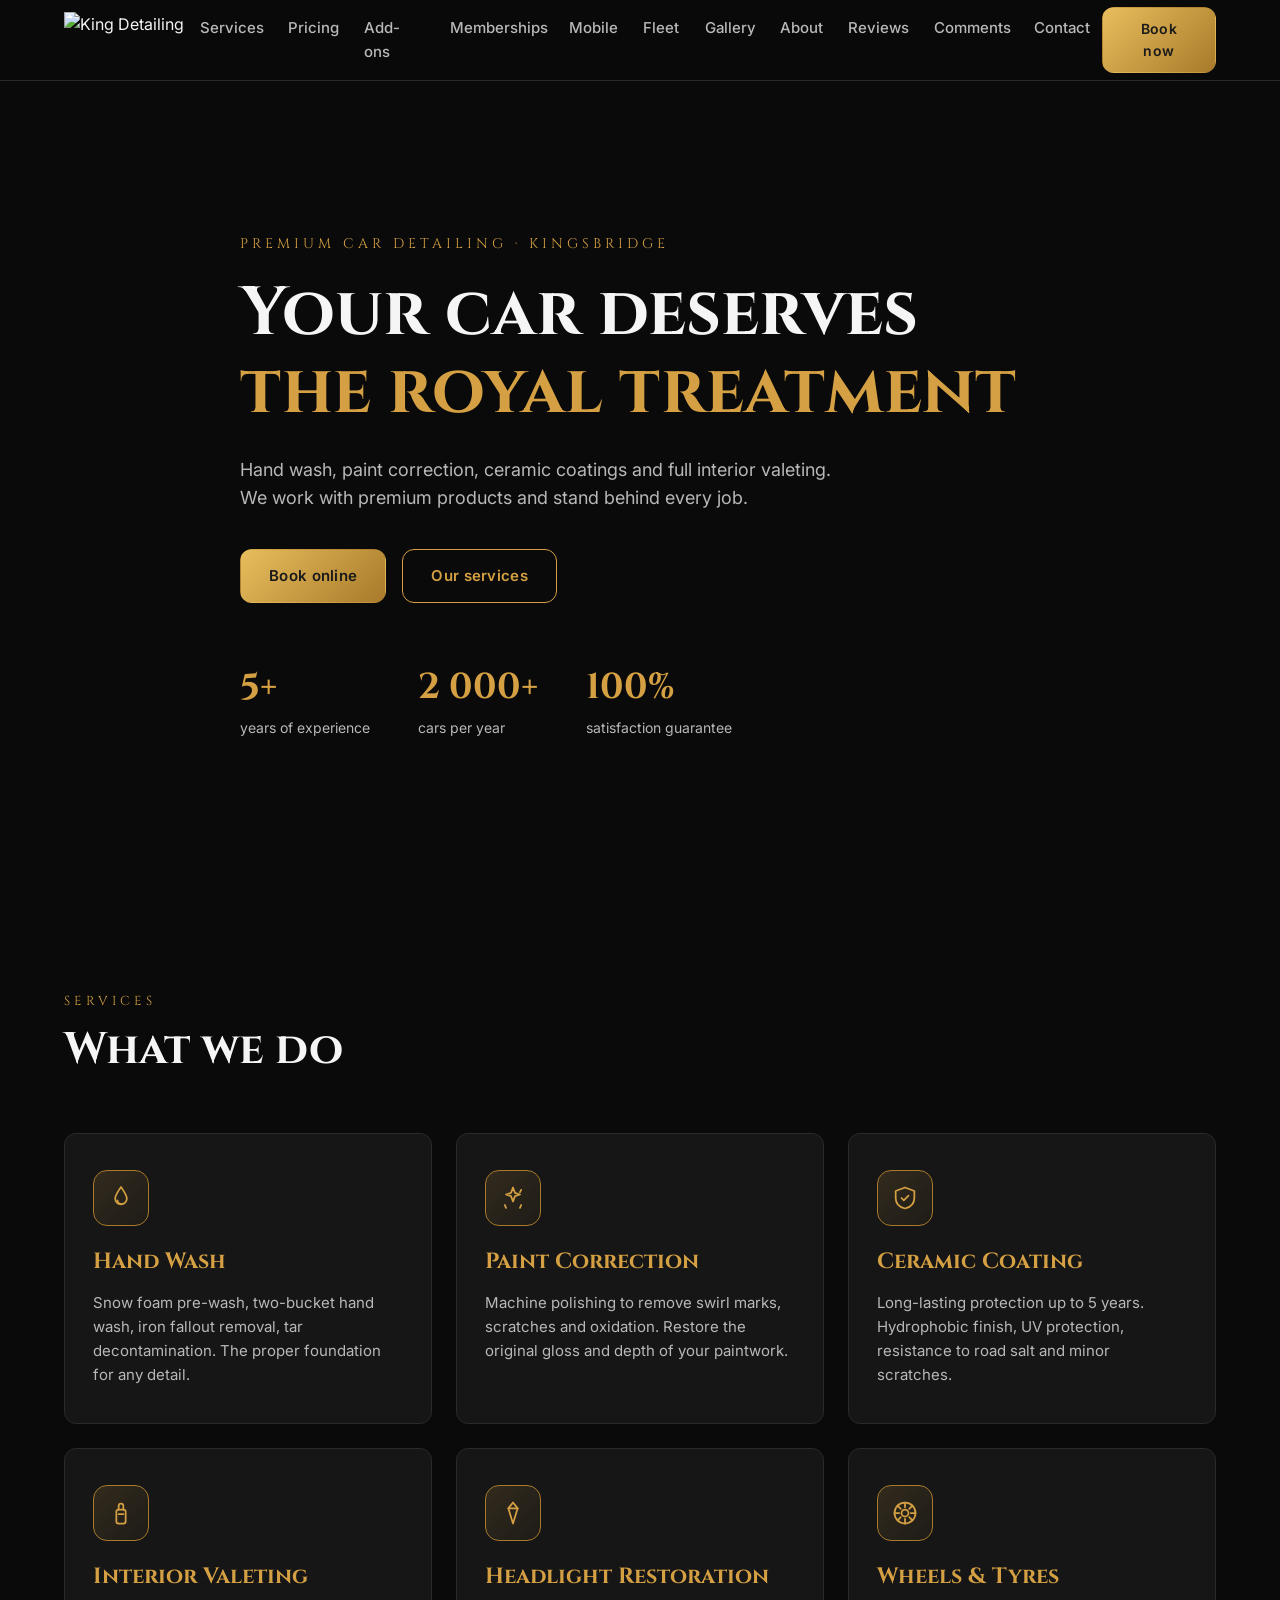
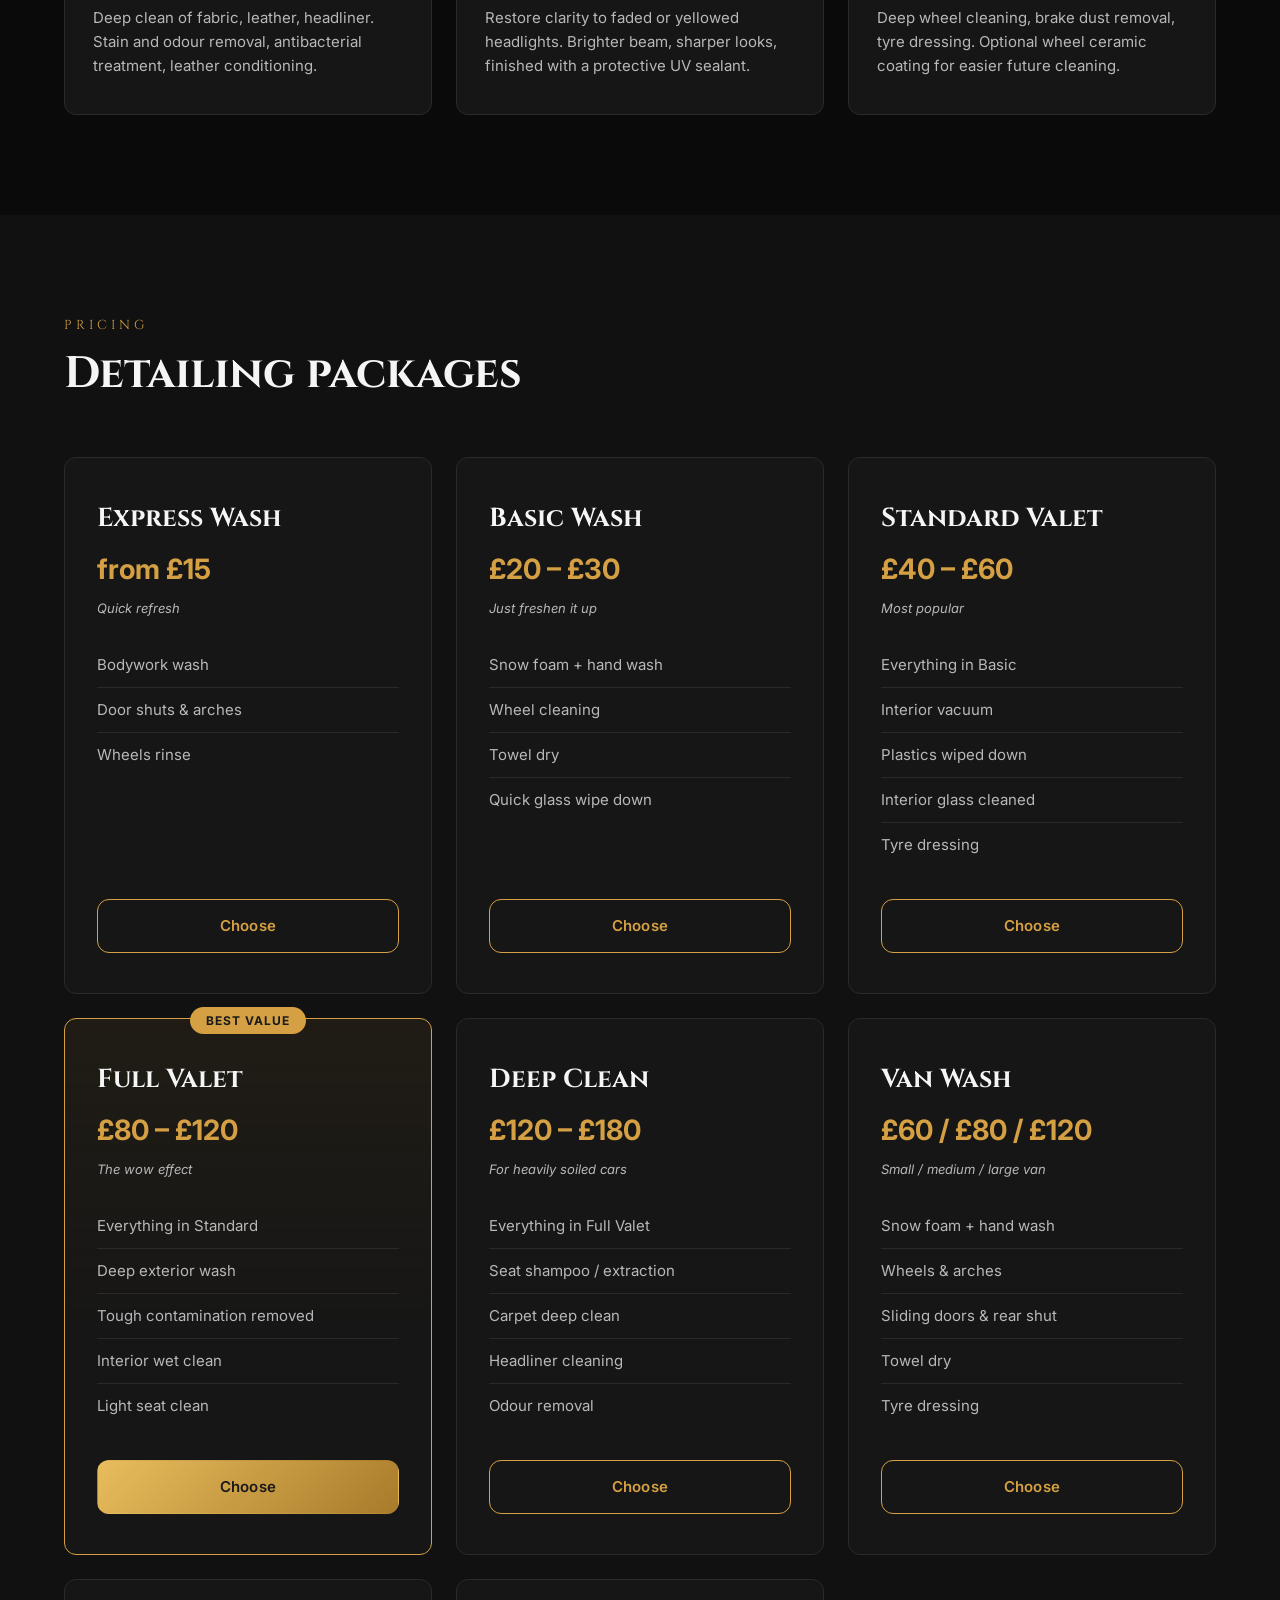
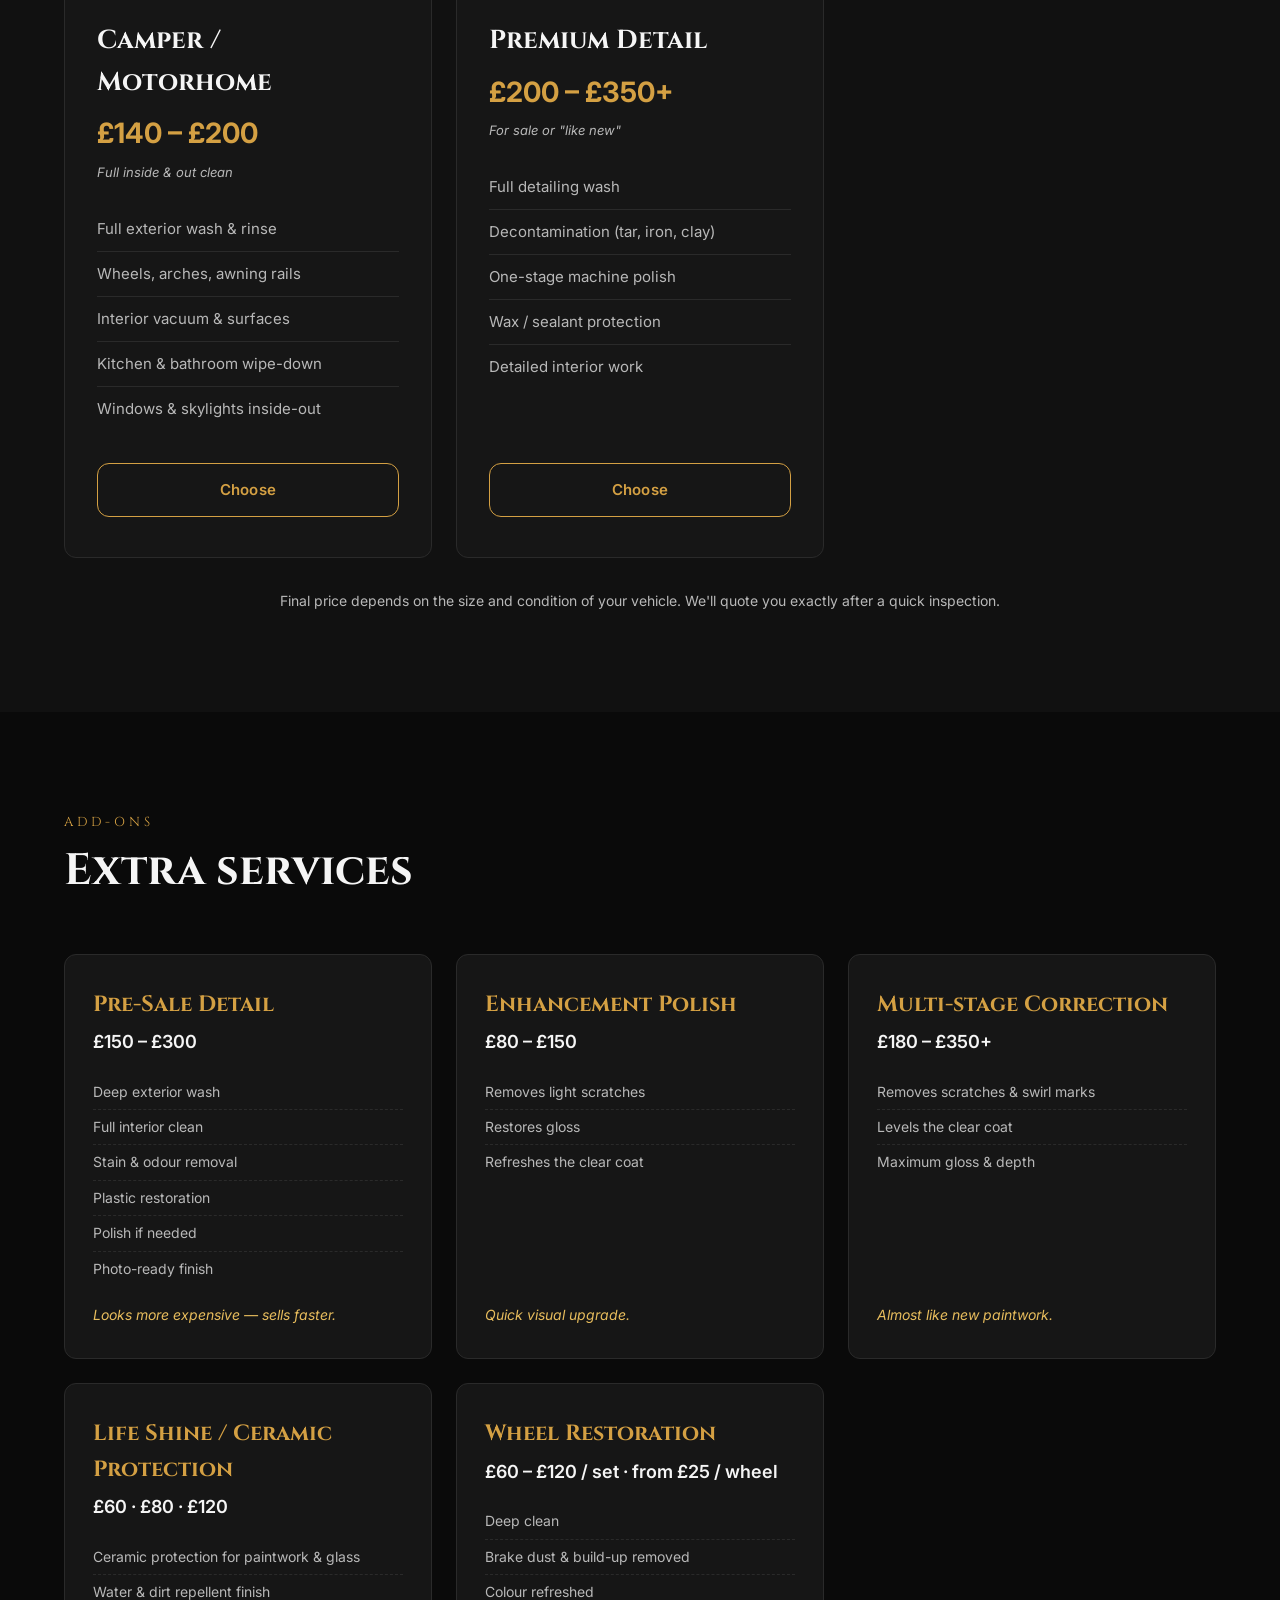
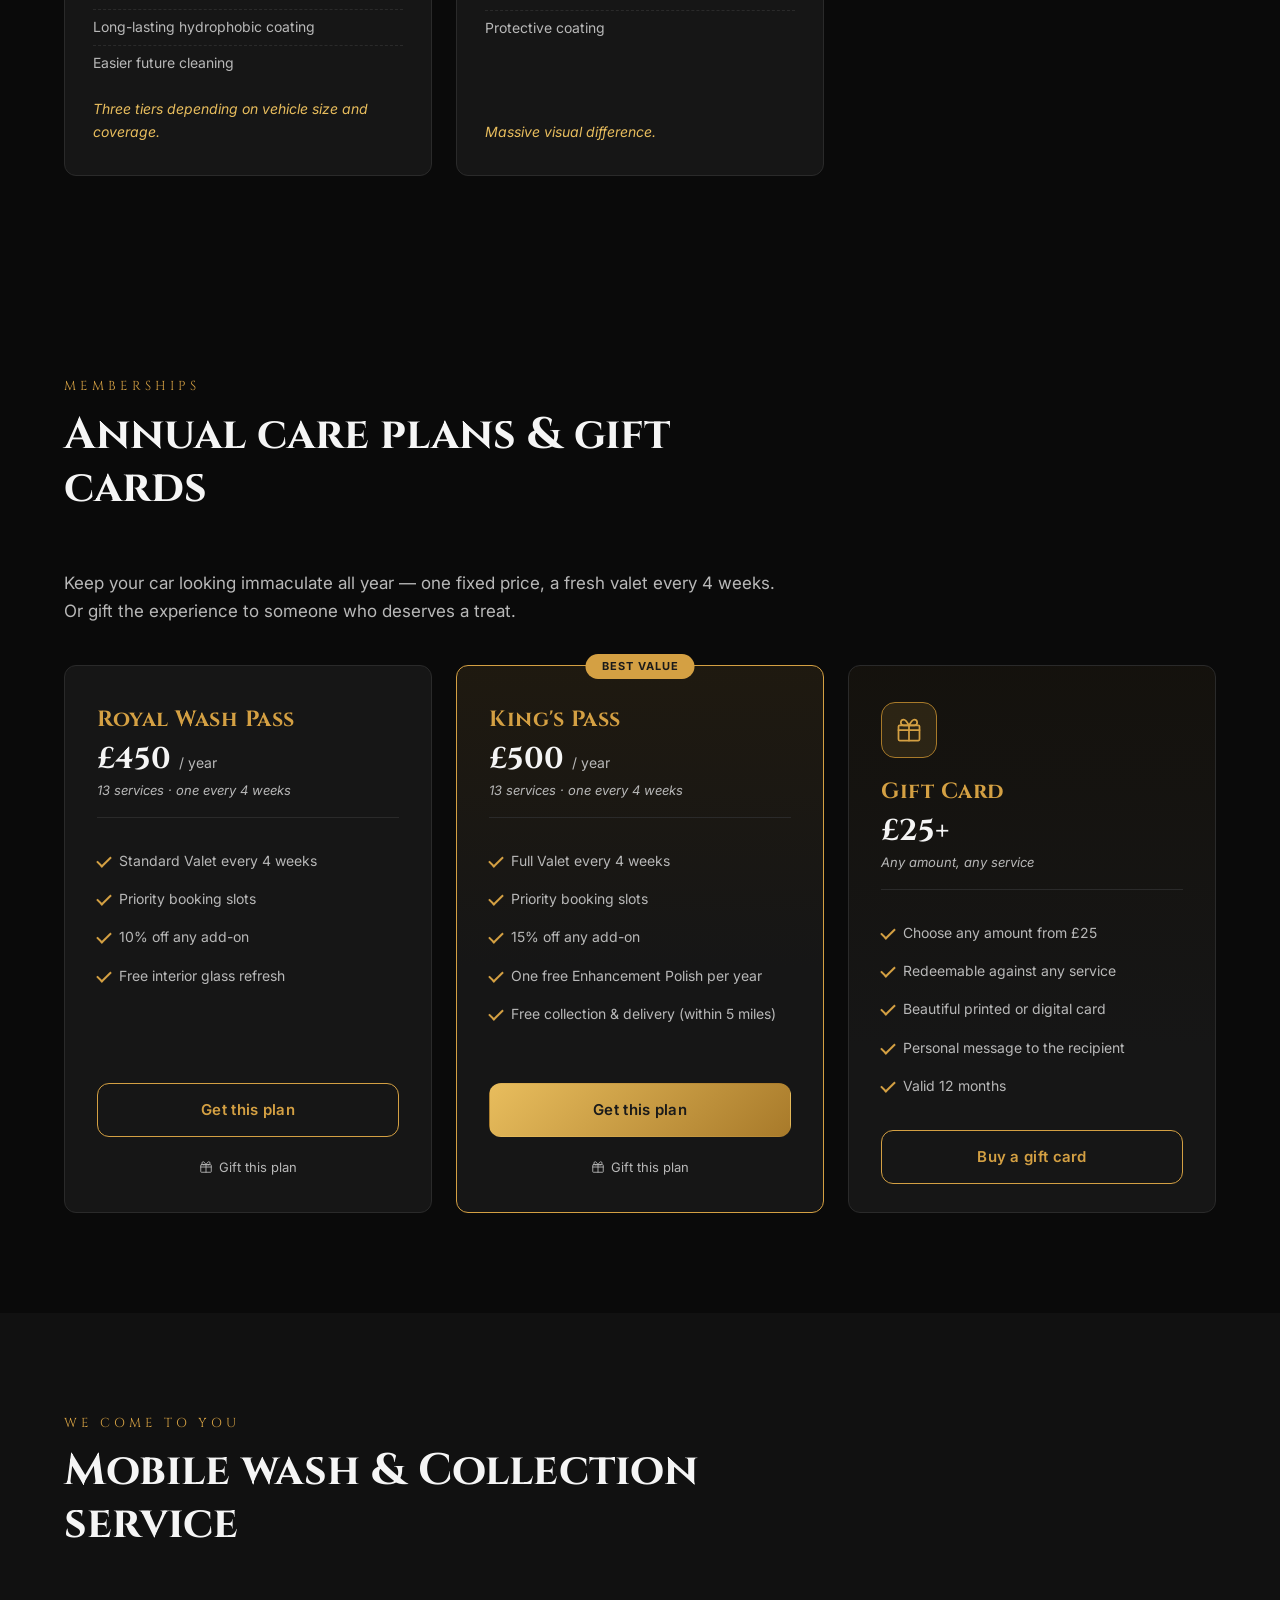
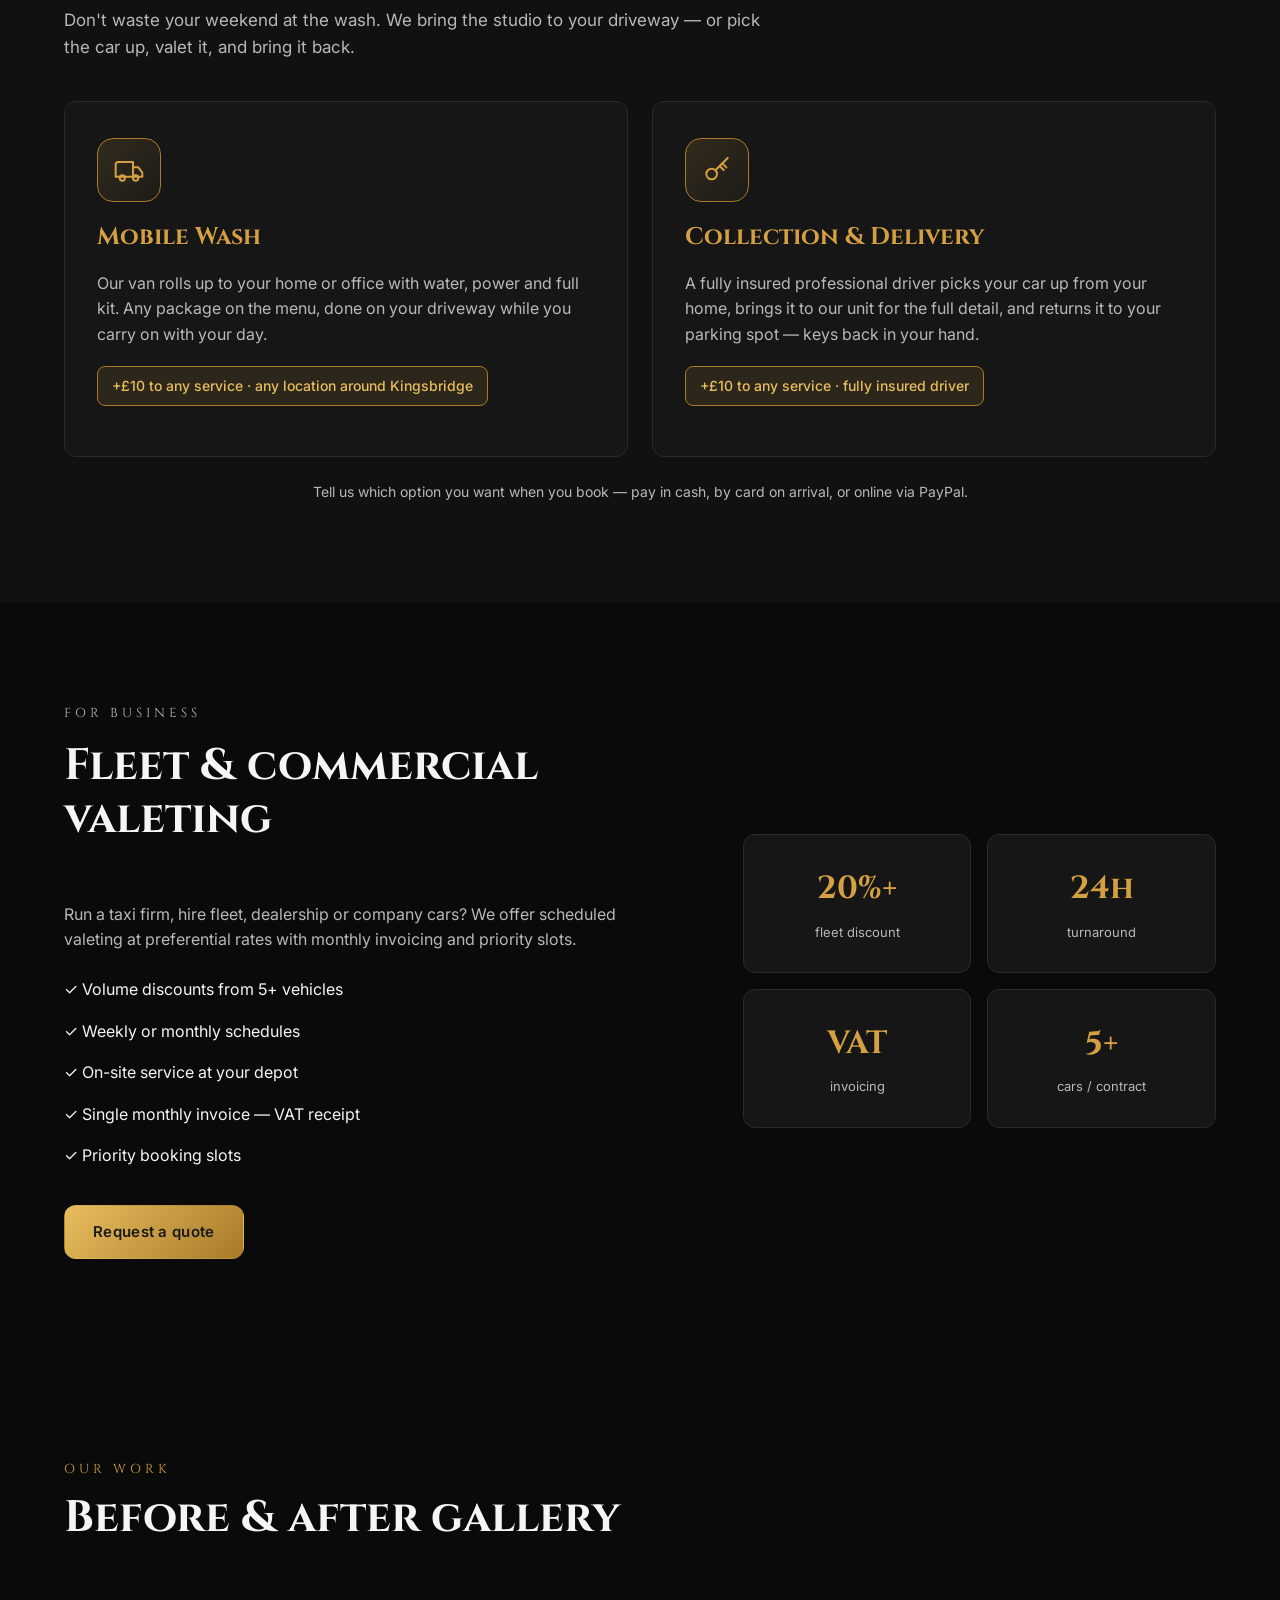
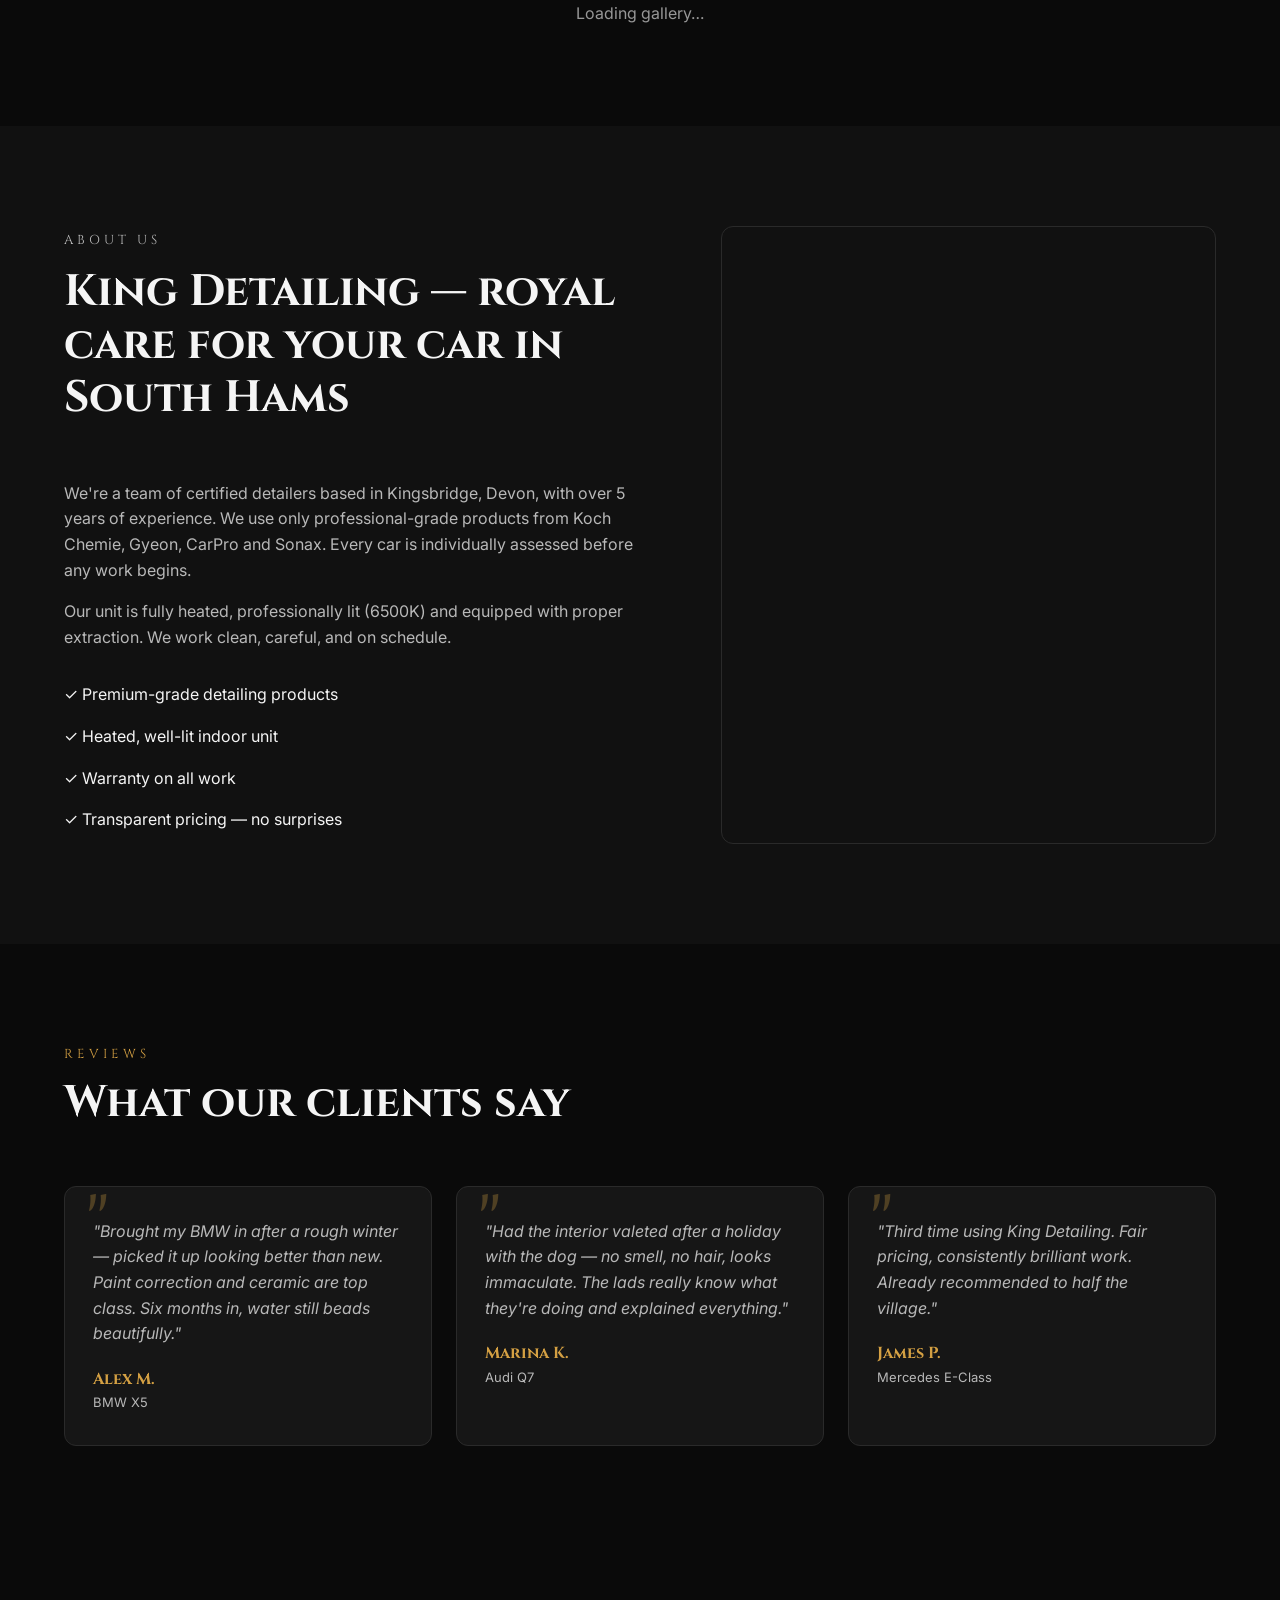
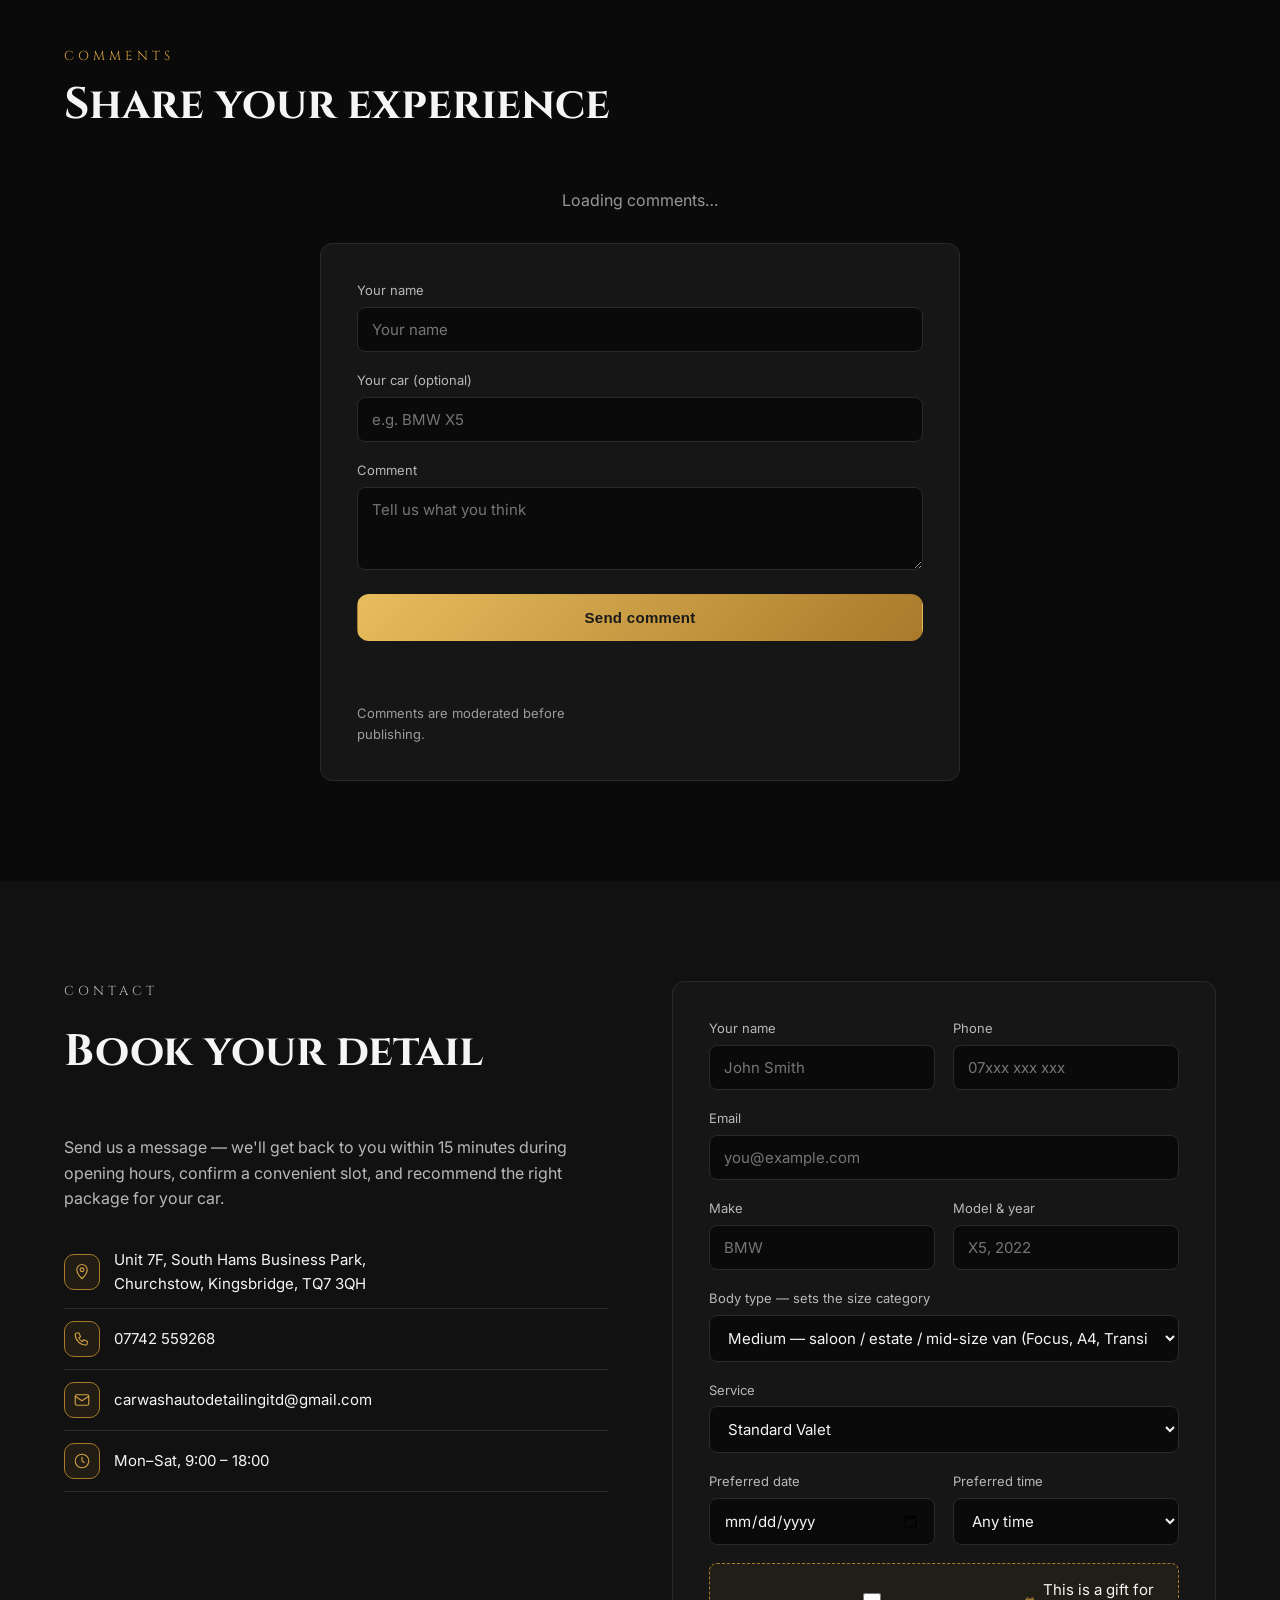
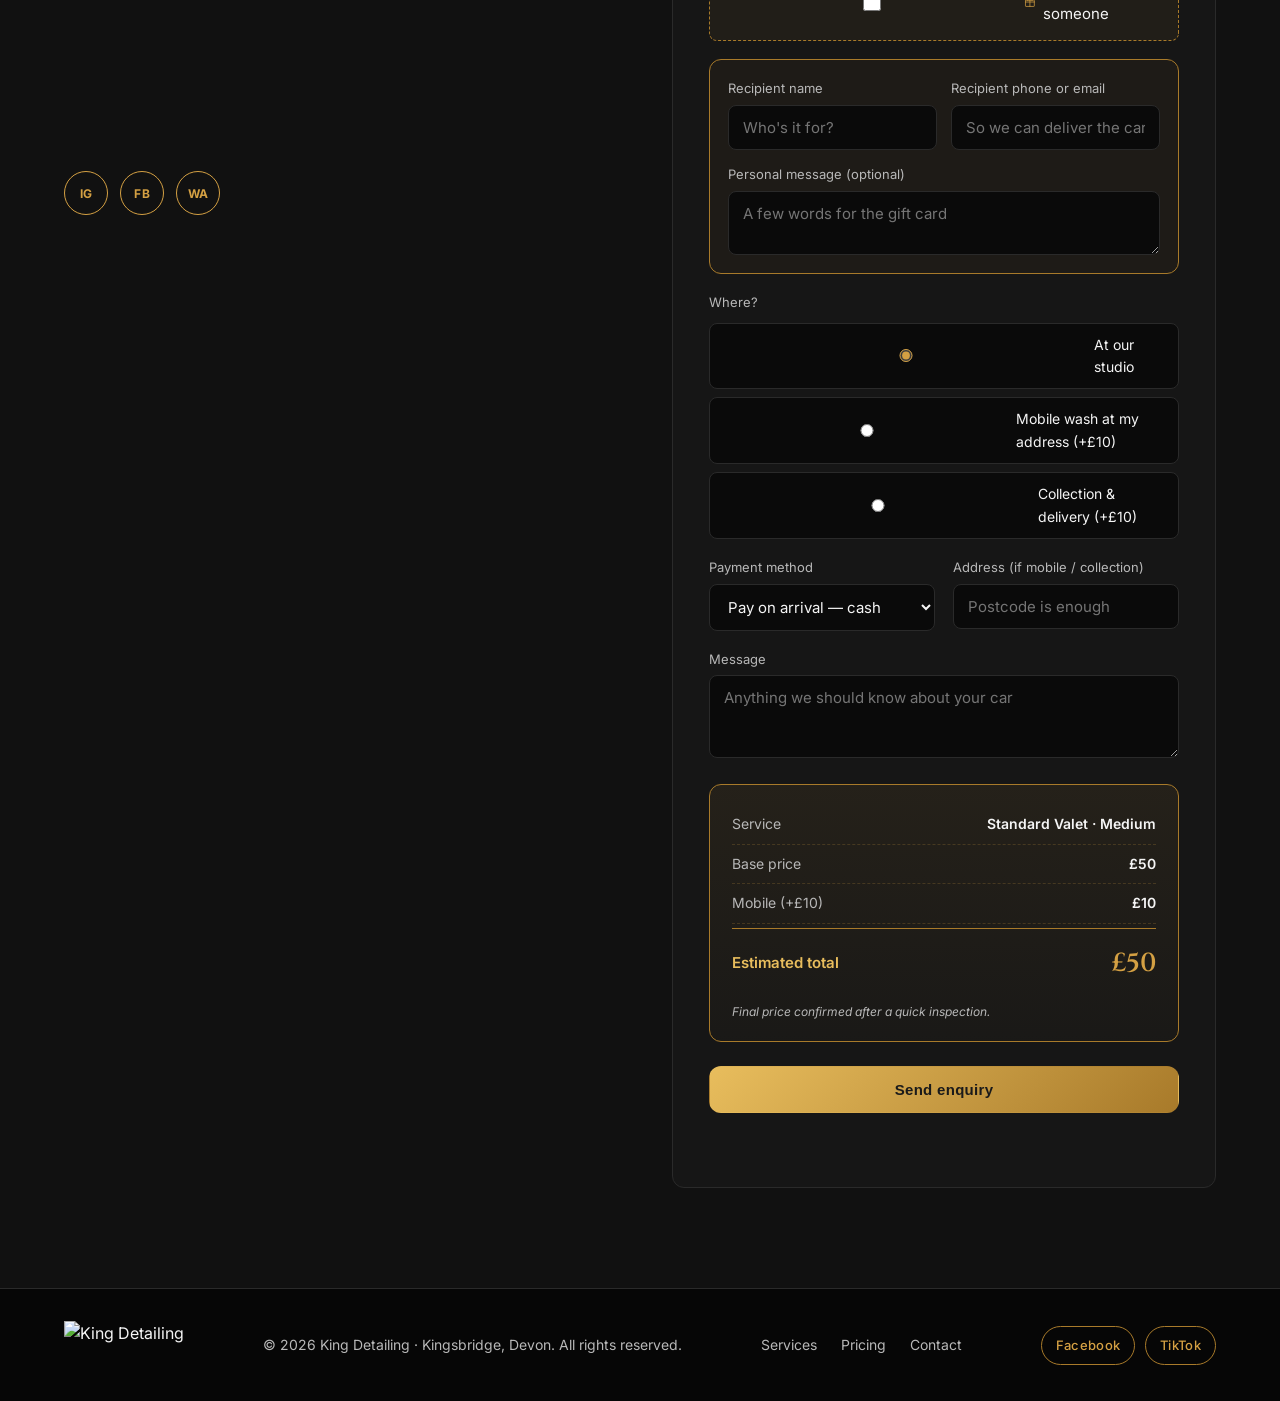
==== index.html @ 02fc3e1b "Wire real Facebook link Co-Authored-By: Claude Opus 4.7 (1M context) <noreply@anthropic.com>" ====
<!DOCTYPE html>
<html lang="en">
<head>
  <meta charset="UTF-8" />
  <meta name="viewport" content="width=device-width, initial-scale=1.0" />
  <title>King Detailing — Premium Car Detailing in Kingsbridge, Devon</title>
  <meta name="description" content="King Detailing — premium car detailing studio in Kingsbridge, South Hams. Hand wash, paint correction, ceramic coating, interior valeting. Book online." />
  <link rel="icon" href="assets/img/logo.png" />
  <link rel="preconnect" href="https://fonts.googleapis.com" />
  <link rel="preconnect" href="https://fonts.gstatic.com" crossorigin />
  <link href="https://fonts.googleapis.com/css2?family=Cinzel:wght@500;700&family=Inter:wght@300;400;500;600&display=swap" rel="stylesheet" />
  <link rel="stylesheet" href="assets/css/style.css" />
  <script src="https://www.paypal.com/sdk/js?client-id=AY-VAawwGwlE9LRd5HrKi559aEZY0ICQnNNRBgBjhQ7skvDkVTJsCLp2e5p2WzNfPyTp1I9ow8CVbCqw&currency=GBP&components=buttons,applepay" data-sdk-integration-source="button-factory"></script>
</head>
<body>

  <header class="header" id="top">
    <div class="container header__inner">
      <a href="#top" class="logo">
        <img src="assets/img/logo.png" alt="King Detailing" />
      </a>
      <nav class="nav" id="nav">
        <a href="#services">Services</a>
        <a href="#pricing">Pricing</a>
        <a href="#addons">Add-ons</a>
        <a href="#memberships">Memberships</a>
        <a href="#mobile">Mobile</a>
        <a href="#business">Fleet</a>
        <a href="#gallery">Gallery</a>
        <a href="#about">About</a>
        <a href="#reviews">Reviews</a>
        <a href="#comments">Comments</a>
        <a href="#contact">Contact</a>
      </nav>
      <a href="#contact" class="btn btn--gold header__cta">Book now</a>
      <button class="burger" aria-label="Menu" id="burger" aria-expanded="false"><span></span><span></span><span></span></button>
    </div>
  </header>
  <div class="nav-backdrop" id="navBackdrop" aria-hidden="true"></div>

  <section class="hero">
    <div class="hero__overlay"></div>
    <div class="container hero__content">
      <p class="hero__eyebrow">Premium Car Detailing · Kingsbridge</p>
      <h1 class="hero__title">Your car deserves <span class="gold">the royal treatment</span></h1>
      <p class="hero__sub">Hand wash, paint correction, ceramic coatings and full interior valeting. We work with premium products and stand behind every job.</p>
      <div class="hero__actions">
        <a href="#contact" class="btn btn--gold">Book online</a>
        <a href="#services" class="btn btn--ghost">Our services</a>
      </div>
      <ul class="hero__stats">
        <li><strong>5+</strong><span>years of experience</span></li>
        <li><strong>2 000+</strong><span>cars per year</span></li>
        <li><strong>100%</strong><span>satisfaction guarantee</span></li>
      </ul>
    </div>
  </section>

  <section class="section" id="services">
    <div class="container">
      <p class="section__eyebrow">Services</p>
      <h2 class="section__title">What we do</h2>
      <div class="services">
        <article class="service">
          <div class="service__icon"><svg viewBox="0 0 24 24" fill="none" stroke="currentColor" stroke-width="1.5" stroke-linecap="round" stroke-linejoin="round"><path d="M12 2.5c-2.6 4-5 7-5 10a5 5 0 0010 0c0-3-2.4-6-5-10z"/><path d="M9 14a3 3 0 003 3"/></svg></div>
          <h3>Hand Wash</h3>
          <p>Snow foam pre-wash, two-bucket hand wash, iron fallout removal, tar decontamination. The proper foundation for any detail.</p>
        </article>
        <article class="service">
          <div class="service__icon"><svg viewBox="0 0 24 24" fill="none" stroke="currentColor" stroke-width="1.5" stroke-linecap="round" stroke-linejoin="round"><path d="M12 3l1.7 4.6L18 9l-4.3 1.4L12 15l-1.7-4.6L6 9l4.3-1.4z"/><path d="M5 18l1 2.5M19 18l-1 2.5M19 5l-1 2"/></svg></div>
          <h3>Paint Correction</h3>
          <p>Machine polishing to remove swirl marks, scratches and oxidation. Restore the original gloss and depth of your paintwork.</p>
        </article>
        <article class="service">
          <div class="service__icon"><svg viewBox="0 0 24 24" fill="none" stroke="currentColor" stroke-width="1.5" stroke-linecap="round" stroke-linejoin="round"><path d="M12 3l8 3v6c0 5-3.5 8-8 9-4.5-1-8-4-8-9V6l8-3z"/><path d="M9 12l2 2 4-4"/></svg></div>
          <h3>Ceramic Coating</h3>
          <p>Long-lasting protection up to 5 years. Hydrophobic finish, UV protection, resistance to road salt and minor scratches.</p>
        </article>
        <article class="service">
          <div class="service__icon"><svg viewBox="0 0 24 24" fill="none" stroke="currentColor" stroke-width="1.5" stroke-linecap="round" stroke-linejoin="round"><rect x="8" y="9" width="8" height="12" rx="2"/><path d="M10 9V6a2 2 0 012-2h0a2 2 0 012 2v3"/><path d="M10 13h4"/></svg></div>
          <h3>Interior Valeting</h3>
          <p>Deep clean of fabric, leather, headliner. Stain and odour removal, antibacterial treatment, leather conditioning.</p>
        </article>
        <article class="service">
          <div class="service__icon"><svg viewBox="0 0 24 24" fill="none" stroke="currentColor" stroke-width="1.5" stroke-linecap="round" stroke-linejoin="round"><path d="M12 3l4 5-4 13-4-13z"/><path d="M8 8h8"/></svg></div>
          <h3>Headlight Restoration</h3>
          <p>Restore clarity to faded or yellowed headlights. Brighter beam, sharper looks, finished with a protective UV sealant.</p>
        </article>
        <article class="service">
          <div class="service__icon"><svg viewBox="0 0 24 24" fill="none" stroke="currentColor" stroke-width="1.5" stroke-linecap="round" stroke-linejoin="round"><circle cx="12" cy="12" r="9"/><circle cx="12" cy="12" r="3"/><path d="M12 3v4M12 17v4M3 12h4M17 12h4M5.6 5.6l2.8 2.8M15.6 15.6l2.8 2.8M18.4 5.6l-2.8 2.8M8.4 15.6l-2.8 2.8"/></svg></div>
          <h3>Wheels &amp; Tyres</h3>
          <p>Deep wheel cleaning, brake dust removal, tyre dressing. Optional wheel ceramic coating for easier future cleaning.</p>
        </article>
      </div>
    </div>
  </section>

  <section class="section section--alt" id="pricing">
    <div class="container">
      <p class="section__eyebrow">Pricing</p>
      <h2 class="section__title">Detailing packages</h2>
      <div class="pricing">
        <article class="plan">
          <h3 class="plan__name">Express Wash</h3>
          <p class="plan__price">from £15</p>
          <p class="plan__tag">Quick refresh</p>
          <ul>
            <li>Bodywork wash</li>
            <li>Door shuts &amp; arches</li>
            <li>Wheels rinse</li>
          </ul>
          <a href="#contact" class="btn btn--ghost">Choose</a>
        </article>
        <article class="plan">
          <h3 class="plan__name">Basic Wash</h3>
          <p class="plan__price">£20 – £30</p>
          <p class="plan__tag">Just freshen it up</p>
          <ul>
            <li>Snow foam + hand wash</li>
            <li>Wheel cleaning</li>
            <li>Towel dry</li>
            <li>Quick glass wipe down</li>
          </ul>
          <a href="#contact" class="btn btn--ghost">Choose</a>
        </article>
        <article class="plan">
          <h3 class="plan__name">Standard Valet</h3>
          <p class="plan__price">£40 – £60</p>
          <p class="plan__tag">Most popular</p>
          <ul>
            <li>Everything in Basic</li>
            <li>Interior vacuum</li>
            <li>Plastics wiped down</li>
            <li>Interior glass cleaned</li>
            <li>Tyre dressing</li>
          </ul>
          <a href="#contact" class="btn btn--ghost">Choose</a>
        </article>
        <article class="plan plan--featured">
          <span class="plan__badge">Best value</span>
          <h3 class="plan__name">Full Valet</h3>
          <p class="plan__price">£80 – £120</p>
          <p class="plan__tag">The wow effect</p>
          <ul>
            <li>Everything in Standard</li>
            <li>Deep exterior wash</li>
            <li>Tough contamination removed</li>
            <li>Interior wet clean</li>
            <li>Light seat clean</li>
          </ul>
          <a href="#contact" class="btn btn--gold">Choose</a>
        </article>
        <article class="plan">
          <h3 class="plan__name">Deep Clean</h3>
          <p class="plan__price">£120 – £180</p>
          <p class="plan__tag">For heavily soiled cars</p>
          <ul>
            <li>Everything in Full Valet</li>
            <li>Seat shampoo / extraction</li>
            <li>Carpet deep clean</li>
            <li>Headliner cleaning</li>
            <li>Odour removal</li>
          </ul>
          <a href="#contact" class="btn btn--ghost">Choose</a>
        </article>
        <article class="plan">
          <h3 class="plan__name">Van Wash</h3>
          <p class="plan__price">£60 / £80 / £120</p>
          <p class="plan__tag">Small / medium / large van</p>
          <ul>
            <li>Snow foam + hand wash</li>
            <li>Wheels &amp; arches</li>
            <li>Sliding doors &amp; rear shut</li>
            <li>Towel dry</li>
            <li>Tyre dressing</li>
          </ul>
          <a href="#contact" class="btn btn--ghost" data-plan="van">Choose</a>
        </article>
        <article class="plan">
          <h3 class="plan__name">Camper / Motorhome</h3>
          <p class="plan__price">£140 – £200</p>
          <p class="plan__tag">Full inside &amp; out clean</p>
          <ul>
            <li>Full exterior wash &amp; rinse</li>
            <li>Wheels, arches, awning rails</li>
            <li>Interior vacuum &amp; surfaces</li>
            <li>Kitchen &amp; bathroom wipe-down</li>
            <li>Windows &amp; skylights inside-out</li>
          </ul>
          <a href="#contact" class="btn btn--ghost" data-plan="camper">Choose</a>
        </article>
        <article class="plan">
          <h3 class="plan__name">Premium Detail</h3>
          <p class="plan__price">£200 – £350+</p>
          <p class="plan__tag">For sale or "like new"</p>
          <ul>
            <li>Full detailing wash</li>
            <li>Decontamination (tar, iron, clay)</li>
            <li>One-stage machine polish</li>
            <li>Wax / sealant protection</li>
            <li>Detailed interior work</li>
          </ul>
          <a href="#contact" class="btn btn--ghost">Choose</a>
        </article>
      </div>
      <p class="pricing__note">Final price depends on the size and condition of your vehicle. We'll quote you exactly after a quick inspection.</p>
    </div>
  </section>

  <section class="section" id="addons">
    <div class="container">
      <p class="section__eyebrow">Add-ons</p>
      <h2 class="section__title">Extra services</h2>
      <div class="addons">
        <article class="addon">
          <h3>Pre-Sale Detail</h3>
          <p class="addon__price">£150 – £300</p>
          <ul>
            <li>Deep exterior wash</li>
            <li>Full interior clean</li>
            <li>Stain & odour removal</li>
            <li>Plastic restoration</li>
            <li>Polish if needed</li>
            <li>Photo-ready finish</li>
          </ul>
          <p class="addon__hook">Looks more expensive — sells faster.</p>
        </article>

        <article class="addon">
          <h3>Enhancement Polish</h3>
          <p class="addon__price">£80 – £150</p>
          <ul>
            <li>Removes light scratches</li>
            <li>Restores gloss</li>
            <li>Refreshes the clear coat</li>
          </ul>
          <p class="addon__hook">Quick visual upgrade.</p>
        </article>

        <article class="addon">
          <h3>Multi-stage Correction</h3>
          <p class="addon__price">£180 – £350+</p>
          <ul>
            <li>Removes scratches & swirl marks</li>
            <li>Levels the clear coat</li>
            <li>Maximum gloss & depth</li>
          </ul>
          <p class="addon__hook">Almost like new paintwork.</p>
        </article>

        <article class="addon">
          <h3>Life Shine / Ceramic Protection</h3>
          <p class="addon__price">£60 · £80 · £120</p>
          <ul>
            <li>Ceramic protection for paintwork &amp; glass</li>
            <li>Water &amp; dirt repellent finish</li>
            <li>Long-lasting hydrophobic coating</li>
            <li>Easier future cleaning</li>
          </ul>
          <p class="addon__hook">Three tiers depending on vehicle size and coverage.</p>
        </article>

        <article class="addon">
          <h3>Wheel Restoration</h3>
          <p class="addon__price">£60 – £120 / set · from £25 / wheel</p>
          <ul>
            <li>Deep clean</li>
            <li>Brake dust & build-up removed</li>
            <li>Colour refreshed</li>
            <li>Protective coating</li>
          </ul>
          <p class="addon__hook">Massive visual difference.</p>
        </article>
      </div>
    </div>
  </section>

  <section class="section" id="memberships">
    <div class="container">
      <p class="section__eyebrow">Memberships</p>
      <h2 class="section__title">Annual care plans &amp; gift cards</h2>
      <p class="memberships__lead">Keep your car looking immaculate all year — one fixed price, a fresh valet every 4 weeks. Or gift the experience to someone who deserves a treat.</p>

      <div class="memberships">
        <article class="membership">
          <h3 class="membership__name">Royal Wash Pass</h3>
          <p class="membership__price">£450 <span>/ year</span></p>
          <p class="membership__tag">13 services · one every 4 weeks</p>
          <ul>
            <li>Standard Valet every 4 weeks</li>
            <li>Priority booking slots</li>
            <li>10% off any add-on</li>
            <li>Free interior glass refresh</li>
          </ul>
          <a href="#contact" class="btn btn--ghost membership__cta" data-plan="royal">Get this plan</a>
          <a href="#contact" class="membership__gift" data-plan="royal" data-gift="1"><svg viewBox="0 0 24 24" fill="none" stroke="currentColor" stroke-width="1.5" stroke-linecap="round" stroke-linejoin="round"><rect x="3" y="8" width="18" height="13" rx="1"/><path d="M3 12h18M12 8v13"/><path d="M7.5 8a2.5 2.5 0 010-5c1.7 0 4.5 5 4.5 5s-2.8 0-4.5 0zM16.5 8a2.5 2.5 0 000-5c-1.7 0-4.5 5-4.5 5s2.8 0 4.5 0z"/></svg> Gift this plan</a>
        </article>

        <article class="membership membership--featured">
          <span class="membership__badge">Best value</span>
          <h3 class="membership__name">King's Pass</h3>
          <p class="membership__price">£500 <span>/ year</span></p>
          <p class="membership__tag">13 services · one every 4 weeks</p>
          <ul>
            <li>Full Valet every 4 weeks</li>
            <li>Priority booking slots</li>
            <li>15% off any add-on</li>
            <li>One free Enhancement Polish per year</li>
            <li>Free collection &amp; delivery (within 5 miles)</li>
          </ul>
          <a href="#contact" class="btn btn--gold membership__cta" data-plan="kings">Get this plan</a>
          <a href="#contact" class="membership__gift" data-plan="kings" data-gift="1"><svg viewBox="0 0 24 24" fill="none" stroke="currentColor" stroke-width="1.5" stroke-linecap="round" stroke-linejoin="round"><rect x="3" y="8" width="18" height="13" rx="1"/><path d="M3 12h18M12 8v13"/><path d="M7.5 8a2.5 2.5 0 010-5c1.7 0 4.5 5 4.5 5s-2.8 0-4.5 0zM16.5 8a2.5 2.5 0 000-5c-1.7 0-4.5 5-4.5 5s2.8 0 4.5 0z"/></svg> Gift this plan</a>
        </article>

        <article class="membership membership--gift">
          <div class="membership__icon"><svg viewBox="0 0 24 24" fill="none" stroke="currentColor" stroke-width="1.5" stroke-linecap="round" stroke-linejoin="round"><rect x="3" y="8" width="18" height="13" rx="1"/><path d="M3 12h18M12 8v13"/><path d="M7.5 8a2.5 2.5 0 010-5c1.7 0 4.5 5 4.5 5s-2.8 0-4.5 0zM16.5 8a2.5 2.5 0 000-5c-1.7 0-4.5 5-4.5 5s2.8 0 4.5 0z"/></svg></div>
          <h3 class="membership__name">Gift Card</h3>
          <p class="membership__price">£25+</p>
          <p class="membership__tag">Any amount, any service</p>
          <ul>
            <li>Choose any amount from £25</li>
            <li>Redeemable against any service</li>
            <li>Beautiful printed or digital card</li>
            <li>Personal message to the recipient</li>
            <li>Valid 12 months</li>
          </ul>
          <a href="#contact" class="btn btn--ghost membership__cta" data-plan="gift" data-gift="1">Buy a gift card</a>
        </article>
      </div>
    </div>
  </section>

  <section class="section section--alt" id="mobile">
    <div class="container">
      <p class="section__eyebrow">We come to you</p>
      <h2 class="section__title">Mobile wash &amp; Collection service</h2>
      <p class="mobile__lead">Don't waste your weekend at the wash. We bring the studio to your driveway — or pick the car up, valet it, and bring it back.</p>
      <div class="mobile">
        <article class="mobile__card">
          <div class="mobile__icon"><svg viewBox="0 0 24 24" fill="none" stroke="currentColor" stroke-width="1.5" stroke-linecap="round" stroke-linejoin="round"><path d="M2 17V8a2 2 0 012-2h11v11H2z"/><path d="M15 10h4l3 4v3h-7"/><circle cx="7" cy="18" r="2"/><circle cx="17" cy="18" r="2"/></svg></div>
          <h3>Mobile Wash</h3>
          <p>Our van rolls up to your home or office with water, power and full kit. Any package on the menu, done on your driveway while you carry on with your day.</p>
          <p class="mobile__fee">+£10 to any service · any location around Kingsbridge</p>
        </article>
        <article class="mobile__card">
          <div class="mobile__icon"><svg viewBox="0 0 24 24" fill="none" stroke="currentColor" stroke-width="1.5" stroke-linecap="round" stroke-linejoin="round"><circle cx="8" cy="15" r="4"/><path d="M11 12l9-9M16 7l3 3M14 9l3 3"/></svg></div>
          <h3>Collection &amp; Delivery</h3>
          <p>A fully insured professional driver picks your car up from your home, brings it to our unit for the full detail, and returns it to your parking spot — keys back in your hand.</p>
          <p class="mobile__fee">+£10 to any service · fully insured driver</p>
        </article>
      </div>
      <p class="mobile__note">Tell us which option you want when you book — pay in cash, by card on arrival, or online via PayPal.</p>
    </div>
  </section>

  <section class="section" id="business">
    <div class="container business">
      <div class="business__text">
        <p class="section__eyebrow">For business</p>
        <h2 class="section__title">Fleet &amp; commercial valeting</h2>
        <p>Run a taxi firm, hire fleet, dealership or company cars? We offer scheduled valeting at preferential rates with monthly invoicing and priority slots.</p>
        <ul class="business__list">
          <li>✓ Volume discounts from 5+ vehicles</li>
          <li>✓ Weekly or monthly schedules</li>
          <li>✓ On-site service at your depot</li>
          <li>✓ Single monthly invoice — VAT receipt</li>
          <li>✓ Priority booking slots</li>
        </ul>
        <a href="#contact" class="btn btn--gold">Request a quote</a>
      </div>
      <div class="business__stats">
        <div><strong>20%+</strong><span>fleet discount</span></div>
        <div><strong>24h</strong><span>turnaround</span></div>
        <div><strong>VAT</strong><span>invoicing</span></div>
        <div><strong>5+</strong><span>cars / contract</span></div>
      </div>
    </div>
  </section>

  <section class="section" id="gallery">
    <div class="container">
      <p class="section__eyebrow">Our work</p>
      <h2 class="section__title">Before & after gallery</h2>
      <div class="gallery" id="galleryGrid">
        <p style="opacity:.6;grid-column:1/-1;text-align:center">Loading gallery…</p>
      </div>
    </div>
  </section>

  <section class="section section--alt" id="about">
    <div class="container about">
      <div class="about__text">
        <p class="section__eyebrow">About us</p>
        <h2 class="section__title">King Detailing — royal care for your car in South Hams</h2>
        <p>We're a team of certified detailers based in Kingsbridge, Devon, with over 5 years of experience. We use only professional-grade products from Koch Chemie, Gyeon, CarPro and Sonax. Every car is individually assessed before any work begins.</p>
        <p>Our unit is fully heated, professionally lit (6500K) and equipped with proper extraction. We work clean, careful, and on schedule.</p>
        <ul class="about__list">
          <li>✓ Premium-grade detailing products</li>
          <li>✓ Heated, well-lit indoor unit</li>
          <li>✓ Warranty on all work</li>
          <li>✓ Transparent pricing — no surprises</li>
        </ul>
      </div>
      <div class="about__image" style="background-image:url('https://images.unsplash.com/photo-1605559424843-9e4c228bf1c2?w=900')"></div>
    </div>
  </section>

  <section class="section" id="reviews">
    <div class="container">
      <p class="section__eyebrow">Reviews</p>
      <h2 class="section__title">What our clients say</h2>
      <div class="reviews">
        <article class="review">
          <p>"Brought my BMW in after a rough winter — picked it up looking better than new. Paint correction and ceramic are top class. Six months in, water still beads beautifully."</p>
          <div class="review__author"><strong>Alex M.</strong><span>BMW X5</span></div>
        </article>
        <article class="review">
          <p>"Had the interior valeted after a holiday with the dog — no smell, no hair, looks immaculate. The lads really know what they're doing and explained everything."</p>
          <div class="review__author"><strong>Marina K.</strong><span>Audi Q7</span></div>
        </article>
        <article class="review">
          <p>"Third time using King Detailing. Fair pricing, consistently brilliant work. Already recommended to half the village."</p>
          <div class="review__author"><strong>James P.</strong><span>Mercedes E-Class</span></div>
        </article>
      </div>
    </div>
  </section>

  <section class="section" id="comments">
    <div class="container">
      <p class="section__eyebrow">Comments</p>
      <h2 class="section__title">Share your experience</h2>
      <div class="reviews" id="commentsList">
        <p style="opacity:.6;text-align:center">Loading comments…</p>
      </div>
      <form class="form comment-form" id="commentForm" style="margin-top:30px;max-width:640px;margin-left:auto;margin-right:auto">
        <label class="form__full">
          <span>Your name</span>
          <input type="text" name="name" required maxlength="60" placeholder="Your name" />
        </label>
        <label class="form__full">
          <span>Your car (optional)</span>
          <input type="text" name="car" maxlength="60" placeholder="e.g. BMW X5" />
        </label>
        <label class="form__full">
          <span>Comment</span>
          <textarea name="text" rows="3" required maxlength="600" placeholder="Tell us what you think"></textarea>
        </label>
        <input type="text" name="website" tabindex="-1" autocomplete="off" style="position:absolute;left:-9999px" aria-hidden="true" />
        <button type="submit" class="btn btn--gold form__submit">Send comment</button>
        <p class="form__status" id="commentStatus"></p>
        <p style="font-size:13px;opacity:.6;margin-top:6px">Comments are moderated before publishing.</p>
      </form>
    </div>
  </section>

  <section class="section section--alt" id="contact">
    <div class="container contact">
      <div class="contact__info">
        <p class="section__eyebrow">Contact</p>
        <h2 class="section__title">Book your detail</h2>
        <p>Send us a message — we'll get back to you within 15 minutes during opening hours, confirm a convenient slot, and recommend the right package for your car.</p>
        <ul class="contact__list">
          <li><span class="contact__icon"><svg viewBox="0 0 24 24" fill="none" stroke="currentColor" stroke-width="1.5" stroke-linecap="round" stroke-linejoin="round"><path d="M12 21s7-7 7-12a7 7 0 10-14 0c0 5 7 12 7 12z"/><circle cx="12" cy="9" r="2.5"/></svg></span> Unit 7F, South Hams Business Park,<br />Churchstow, Kingsbridge, TQ7 3QH</li>
          <li><span class="contact__icon"><svg viewBox="0 0 24 24" fill="none" stroke="currentColor" stroke-width="1.5" stroke-linecap="round" stroke-linejoin="round"><path d="M5 4h3l2 5-2.5 1.5a11 11 0 005 5L14 13l5 2v3a2 2 0 01-2 2A14 14 0 013 6a2 2 0 012-2z"/></svg></span> <a href="tel:+447742559268">07742 559268</a></li>
          <li><span class="contact__icon"><svg viewBox="0 0 24 24" fill="none" stroke="currentColor" stroke-width="1.5" stroke-linecap="round" stroke-linejoin="round"><rect x="3" y="5" width="18" height="14" rx="2"/><path d="M3 7l9 6 9-6"/></svg></span> <a href="mailto:carwashautodetailingitd@gmail.com">carwashautodetailingitd@gmail.com</a></li>
          <li><span class="contact__icon"><svg viewBox="0 0 24 24" fill="none" stroke="currentColor" stroke-width="1.5" stroke-linecap="round" stroke-linejoin="round"><circle cx="12" cy="12" r="9"/><path d="M12 7v5l3 2"/></svg></span> Mon–Sat, 9:00 – 18:00</li>
        </ul>
        <div class="contact__map">
          <iframe
            src="https://www.google.com/maps?q=South+Hams+Business+Park,+Churchstow,+Kingsbridge,+TQ7+3QH&output=embed"
            width="100%" height="220" style="border:0;border-radius:12px;"
            loading="lazy" referrerpolicy="no-referrer-when-downgrade"
            tabindex="-1"
            title="King Detailing location"></iframe>
        </div>
        <div class="contact__socials">
          <a href="#" aria-label="Instagram">IG</a>
          <a href="https://www.facebook.com/profile.php?id=100092609274395" aria-label="Facebook" target="_blank" rel="noopener">FB</a>
          <a href="#" aria-label="WhatsApp">WA</a>
        </div>
      </div>
      <form class="form" id="bookingForm">
        <label>
          <span>Your name</span>
          <input type="text" name="name" required placeholder="John Smith" />
        </label>
        <label>
          <span>Phone</span>
          <input type="tel" name="phone" required placeholder="07xxx xxx xxx" />
        </label>
        <label class="form__full">
          <span>Email</span>
          <input type="email" name="email" placeholder="you@example.com" />
        </label>

        <label>
          <span>Make</span>
          <input type="text" name="make" placeholder="BMW" />
        </label>
        <label>
          <span>Model &amp; year</span>
          <input type="text" name="model" placeholder="X5, 2022" />
        </label>

        <label class="form__full">
          <span>Body type — sets the size category</span>
          <select name="body" id="bodyType">
            <option value="small">Small — hatchback / coupe / small van (Fiesta, Polo, Caddy)</option>
            <option value="medium" selected>Medium — saloon / estate / mid-size van (Focus, A4, Transit Custom)</option>
            <option value="large">Large — SUV / 4x4 / MPV / large van (X5, Range Rover, Transporter)</option>
          </select>
        </label>

        <label class="form__full">
          <span>Service</span>
          <select name="service" id="serviceSelect">
            <option value="express">Express Wash</option>
            <option value="basic">Basic Wash</option>
            <option value="standard" selected>Standard Valet</option>
            <option value="full">Full Valet</option>
            <option value="deep">Deep Clean</option>
            <option value="van">Van Wash (£60 / £80 / £120)</option>
            <option value="camper">Camper / Motorhome (£140–£200)</option>
            <option value="premium">Premium Detail</option>
            <option value="royal">Royal Wash Pass — £450 / year</option>
            <option value="kings">King's Pass — £500 / year</option>
            <option value="gift">Gift card — any amount</option>
            <option value="quote">Add-on / detailing — quote on inspection</option>
            <option value="fleet">Fleet / Commercial enquiry</option>
          </select>
        </label>

        <label>
          <span>Preferred date</span>
          <input type="date" name="date" id="bookingDate" />
        </label>
        <label>
          <span>Preferred time</span>
          <select name="time" id="bookingTime">
            <option value="">Any time</option>
            <option>09:00</option>
            <option>10:00</option>
            <option>11:00</option>
            <option>12:00</option>
            <option>13:00</option>
            <option>14:00</option>
            <option>15:00</option>
            <option>16:00</option>
            <option>17:00</option>
          </select>
        </label>

        <label class="form__full form__check">
          <input type="checkbox" name="gift" id="giftToggle" />
          <span class="form__check-label"><svg viewBox="0 0 24 24" fill="none" stroke="currentColor" stroke-width="1.5" stroke-linecap="round" stroke-linejoin="round"><rect x="3" y="8" width="18" height="13" rx="1"/><path d="M3 12h18M12 8v13"/><path d="M7.5 8a2.5 2.5 0 010-5c1.7 0 4.5 5 4.5 5s-2.8 0-4.5 0zM16.5 8a2.5 2.5 0 000-5c-1.7 0-4.5 5-4.5 5s2.8 0 4.5 0z"/></svg> This is a gift for someone</span>
        </label>

        <div class="form__gift form__full" id="giftFields" hidden>
          <label>
            <span>Recipient name</span>
            <input type="text" name="recipient_name" placeholder="Who's it for?" />
          </label>
          <label>
            <span>Recipient phone or email</span>
            <input type="text" name="recipient_contact" placeholder="So we can deliver the card" />
          </label>
          <label class="form__full">
            <span>Personal message (optional)</span>
            <textarea name="gift_message" rows="2" placeholder="A few words for the gift card"></textarea>
          </label>
        </div>

        <label class="form__full">
          <span>Where?</span>
          <div class="form__radios">
            <label class="form__radio"><input type="radio" name="location" value="studio" checked /> At our studio</label>
            <label class="form__radio"><input type="radio" name="location" value="mobile" /> Mobile wash at my address (+£10)</label>
            <label class="form__radio"><input type="radio" name="location" value="collection" /> Collection &amp; delivery (+£10)</label>
          </div>
        </label>

        <label>
          <span>Payment method</span>
          <select name="payment">
            <option>Pay on arrival — cash</option>
            <option>Pay on arrival — card</option>
            <option>Pay now — PayPal</option>
          </select>
        </label>
        <label>
          <span>Address (if mobile / collection)</span>
          <input type="text" name="address" placeholder="Postcode is enough" />
        </label>

        <label class="form__full">
          <span>Message</span>
          <textarea name="message" rows="3" placeholder="Anything we should know about your car"></textarea>
        </label>

        <div class="form__total form__full" id="formTotal">
          <div class="form__total-row">
            <span>Service</span><strong id="totalService">Standard Valet · Medium</strong>
          </div>
          <div class="form__total-row">
            <span>Base price</span><strong id="totalBase">£50</strong>
          </div>
          <div class="form__total-row" id="totalAddonRow" hidden>
            <span id="totalAddonLabel">Mobile (+£10)</span><strong id="totalAddon">£10</strong>
          </div>
          <div class="form__total-row form__total-row--final">
            <span>Estimated total</span><strong id="totalFinal">£50</strong>
          </div>
          <p class="form__total-note" id="totalNote">Final price confirmed after a quick inspection.</p>
        </div>

        <button type="submit" class="btn btn--gold form__submit" id="mainSubmit">Send enquiry</button>
        <div id="paypalContainer" class="form__full" style="display:none; margin-top: 6px;"></div>
        <p class="form__status" id="formStatus"></p>
      </form>
    </div>
  </section>

  <footer class="footer">
    <div class="container footer__inner">
      <a href="#top" class="logo footer__logo"><img src="assets/img/logo.png" alt="King Detailing" /></a>
      <p>© <span id="year"></span> King Detailing · Kingsbridge, Devon. All rights reserved.</p>
      <nav class="footer__nav">
        <a href="#services">Services</a>
        <a href="#pricing">Pricing</a>
        <a href="#contact">Contact</a>
      </nav>
      <div class="footer__socials">
        <a href="https://www.facebook.com/profile.php?id=100092609274395" aria-label="Facebook" target="_blank" rel="noopener">Facebook</a>
        <a href="https://www.tiktok.com/@car.wash.auto.det28" aria-label="TikTok" target="_blank" rel="noopener">TikTok</a>
      </div>
    </div>
  </footer>

  <script src="assets/js/main.js"></script>
  <script type="module" src="assets/js/site-supabase.js"></script>
</body>
</html>
---- assets/css/style.css ----
:root {
  --bg: #0a0a0a;
  --bg-alt: #111111;
  --bg-card: #161616;
  --gold: #d4a043;
  --gold-light: #e8bd5d;
  --gold-dark: #a87a2a;
  --text: #f5f5f5;
  --text-dim: #b8b8b8;
  --border: #2a2a2a;
  --radius: 12px;
  --max: 1200px;
  --transition: 0.25s ease;
}

* { box-sizing: border-box; margin: 0; padding: 0; min-width: 0; }
iframe { max-width: 100%; }

html { scroll-behavior: smooth; overflow-x: hidden; max-width: 100%; }

body {
  font-family: 'Inter', -apple-system, BlinkMacSystemFont, sans-serif;
  background: var(--bg);
  color: var(--text);
  line-height: 1.6;
  -webkit-font-smoothing: antialiased;
  overflow-x: hidden;
  max-width: 100vw;
  width: 100%;
  position: relative;
}
.section, .hero, .header, .footer { max-width: 100vw; overflow-x: clip; }

img { max-width: 100%; display: block; }
a { color: inherit; text-decoration: none; transition: color var(--transition); }
a:hover { color: var(--gold); }
ul { list-style: none; }

.container { max-width: var(--max); margin: 0 auto; padding: 0 24px; }

.gold { color: var(--gold); }

/* === Buttons === */
.btn {
  display: inline-flex;
  align-items: center;
  justify-content: center;
  padding: 14px 28px;
  border-radius: var(--radius);
  font-weight: 600;
  font-size: 15px;
  letter-spacing: 0.3px;
  border: 1px solid transparent;
  cursor: pointer;
  transition: all var(--transition);
  text-align: center;
}
.btn--gold {
  background: linear-gradient(135deg, var(--gold-light), var(--gold-dark));
  color: #1a1a1a;
}
.btn--gold:hover { transform: translateY(-2px); box-shadow: 0 10px 25px -10px var(--gold); color: #1a1a1a; }
.btn--ghost {
  background: transparent;
  border-color: var(--gold);
  color: var(--gold);
}
.btn--ghost:hover { background: var(--gold); color: #1a1a1a; }

/* === Header === */
.header {
  position: sticky;
  top: 0;
  z-index: 100;
  background: rgba(10, 10, 10, 0.85);
  backdrop-filter: blur(12px);
  border-bottom: 1px solid var(--border);
}
.header__inner {
  display: flex;
  align-items: center;
  justify-content: space-between;
  height: 80px;
  gap: 16px;
  width: 100%;
  min-width: 0;
}
.logo { flex-shrink: 0; }
.logo img { height: 56px; width: auto; }
.nav { display: flex; gap: 28px; }
.nav a { font-size: 15px; font-weight: 500; color: var(--text-dim); }
.nav a:hover { color: var(--gold); }
.header__cta { padding: 10px 22px; font-size: 14px; }

.burger {
  display: none;
  flex-direction: column;
  justify-content: center;
  gap: 5px;
  background: none;
  border: none;
  cursor: pointer;
  padding: 8px;
  width: 40px;
  height: 40px;
  z-index: 110;
}
.burger span {
  width: 24px;
  height: 2px;
  background: var(--text);
  transition: transform var(--transition), opacity var(--transition);
  transform-origin: center;
}
.burger.open span:nth-child(1) { transform: translateY(7px) rotate(45deg); }
.burger.open span:nth-child(2) { opacity: 0; }
.burger.open span:nth-child(3) { transform: translateY(-7px) rotate(-45deg); }

.nav-backdrop {
  position: fixed;
  inset: 0;
  background: rgba(0, 0, 0, 0.6);
  backdrop-filter: blur(4px);
  opacity: 0;
  pointer-events: none;
  transition: opacity var(--transition);
  z-index: 90;
}
.nav-backdrop.open { opacity: 1; pointer-events: auto; }

/* === Hero === */
.hero {
  position: relative;
  min-height: 90vh;
  display: flex;
  align-items: center;
  background: url('https://images.unsplash.com/photo-1486006920555-c77dcf18193c?w=1920') center/cover no-repeat;
  overflow: hidden;
  width: 100%;
  max-width: 100vw;
}
.hero .container { width: 100%; min-width: 0; }
.hero__overlay {
  position: absolute;
  inset: 0;
  background: linear-gradient(135deg, rgba(10,10,10,0.95) 0%, rgba(10,10,10,0.7) 60%, rgba(10,10,10,0.4) 100%);
}
.hero__content { position: relative; z-index: 2; padding: 80px 0; max-width: 800px; width: 100%; }
.hero__eyebrow {
  font-family: 'Cinzel', serif;
  color: var(--gold);
  letter-spacing: 4px;
  font-size: 14px;
  margin-bottom: 20px;
  text-transform: uppercase;
  overflow-wrap: break-word;
  word-break: break-word;
}
.hero__title {
  font-family: 'Cinzel', serif;
  font-size: clamp(28px, 6vw, 68px);
  font-weight: 700;
  line-height: 1.15;
  margin-bottom: 24px;
  overflow-wrap: break-word;
  hyphens: auto;
}
.hero__sub { font-size: 18px; color: var(--text-dim); margin-bottom: 36px; max-width: 600px; }
.hero__actions { display: flex; gap: 16px; flex-wrap: wrap; margin-bottom: 56px; }
.hero__stats { display: flex; gap: 48px; flex-wrap: wrap; }
.hero__stats li { display: flex; flex-direction: column; }
.hero__stats strong {
  font-family: 'Cinzel', serif;
  font-size: 36px;
  color: var(--gold);
}
.hero__stats span { color: var(--text-dim); font-size: 14px; }

/* === Sections === */
.section { padding: 100px 0; }
.section--alt { background: var(--bg-alt); }
.section__eyebrow {
  font-family: 'Cinzel', serif;
  color: var(--gold);
  letter-spacing: 4px;
  font-size: 13px;
  text-transform: uppercase;
  margin-bottom: 12px;
}
.section__title {
  font-family: 'Cinzel', serif;
  font-size: clamp(24px, 4vw, 44px);
  font-weight: 700;
  margin-bottom: 56px;
  max-width: 720px;
  overflow-wrap: break-word;
  line-height: 1.2;
}
.hero__sub, .mobile__lead, .memberships__lead { overflow-wrap: break-word; }

/* === Services === */
.services {
  display: grid;
  grid-template-columns: repeat(auto-fit, minmax(280px, 1fr));
  gap: 24px;
}
.service {
  background: var(--bg-card);
  padding: 36px 28px;
  border-radius: var(--radius);
  border: 1px solid var(--border);
  transition: all var(--transition);
}
.service:hover {
  transform: translateY(-4px);
  border-color: var(--gold);
  box-shadow: 0 20px 40px -20px rgba(212, 160, 67, 0.3);
}
.service__icon {
  width: 56px;
  height: 56px;
  display: inline-flex;
  align-items: center;
  justify-content: center;
  border-radius: 14px;
  background: linear-gradient(135deg, rgba(212,160,67,0.15), rgba(212,160,67,0.04));
  border: 1px solid var(--gold-dark);
  color: var(--gold);
  margin-bottom: 18px;
}
.service__icon svg { width: 28px; height: 28px; }
.service h3 { font-family: 'Cinzel', serif; font-size: 22px; margin-bottom: 12px; color: var(--gold); }
.service p { color: var(--text-dim); font-size: 15px; }

/* === Pricing === */
.pricing {
  display: grid;
  grid-template-columns: repeat(auto-fit, minmax(280px, 1fr));
  gap: 24px;
  margin-bottom: 32px;
}
.plan {
  position: relative;
  background: var(--bg-card);
  padding: 40px 32px;
  border-radius: var(--radius);
  border: 1px solid var(--border);
  display: flex;
  flex-direction: column;
}
.plan--featured {
  border-color: var(--gold);
  background: linear-gradient(180deg, rgba(212,160,67,0.08), var(--bg-card) 60%);
  transform: scale(1.02);
}
.plan__badge {
  position: absolute;
  top: -12px;
  left: 50%;
  transform: translateX(-50%);
  background: var(--gold);
  color: #1a1a1a;
  padding: 4px 16px;
  border-radius: 20px;
  font-size: 12px;
  font-weight: 700;
  letter-spacing: 1px;
  text-transform: uppercase;
}
.plan__name { font-family: 'Cinzel', serif; font-size: 26px; margin-bottom: 8px; }
.plan__price { font-size: 28px; color: var(--gold); font-weight: 700; margin-bottom: 6px; }
.plan__tag { font-size: 13px; color: var(--text-dim); font-style: italic; margin-bottom: 24px; }
.plan ul { margin-bottom: 32px; flex: 1; }
.plan li { padding: 10px 0; border-bottom: 1px solid var(--border); color: var(--text-dim); font-size: 15px; }
.plan li:last-child { border-bottom: none; }
.pricing__note { color: var(--text-dim); font-size: 14px; text-align: center; }

/* === Add-ons === */
.addons {
  display: grid;
  grid-template-columns: repeat(auto-fit, minmax(280px, 1fr));
  gap: 24px;
}
.addon {
  background: var(--bg-card);
  border: 1px solid var(--border);
  border-radius: var(--radius);
  padding: 32px 28px;
  transition: all var(--transition);
  display: flex;
  flex-direction: column;
}
.addon:hover { border-color: var(--gold); transform: translateY(-3px); }
.addon h3 { font-family: 'Cinzel', serif; font-size: 22px; color: var(--gold); margin-bottom: 6px; }
.addon__price { font-size: 18px; font-weight: 600; color: var(--text); margin-bottom: 18px; }
.addon ul { margin-bottom: 18px; flex: 1; }
.addon ul li { padding: 6px 0; color: var(--text-dim); font-size: 14px; border-bottom: 1px dashed var(--border); }
.addon ul li:last-child { border-bottom: none; }
.addon__hook { font-style: italic; color: var(--gold-light); font-size: 14px; }

/* === Memberships === */
.memberships__lead { color: var(--text-dim); max-width: 720px; margin-bottom: 40px; font-size: 17px; }
.memberships {
  display: grid;
  grid-template-columns: repeat(auto-fit, minmax(280px, 1fr));
  gap: 24px;
  align-items: stretch;
}
.membership {
  position: relative;
  background: var(--bg-card);
  border: 1px solid var(--border);
  border-radius: var(--radius);
  padding: 36px 32px 28px;
  display: flex;
  flex-direction: column;
  transition: border-color var(--transition), transform var(--transition);
}
.membership:hover { border-color: var(--gold); transform: translateY(-3px); }
.membership--featured {
  border-color: var(--gold);
  background: linear-gradient(180deg, rgba(212,160,67,0.10), var(--bg-card) 55%);
}
.membership--gift {
  background: linear-gradient(180deg, rgba(212,160,67,0.05), var(--bg-card) 70%);
}
.membership__badge {
  position: absolute;
  top: -12px;
  left: 50%;
  transform: translateX(-50%);
  background: var(--gold);
  color: #1a1a1a;
  padding: 4px 16px;
  border-radius: 20px;
  font-size: 11px;
  font-weight: 700;
  letter-spacing: 1px;
  text-transform: uppercase;
  white-space: nowrap;
}
.membership__icon {
  width: 56px;
  height: 56px;
  display: inline-flex;
  align-items: center;
  justify-content: center;
  border-radius: 14px;
  background: rgba(212,160,67,0.12);
  border: 1px solid var(--gold-dark);
  color: var(--gold);
  margin-bottom: 16px;
}
.membership__icon svg { width: 28px; height: 28px; }
.membership__name {
  font-family: 'Cinzel', serif;
  font-size: 22px;
  color: var(--gold);
  margin-bottom: 6px;
  letter-spacing: 0.5px;
}
.membership__price {
  font-family: 'Cinzel', serif;
  font-size: 30px;
  font-weight: 700;
  color: var(--text);
  margin-bottom: 4px;
  line-height: 1.1;
}
.membership__price span {
  font-family: 'Inter', sans-serif;
  font-size: 14px;
  color: var(--text-dim);
  font-weight: 400;
}
.membership__tag {
  font-size: 13px;
  color: var(--text-dim);
  font-style: italic;
  margin-bottom: 24px;
  padding-bottom: 16px;
  border-bottom: 1px solid var(--border);
}
.membership ul {
  margin-bottom: 24px;
  flex: 1;
}
.membership ul li {
  padding: 8px 0;
  color: var(--text-dim);
  font-size: 14px;
  position: relative;
  padding-left: 22px;
}
.membership ul li::before {
  content: '';
  position: absolute;
  left: 0;
  top: 14px;
  width: 12px;
  height: 6px;
  border-left: 2px solid var(--gold);
  border-bottom: 2px solid var(--gold);
  transform: rotate(-45deg);
}
.membership__cta { width: 100%; }
.membership__gift {
  display: inline-flex;
  align-items: center;
  justify-content: center;
  gap: 6px;
  margin: 14px auto 0;
  font-size: 13px;
  color: var(--text-dim);
  padding: 6px 12px;
  border-radius: 999px;
  transition: color var(--transition), background var(--transition);
}
.membership__gift svg { width: 14px; height: 14px; }
.membership__gift:hover { color: var(--gold); background: rgba(212,160,67,0.08); }

/* === Mobile / Collection === */
.mobile__lead { color: var(--text-dim); max-width: 720px; margin-bottom: 40px; font-size: 17px; }
.mobile {
  display: grid;
  grid-template-columns: 1fr 1fr;
  gap: 24px;
  margin-bottom: 24px;
}
.mobile__card {
  background: var(--bg-card);
  border: 1px solid var(--border);
  border-radius: var(--radius);
  padding: 36px 32px;
  transition: all var(--transition);
}
.mobile__card:hover { border-color: var(--gold); transform: translateY(-3px); }
.mobile__icon {
  width: 64px;
  height: 64px;
  display: inline-flex;
  align-items: center;
  justify-content: center;
  border-radius: 16px;
  background: linear-gradient(135deg, rgba(212,160,67,0.15), rgba(212,160,67,0.04));
  border: 1px solid var(--gold-dark);
  color: var(--gold);
  margin-bottom: 16px;
}
.mobile__icon svg { width: 32px; height: 32px; }
.mobile__card h3 { font-family: 'Cinzel', serif; font-size: 24px; color: var(--gold); margin-bottom: 14px; }
.mobile__card p { color: var(--text-dim); margin-bottom: 14px; }
.mobile__fee {
  display: inline-block;
  background: rgba(212, 160, 67, 0.12);
  border: 1px solid var(--gold-dark);
  color: var(--gold-light) !important;
  padding: 8px 14px;
  border-radius: 8px;
  font-size: 14px;
  font-weight: 500;
  margin-top: 4px;
}
.mobile__note { color: var(--text-dim); font-size: 14px; text-align: center; margin-top: 16px; }

/* === Business / Fleet === */
.business {
  display: grid;
  grid-template-columns: 1.3fr 1fr;
  gap: 64px;
  align-items: center;
}
.business__text p { color: var(--text-dim); margin-bottom: 16px; }
.business__list { margin: 16px 0 28px; }
.business__list li { padding: 8px 0; color: var(--text); }
.business__stats {
  display: grid;
  grid-template-columns: 1fr 1fr;
  gap: 16px;
}
.business__stats > div {
  background: var(--bg-card);
  border: 1px solid var(--border);
  border-radius: var(--radius);
  padding: 28px 20px;
  text-align: center;
}
.business__stats strong {
  display: block;
  font-family: 'Cinzel', serif;
  font-size: 32px;
  color: var(--gold);
  margin-bottom: 4px;
}
.business__stats span { color: var(--text-dim); font-size: 13px; }

/* === Form radios === */
.form__radios { display: flex; flex-direction: column; gap: 8px; margin-top: 4px; }
.form__radio {
  display: flex !important;
  flex-direction: row !important;
  align-items: center;
  gap: 10px;
  font-size: 14px !important;
  color: var(--text) !important;
  cursor: pointer;
  padding: 10px 14px;
  background: var(--bg);
  border: 1px solid var(--border);
  border-radius: 8px;
  transition: border-color var(--transition);
  word-break: break-word;
}
.form__radio:hover { border-color: var(--gold); }
.form__radio input { accent-color: var(--gold); }

/* Gift toggle + gift fields */
.form__check {
  display: flex !important;
  flex-direction: row !important;
  align-items: center;
  gap: 12px;
  padding: 14px 16px;
  background: rgba(212, 160, 67, 0.06);
  border: 1px dashed var(--gold-dark);
  border-radius: 8px;
  cursor: pointer;
  font-size: 15px !important;
  color: var(--text) !important;
}
.form__check input { accent-color: var(--gold); width: 18px; height: 18px; }
.form__check-label { display: inline-flex; align-items: center; gap: 8px; }
.form__check-label svg { width: 18px; height: 18px; color: var(--gold); }

.form__gift {
  display: grid;
  grid-template-columns: 1fr 1fr;
  gap: 14px;
  padding: 18px;
  background: rgba(212, 160, 67, 0.04);
  border: 1px solid var(--gold-dark);
  border-radius: var(--radius);
}
.form__gift .form__full { grid-column: 1 / -1; }
@media (max-width: 600px) { .form__gift { grid-template-columns: 1fr; } }

/* Booking total summary */
.form__total {
  background: linear-gradient(180deg, rgba(212,160,67,0.08), rgba(212,160,67,0.02));
  border: 1px solid var(--gold-dark);
  border-radius: var(--radius);
  padding: 20px 22px;
  margin-top: 8px;
}
.form__total-row {
  display: flex;
  justify-content: space-between;
  align-items: center;
  gap: 12px;
  padding: 8px 0;
  font-size: 14px;
  color: var(--text-dim);
  border-bottom: 1px dashed rgba(212,160,67,0.2);
  flex-wrap: wrap;
}
.form__total-row strong { color: var(--text); font-weight: 600; word-break: break-word; text-align: right; }
.form__total-row--final {
  border-bottom: none;
  padding-top: 14px;
  margin-top: 4px;
  border-top: 1px solid var(--gold-dark);
}
.form__total-row--final span { color: var(--gold-light); font-size: 15px; font-weight: 600; }
.form__total-row--final strong {
  font-family: 'Cinzel', serif;
  color: var(--gold);
  font-size: 26px;
}
.form__total-note { color: var(--text-dim); font-size: 12px; margin-top: 10px; font-style: italic; }

/* === Gallery === */
.gallery {
  display: grid;
  grid-template-columns: repeat(auto-fit, minmax(280px, 1fr));
  gap: 16px;
}
.gallery__item {
  aspect-ratio: 4/3;
  background-size: cover;
  background-position: center;
  border-radius: var(--radius);
  cursor: pointer;
  transition: all var(--transition);
  filter: grayscale(20%);
}
.gallery__item:hover { filter: grayscale(0%); transform: scale(1.02); }

/* === About === */
.about {
  display: grid;
  grid-template-columns: 1.2fr 1fr;
  gap: 64px;
  align-items: center;
}
.about__text p { color: var(--text-dim); margin-bottom: 16px; }
.about__list { margin-top: 24px; }
.about__list li { padding: 8px 0; color: var(--text); }
.about__image {
  aspect-ratio: 4/5;
  background-size: cover;
  background-position: center;
  border-radius: var(--radius);
  border: 1px solid var(--border);
}

/* === Reviews === */
.reviews {
  display: grid;
  grid-template-columns: repeat(auto-fit, minmax(280px, 1fr));
  gap: 24px;
}
.review {
  background: var(--bg-card);
  padding: 32px 28px;
  border-radius: var(--radius);
  border: 1px solid var(--border);
  position: relative;
}
.review::before {
  content: '"';
  position: absolute;
  top: 0;
  left: 20px;
  font-family: 'Cinzel', serif;
  font-size: 80px;
  color: var(--gold);
  opacity: 0.3;
  line-height: 1;
}
.review p { color: var(--text-dim); margin-bottom: 20px; font-style: italic; position: relative; }
.review__author { display: flex; flex-direction: column; }
.review__author strong { color: var(--gold); font-family: 'Cinzel', serif; font-size: 16px; }
.review__author span { font-size: 13px; color: var(--text-dim); }

/* === Contact === */
.contact {
  display: grid;
  grid-template-columns: 1fr 1fr;
  gap: 64px;
  align-items: start;
}
.contact__info p { color: var(--text-dim); margin-bottom: 24px; }
.contact__list { margin-bottom: 28px; }
.contact__list li {
  padding: 12px 0;
  border-bottom: 1px solid var(--border);
  display: flex;
  align-items: center;
  gap: 14px;
  font-size: 15px;
}
.contact__icon {
  width: 36px;
  height: 36px;
  flex-shrink: 0;
  display: inline-flex;
  align-items: center;
  justify-content: center;
  border-radius: 10px;
  background: rgba(212,160,67,0.08);
  border: 1px solid var(--gold-dark);
  color: var(--gold);
}
.contact__icon svg { width: 18px; height: 18px; }
.contact__map { margin-bottom: 24px; }
.contact__socials { display: flex; gap: 12px; }
.contact__socials a {
  width: 44px; height: 44px;
  display: inline-flex; align-items: center; justify-content: center;
  border: 1px solid var(--gold);
  border-radius: 50%;
  color: var(--gold);
  font-size: 12px;
  font-weight: 700;
  letter-spacing: 0.5px;
}
.contact__socials a:hover { background: var(--gold); color: #1a1a1a; }

.form {
  display: grid;
  grid-template-columns: 1fr 1fr;
  gap: 18px;
  background: var(--bg-card);
  padding: 36px;
  border-radius: var(--radius);
  border: 1px solid var(--border);
}
.form label { display: flex; flex-direction: column; gap: 6px; font-size: 13px; color: var(--text-dim); }
.form__full { grid-column: 1 / -1; }
.form input, .form select, .form textarea {
  background: var(--bg);
  border: 1px solid var(--border);
  border-radius: 8px;
  padding: 12px 14px;
  color: var(--text);
  font-family: inherit;
  font-size: 15px;
  transition: border-color var(--transition);
  width: 100%;
  max-width: 100%;
}
.form input:focus, .form select:focus, .form textarea:focus {
  outline: none;
  border-color: var(--gold);
}
.form textarea { resize: vertical; }
.form__submit { grid-column: 1 / -1; margin-top: 6px; }
.form__status { grid-column: 1 / -1; font-size: 14px; color: var(--gold); min-height: 20px; }

/* === Footer === */
.footer {
  background: #060606;
  border-top: 1px solid var(--border);
  padding: 32px 0;
}
.footer__inner {
  display: flex;
  align-items: center;
  justify-content: space-between;
  gap: 24px;
  flex-wrap: wrap;
}
.footer__logo img { height: 48px; }
.footer p { color: var(--text-dim); font-size: 14px; }
.footer__nav { display: flex; gap: 24px; }
.footer__nav a { font-size: 14px; color: var(--text-dim); }
.footer__socials { display: flex; gap: 10px; }
.footer__socials a {
  display: inline-flex;
  align-items: center;
  gap: 6px;
  padding: 8px 14px;
  border: 1px solid var(--gold-dark);
  border-radius: 999px;
  font-size: 13px;
  font-weight: 500;
  color: var(--gold);
  letter-spacing: 0.3px;
  transition: all var(--transition);
}
.footer__socials a:hover { background: var(--gold); color: #1a1a1a; }

/* === Responsive === */
@media (max-width: 1024px) {
  .nav { gap: 18px; }
  .nav a { font-size: 14px; }
}

@media (max-width: 900px) {
  .container { padding: 0 20px; }
  .about, .contact, .business, .mobile { grid-template-columns: 1fr; gap: 40px; }
  .form { grid-template-columns: 1fr; padding: 24px; }
  .plan--featured { transform: none; }
  .section { padding: 70px 0; }

  .nav {
    position: fixed;
    top: 0;
    right: 0;
    bottom: 0;
    width: min(320px, 85vw);
    background: var(--bg-alt);
    flex-direction: column;
    align-items: stretch;
    padding: 96px 28px 32px;
    gap: 4px;
    border-left: 1px solid var(--border);
    transform: translateX(105%);
    transition: transform 0.3s ease;
    overflow-y: auto;
    z-index: 100;
    box-shadow: -20px 0 40px rgba(0,0,0,0.4);
  }
  .nav.open { transform: translateX(0); }
  .nav a {
    font-size: 17px;
    padding: 14px 4px;
    border-bottom: 1px solid var(--border);
    color: var(--text);
  }
  .nav a:last-child { border-bottom: none; }
  body.nav-locked { overflow: hidden; }
  .burger { display: flex; }
  .header__cta { display: none; }
}

@media (max-width: 700px) {
  .container { padding: 0 16px; max-width: 100vw; }
  .header__inner { height: 72px; }
  .logo img { height: 44px; }

  .section { padding: 56px 0; }
  .section__title { margin-bottom: 36px; }

  .hero { min-height: auto; padding: 70px 0 50px; }
  .hero__content { padding: 16px 0; }
  .hero__eyebrow { font-size: 11px; letter-spacing: 1.5px; margin-bottom: 14px; }
  .hero__title { font-size: clamp(22px, 7vw, 32px); margin-bottom: 18px; }
  .hero__sub { font-size: 14px; margin-bottom: 24px; }
  .hero__actions { flex-direction: column; align-items: stretch; gap: 10px; margin-bottom: 32px; }
  .hero__actions .btn { width: 100%; padding: 12px 20px; font-size: 14px; }

  .hero__stats {
    flex-direction: column;
    gap: 10px;
  }
  .hero__stats li {
    flex-direction: row;
    align-items: baseline;
    gap: 10px;
  }
  .hero__stats strong { font-size: 20px; }
  .hero__stats span { font-size: 12px; }

  .services, .pricing, .addons, .reviews { gap: 16px; }
  .service, .plan, .addon, .review, .mobile__card { padding: 28px 22px; }

  .plan__price { font-size: 24px; }
  .plan__name, .addon h3, .mobile__card h3 { font-size: 20px; }

  .about__image { aspect-ratio: 16/10; }

  .business__stats { grid-template-columns: 1fr 1fr; gap: 12px; }
  .business__stats > div { padding: 20px 14px; }
  .business__stats strong { font-size: 26px; }

  .form { padding: 20px; gap: 14px; }
  .form input, .form select, .form textarea { font-size: 16px; padding: 12px 12px; } /* 16px prevents iOS zoom */
  .form__total-row--final strong { font-size: 22px; }

  .gallery { grid-template-columns: 1fr 1fr; gap: 10px; }

  .footer__inner { flex-direction: column; text-align: center; gap: 18px; }
  .footer__nav, .footer__socials { justify-content: center; flex-wrap: wrap; }

  .contact__list li { font-size: 14px; }
  .contact__map iframe { height: 200px; }
}

@media (max-width: 420px) {
  .container { padding: 0 14px; }
  .gallery { grid-template-columns: 1fr; }
  .form__radio { font-size: 13px !important; padding: 10px 12px; }
  .plan__price { font-size: 22px; }
}
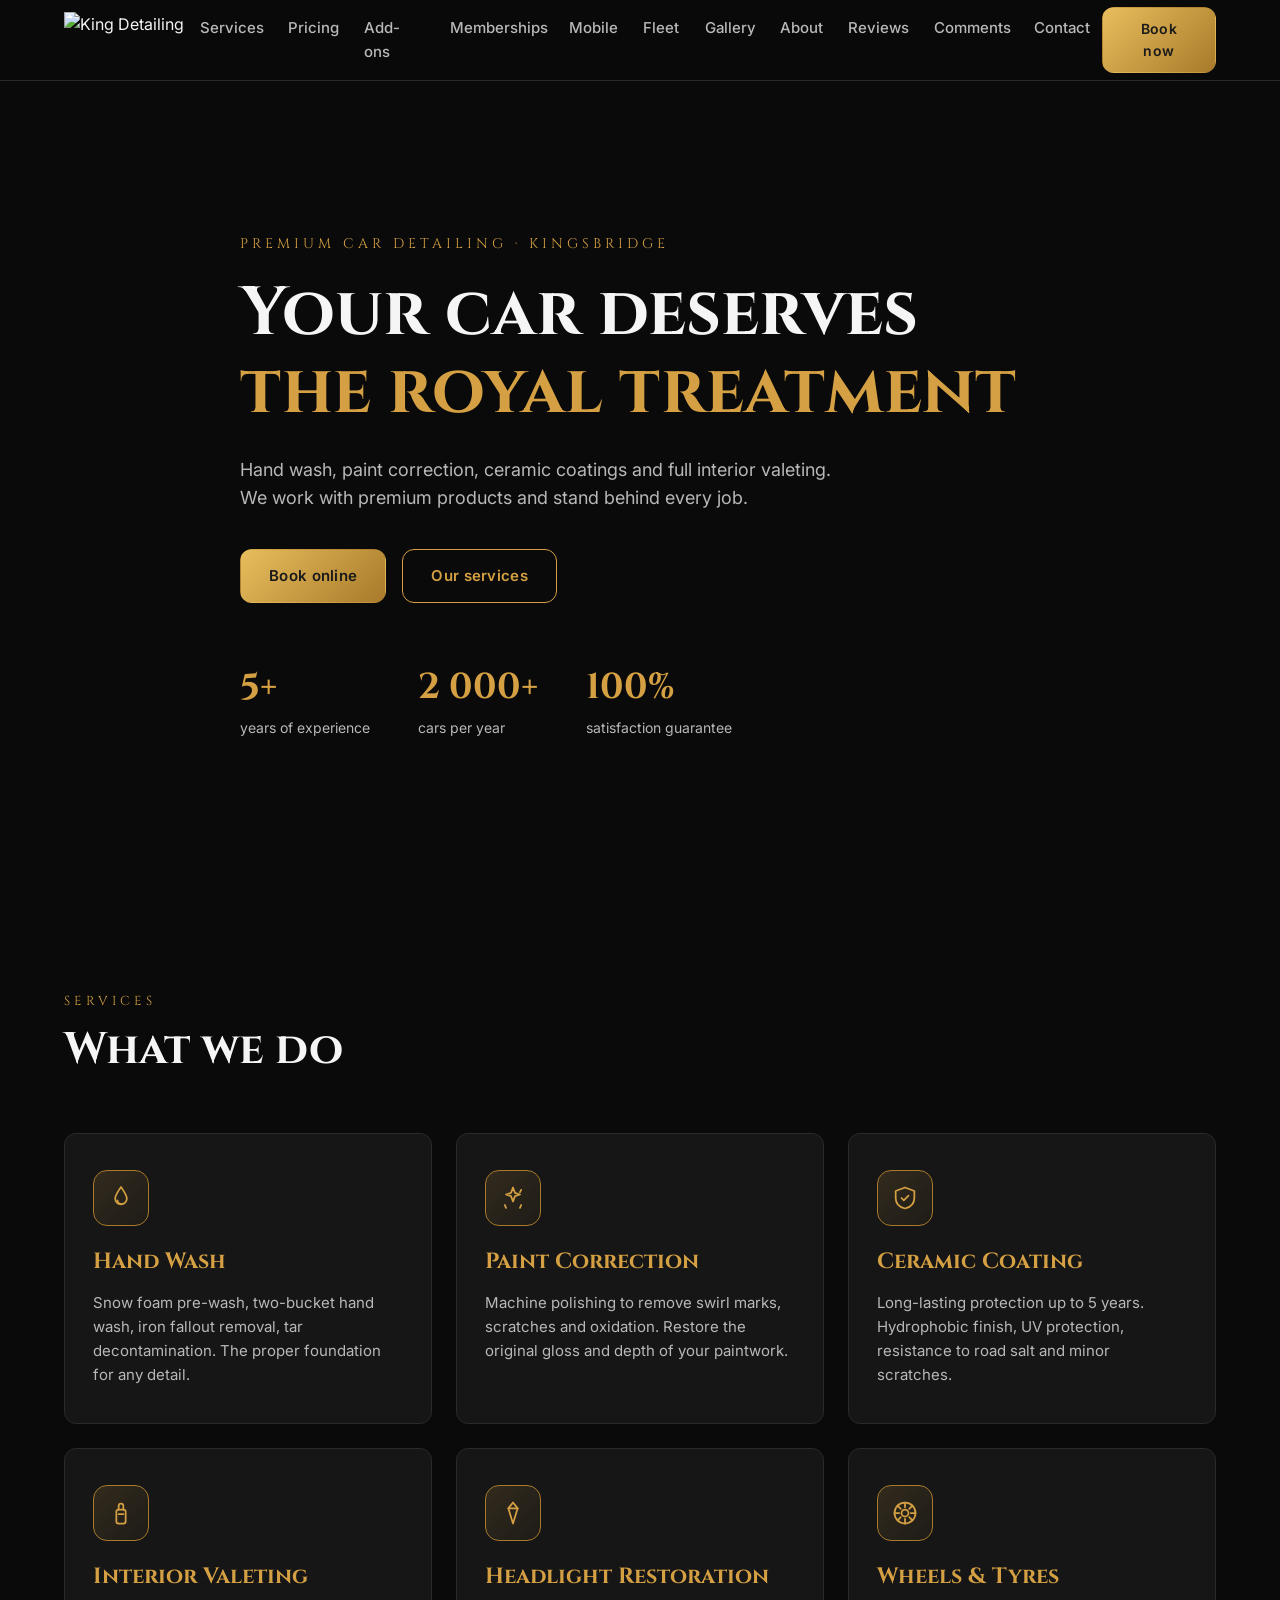
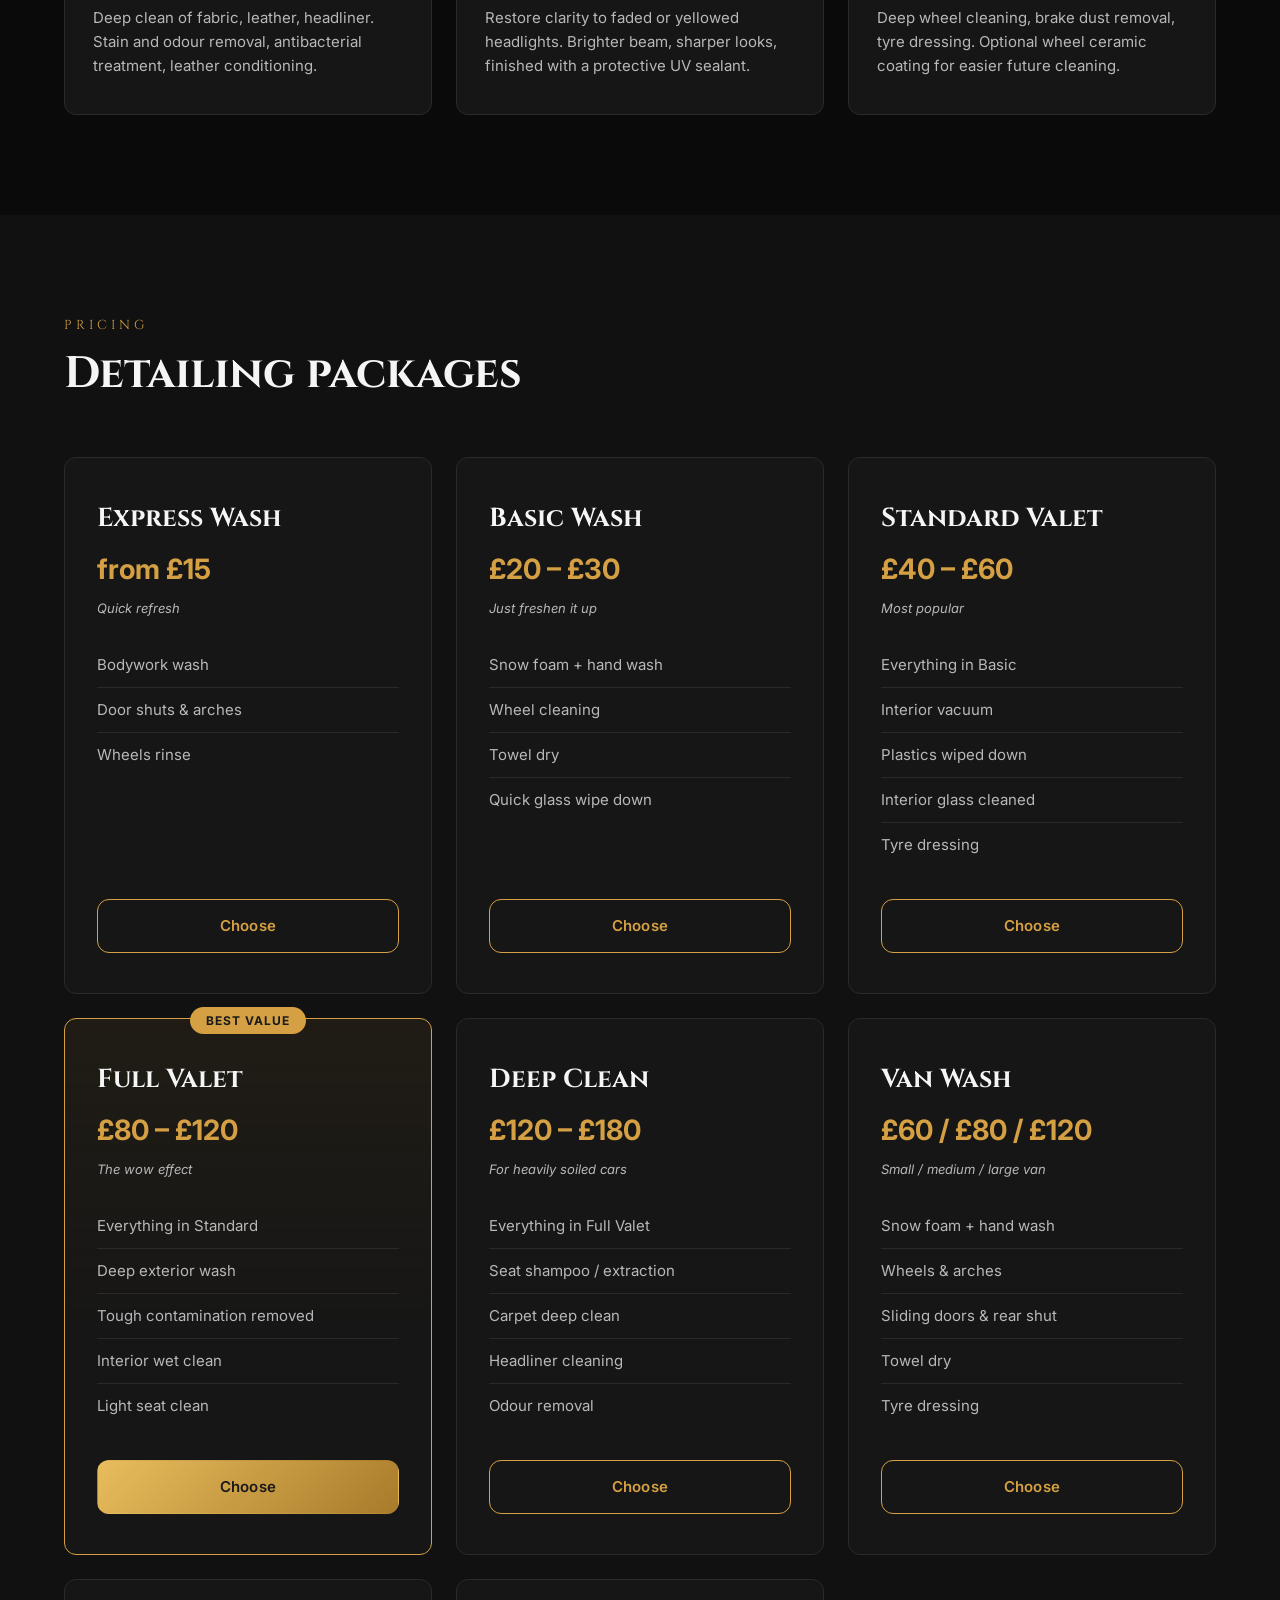
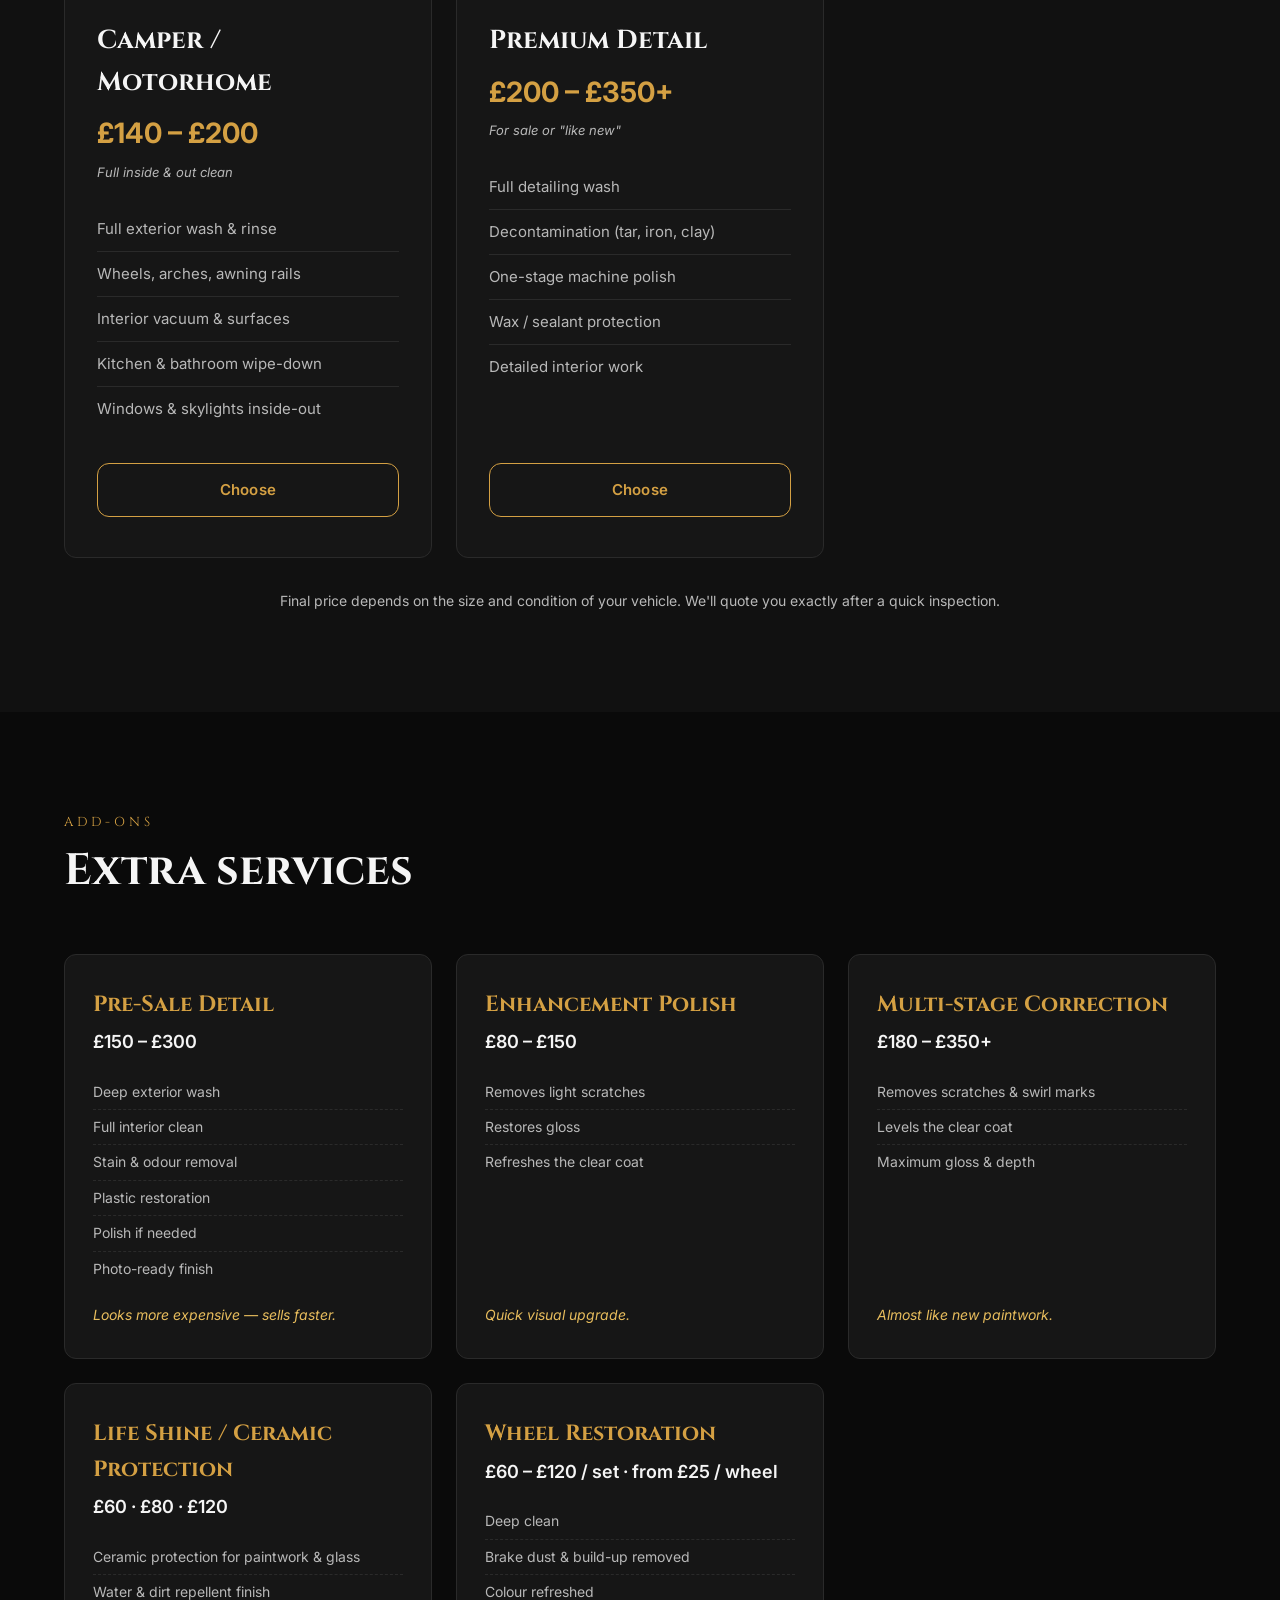
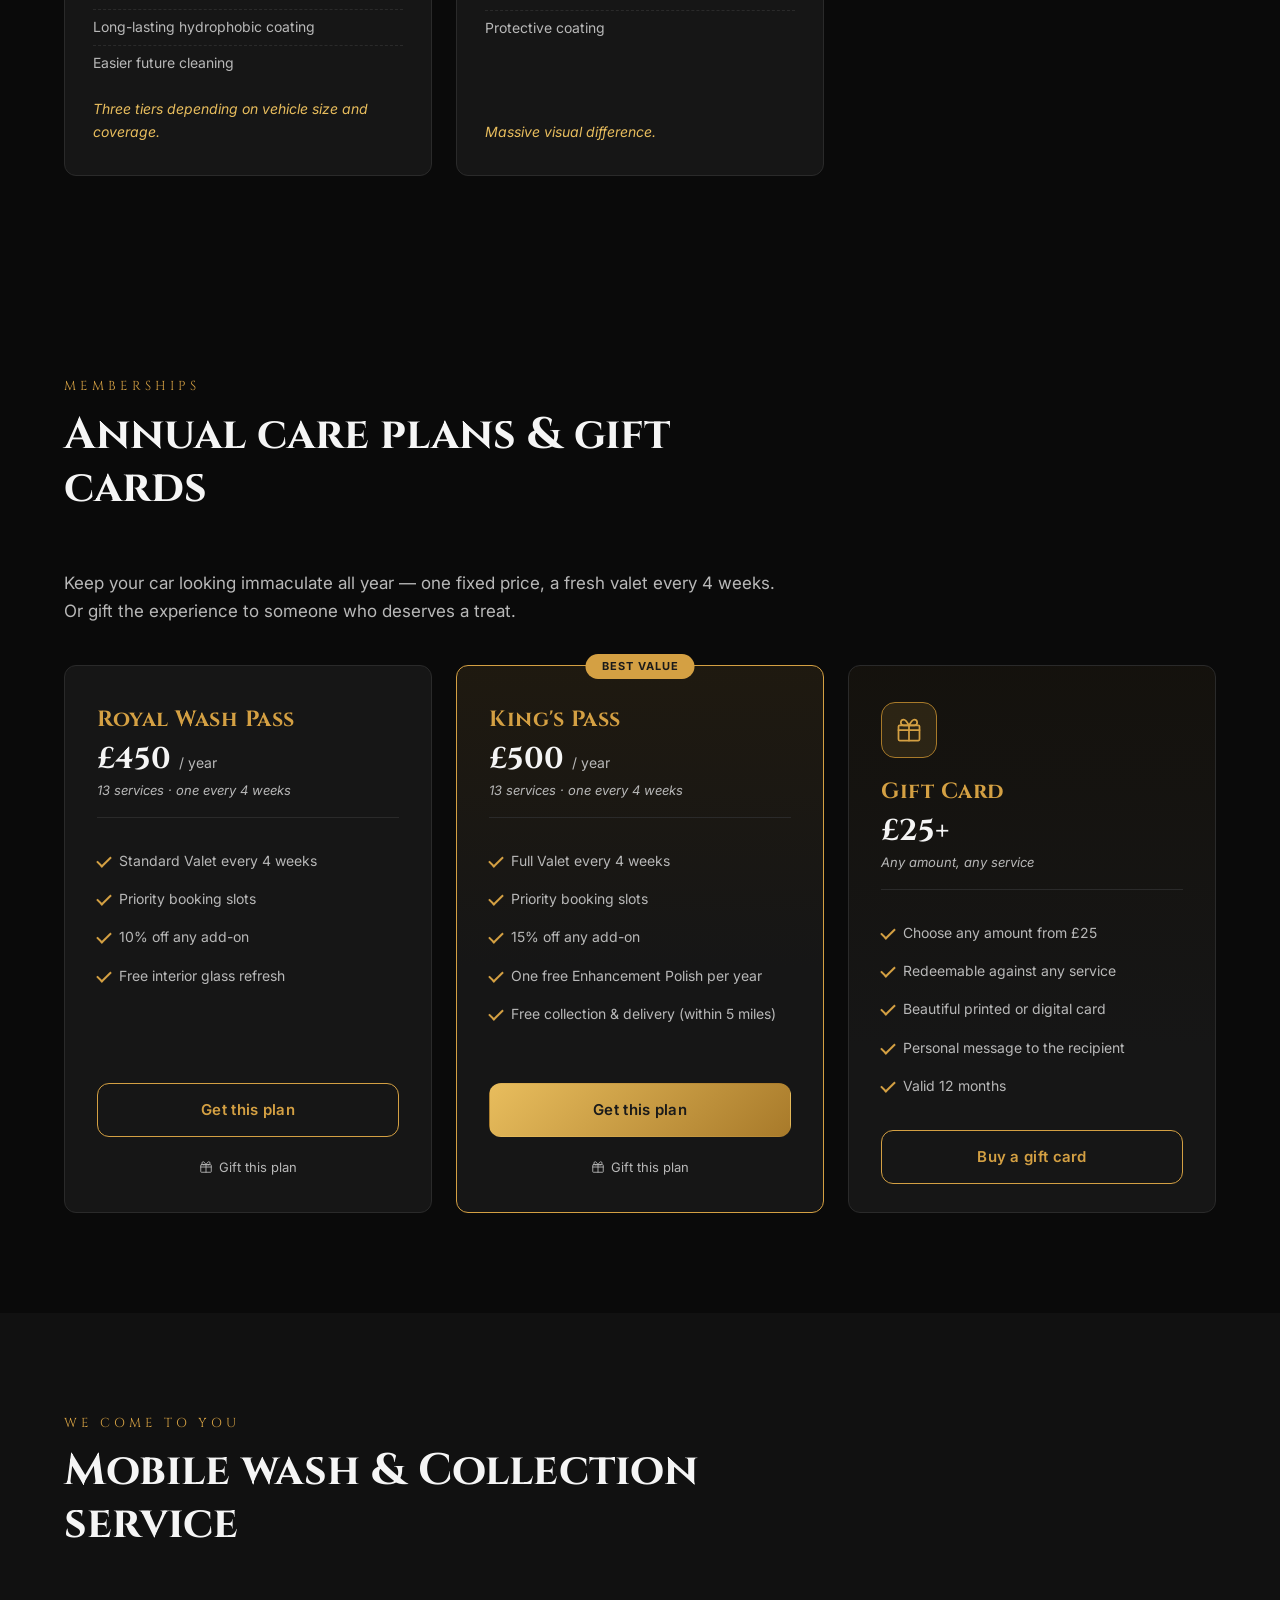
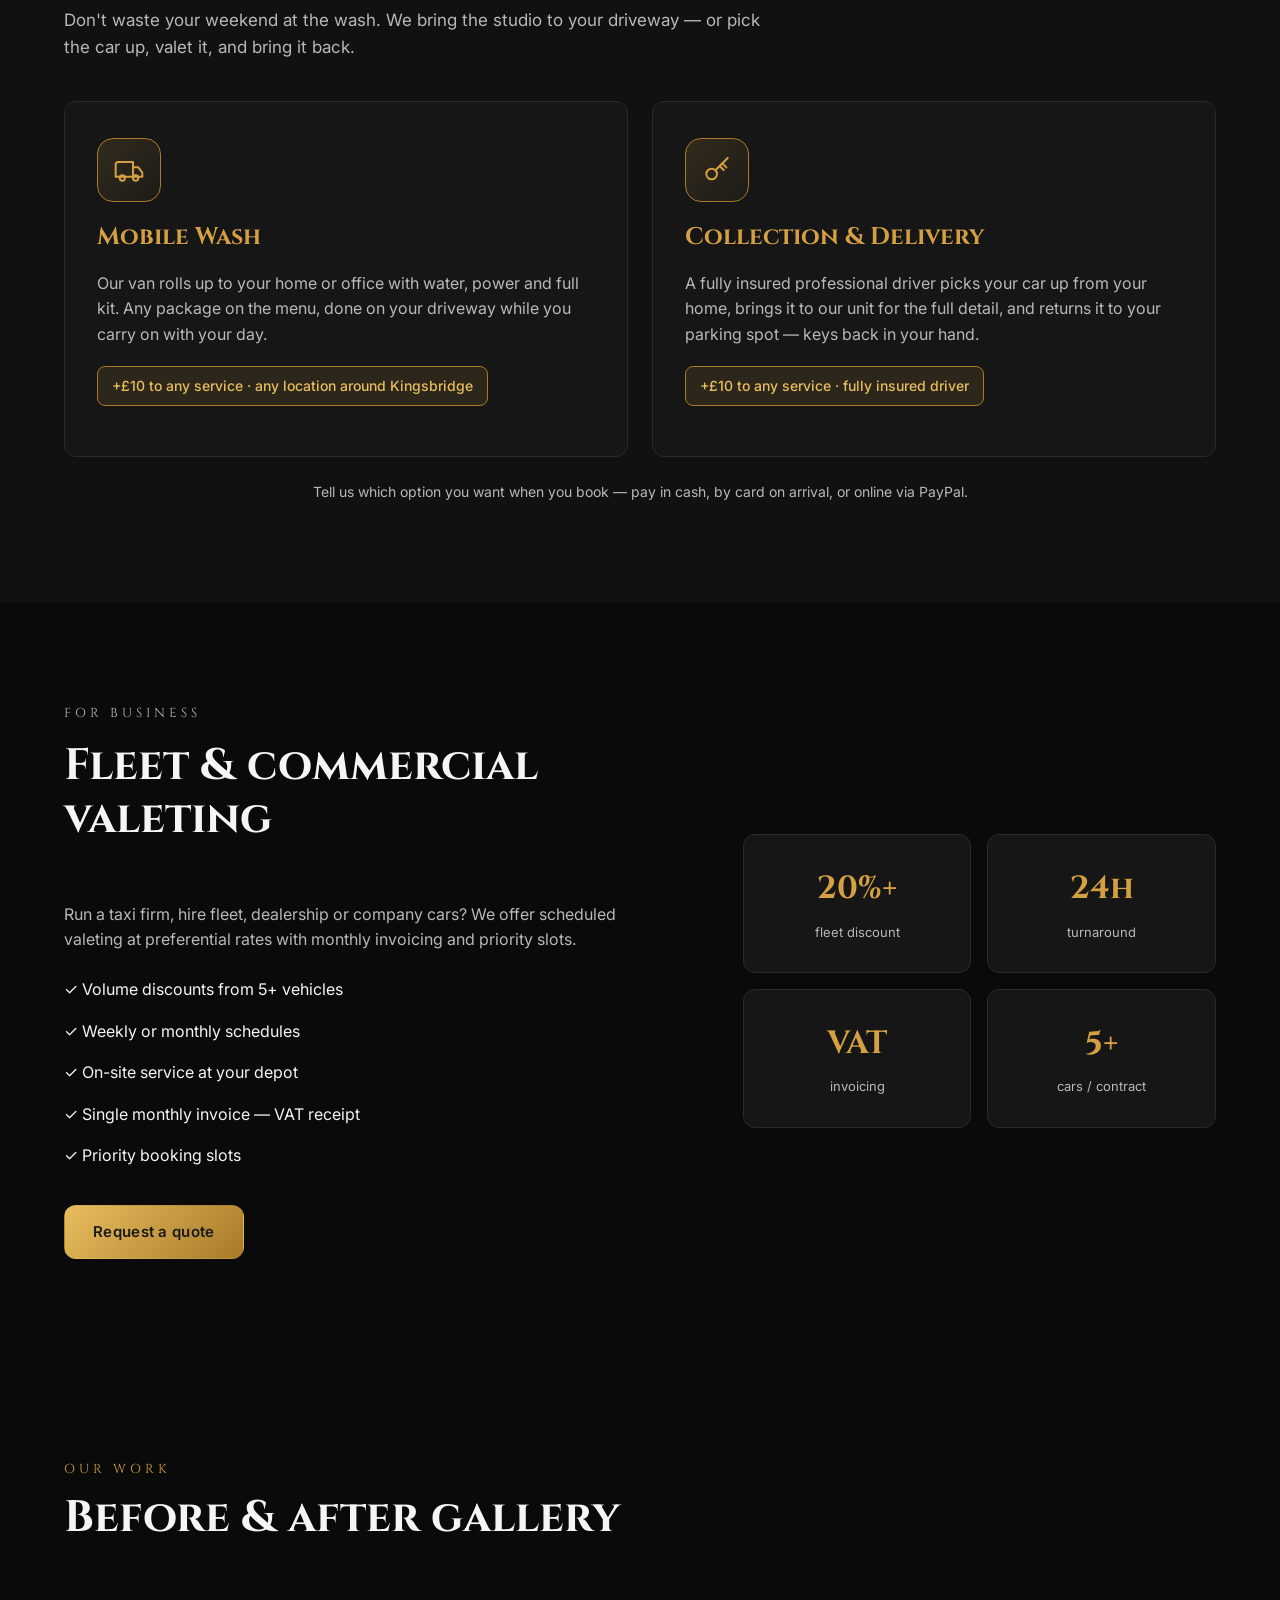
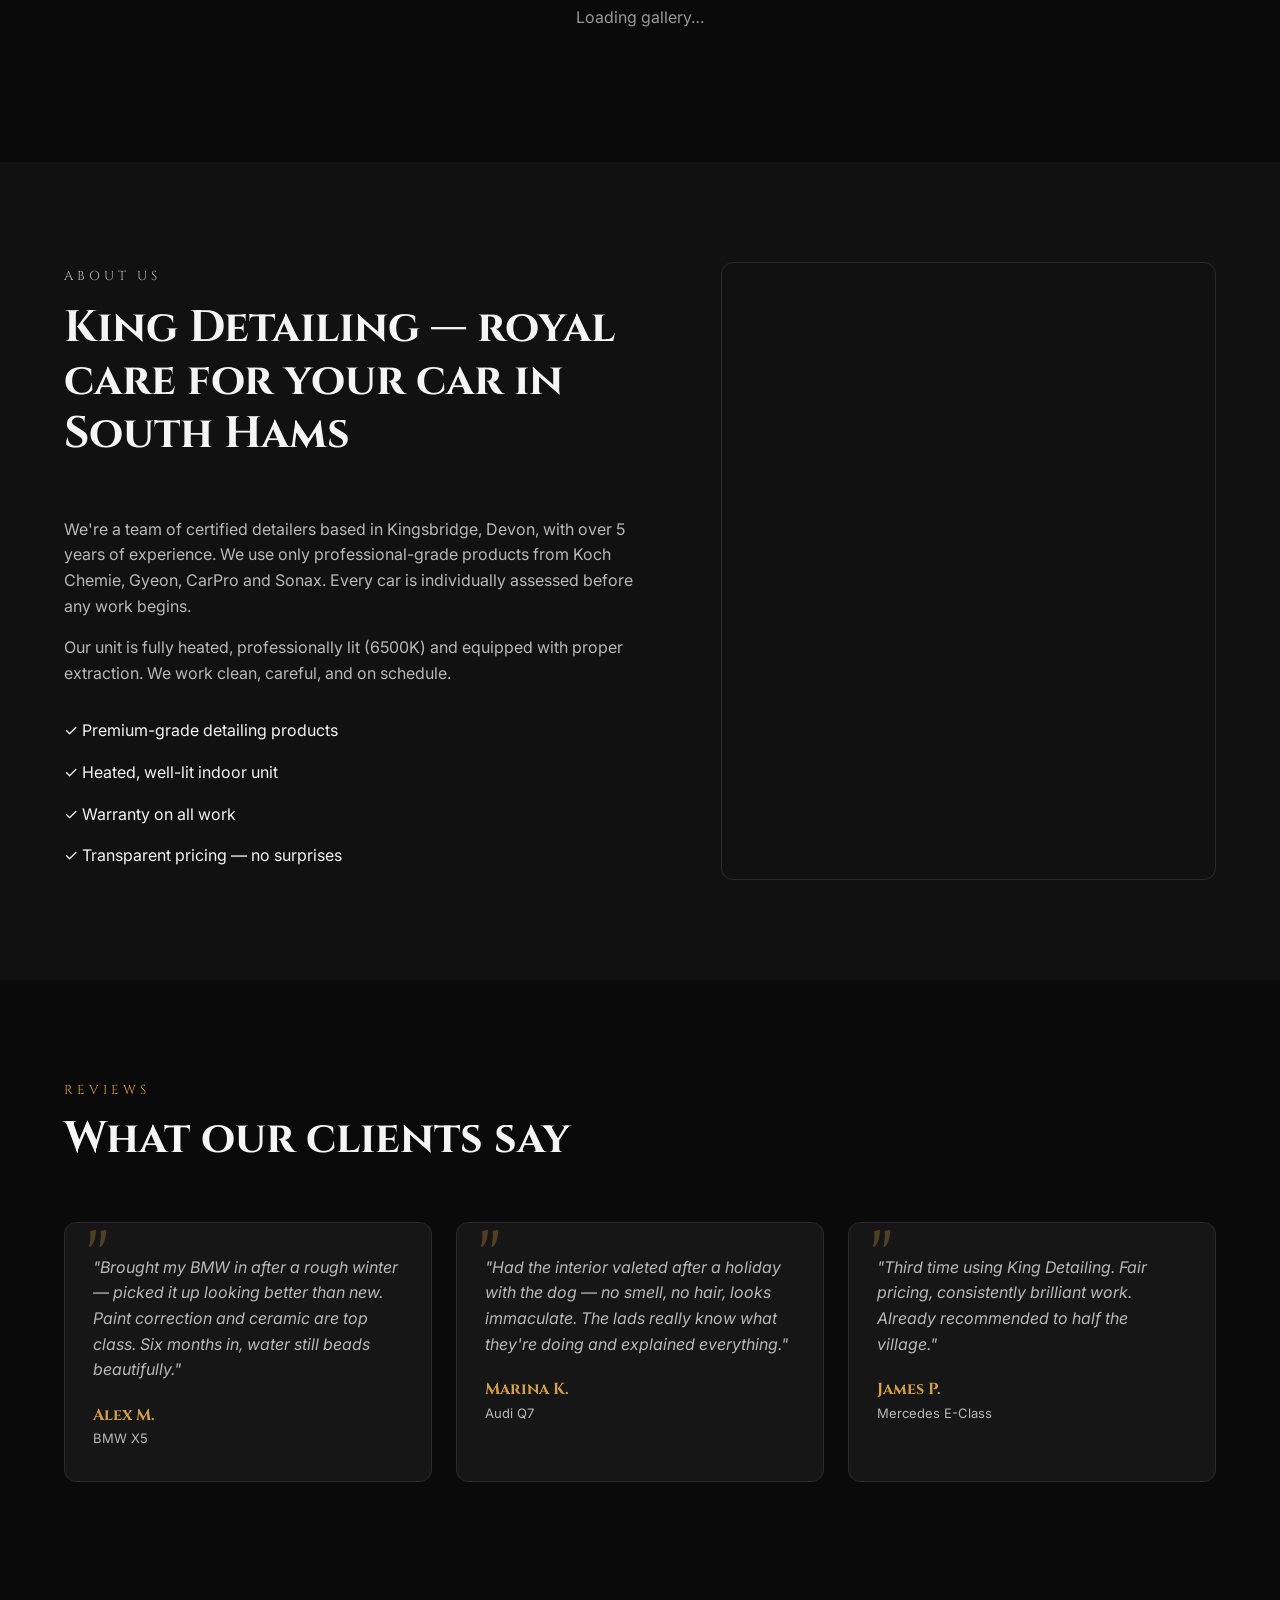
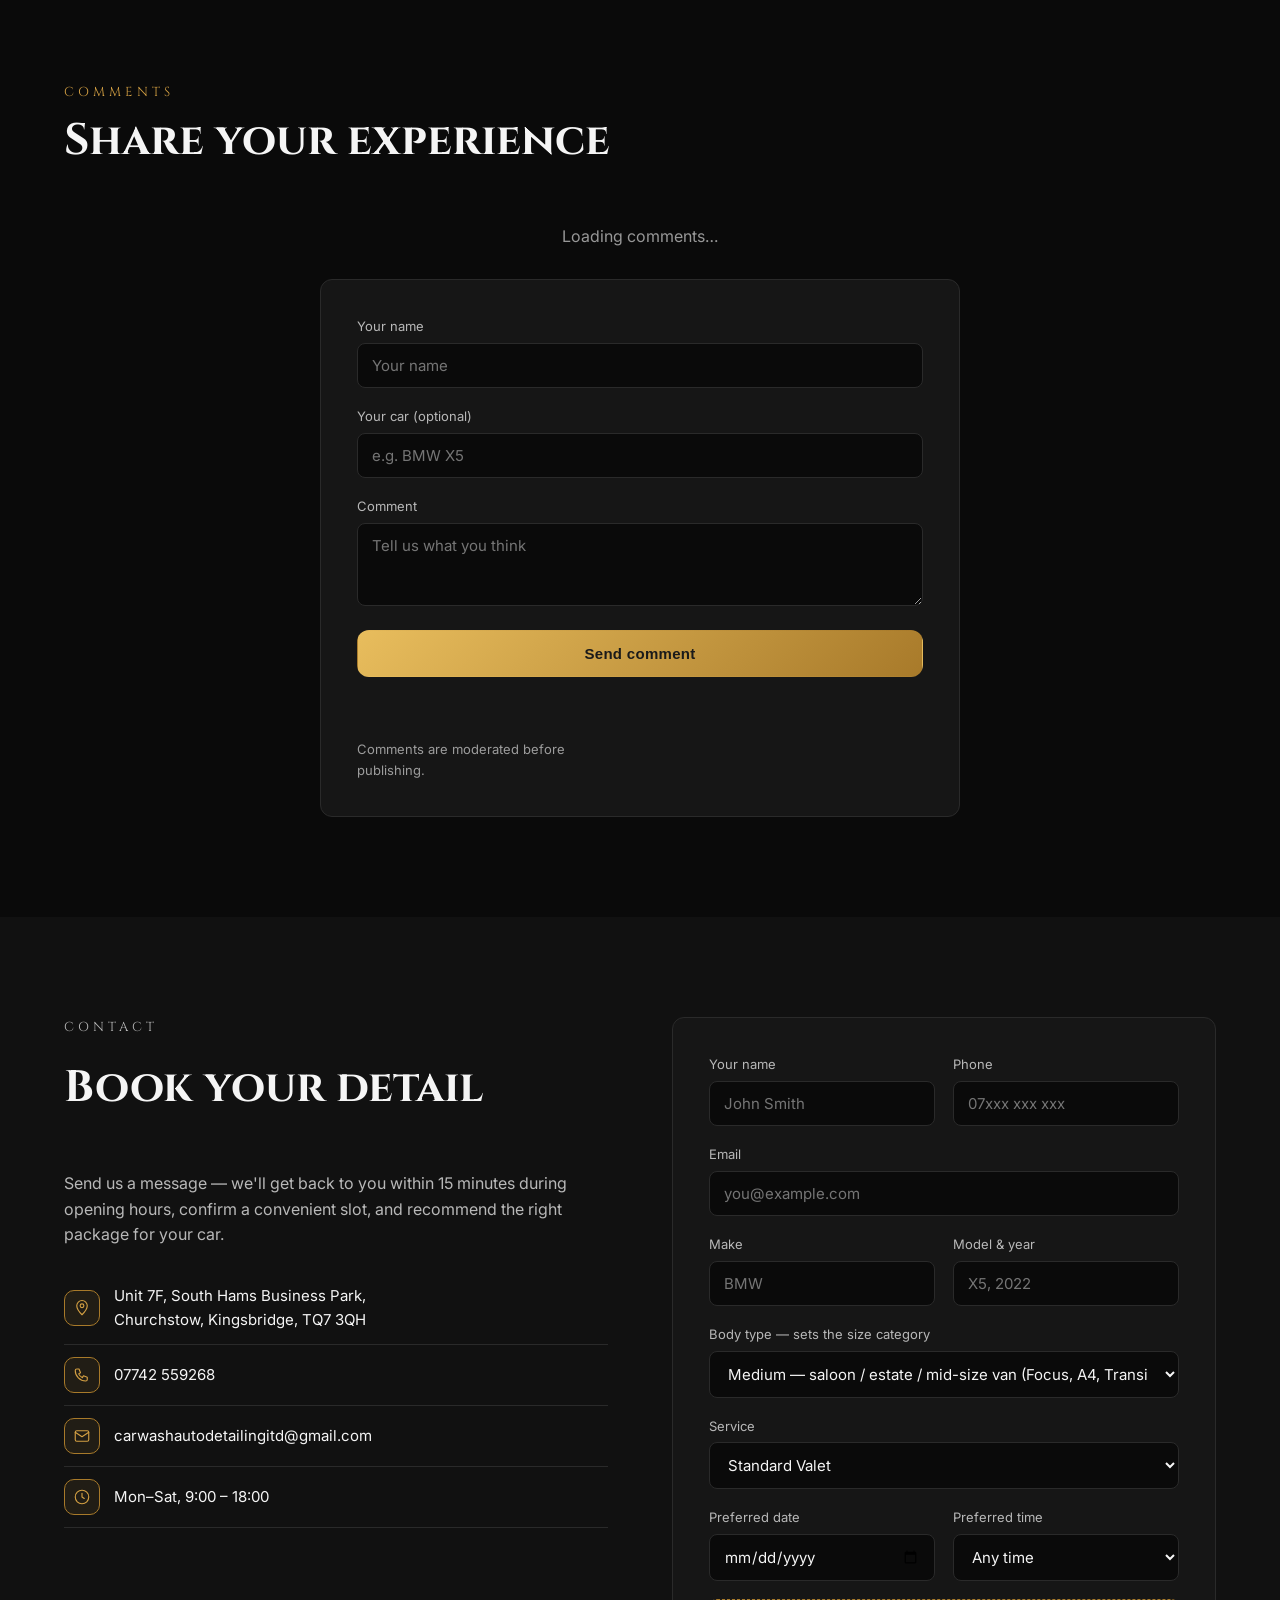
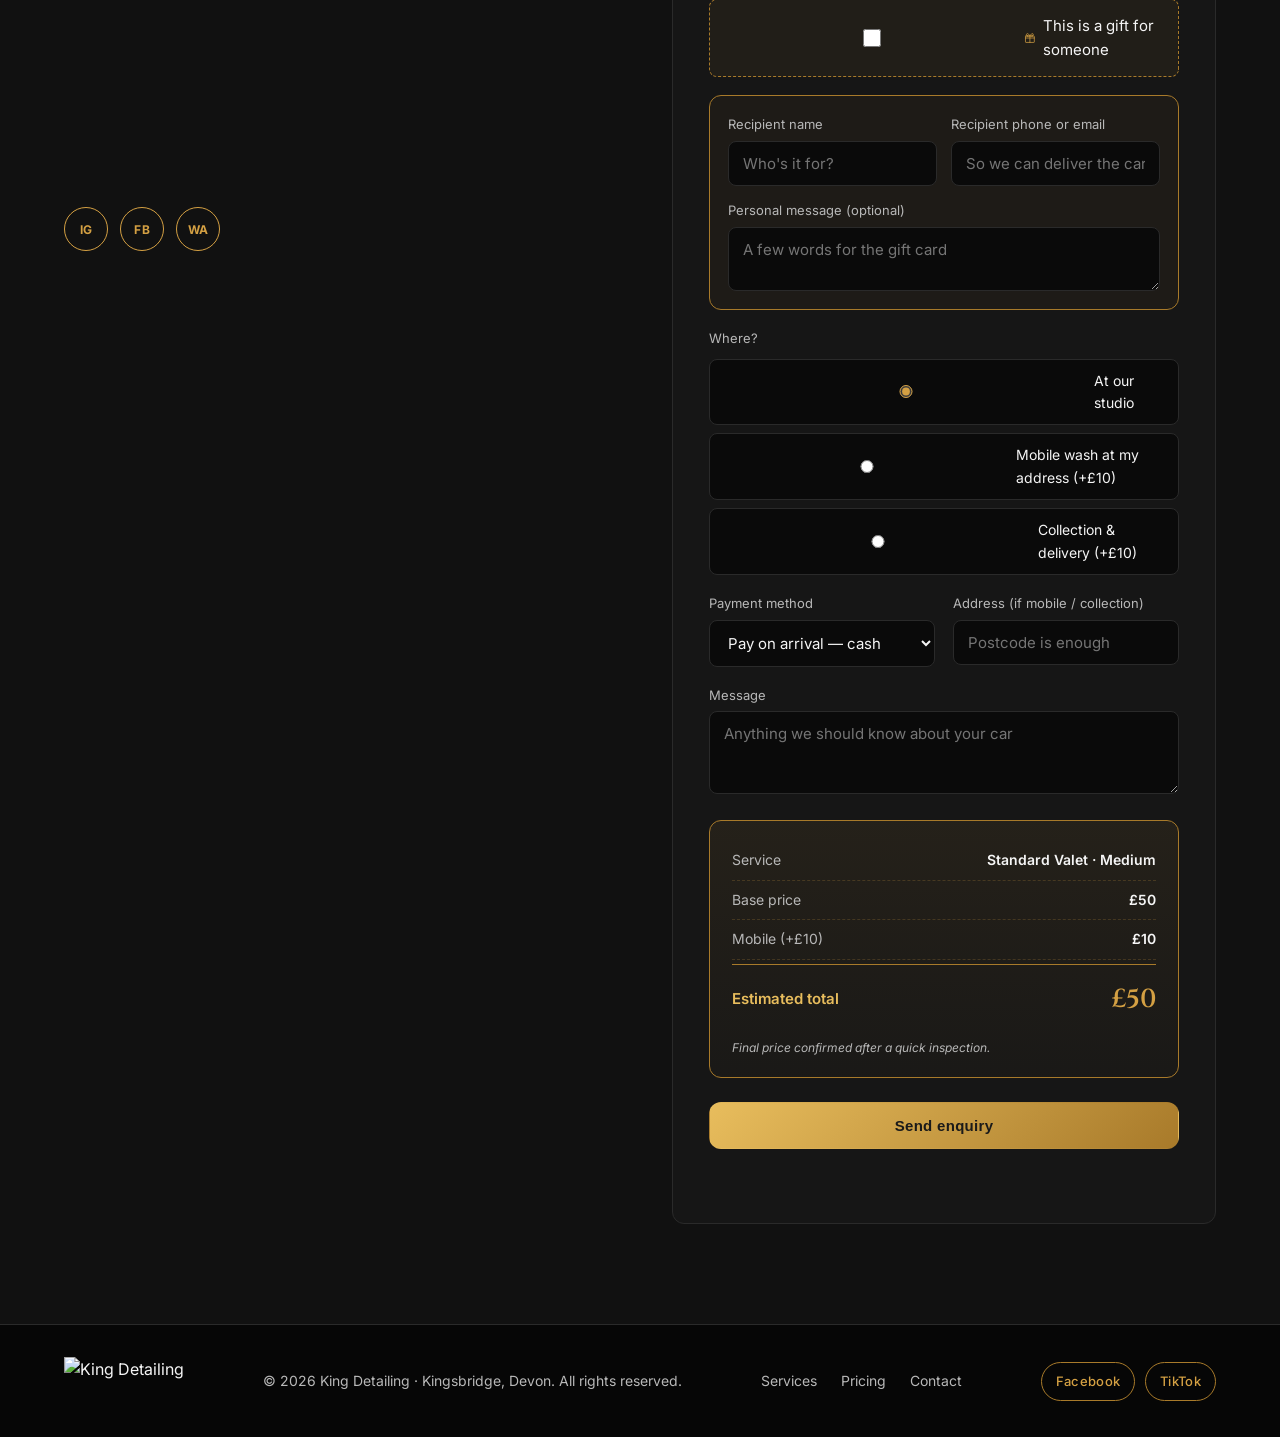
==== commit 0264de1c: "Gallery: horizontal scroll preview + 'View all' lightbox - Homepage shows up to 10 photos in horizon" ====
--- a/index.html
+++ b/index.html
@@ -382,8 +382,9 @@
       <p class="section__eyebrow">Our work</p>
       <h2 class="section__title">Before & after gallery</h2>
       <div class="gallery" id="galleryGrid">
-        <p style="opacity:.6;grid-column:1/-1;text-align:center">Loading gallery…</p>
-      </div>
+        <p style="opacity:.6;text-align:center;width:100%">Loading gallery…</p>
+      </div>
+      <div class="gallery-actions" id="galleryActions"></div>
     </div>
   </section>
 
--- a/assets/css/style.css
+++ b/assets/css/style.css
@@ -578,22 +578,72 @@
 }
 .form__total-note { color: var(--text-dim); font-size: 12px; margin-top: 10px; font-style: italic; }
 
-/* === Gallery === */
+/* === Gallery (horizontal scroll) === */
 .gallery {
-  display: grid;
-  grid-template-columns: repeat(auto-fit, minmax(280px, 1fr));
+  display: flex;
   gap: 16px;
-}
+  overflow-x: auto;
+  overflow-y: hidden;
+  scroll-snap-type: x mandatory;
+  -webkit-overflow-scrolling: touch;
+  padding: 4px 0 14px;
+  scrollbar-width: thin;
+}
+.gallery::-webkit-scrollbar { height: 8px; }
+.gallery::-webkit-scrollbar-thumb { background: rgba(212,175,55,.4); border-radius: 4px; }
 .gallery__item {
+  flex: 0 0 360px;
   aspect-ratio: 4/3;
   background-size: cover;
   background-position: center;
   border-radius: var(--radius);
   cursor: pointer;
-  transition: all var(--transition);
+  transition: filter var(--transition), transform var(--transition);
   filter: grayscale(20%);
+  scroll-snap-align: start;
 }
 .gallery__item:hover { filter: grayscale(0%); transform: scale(1.02); }
+.gallery-actions { text-align: center; margin-top: 18px; }
+
+/* === Lightbox / view all === */
+.lightbox {
+  position: fixed; inset: 0;
+  background: rgba(8, 10, 14, 0.94);
+  z-index: 1000;
+  display: none;
+  flex-direction: column;
+  padding: 24px 16px;
+  overscroll-behavior: contain;
+}
+.lightbox.is-open { display: flex; }
+.lightbox__head {
+  display: flex; justify-content: space-between; align-items: center;
+  color: #d4af37; max-width: 1200px; margin: 0 auto 16px; width: 100%;
+}
+.lightbox__title { font-family: 'Cinzel', serif; font-size: 22px; margin: 0; }
+.lightbox__close {
+  background: transparent; border: 1px solid #d4af37; color: #d4af37;
+  width: 40px; height: 40px; border-radius: 50%; cursor: pointer;
+  font-size: 20px; line-height: 1;
+}
+.lightbox__close:hover { background: #d4af37; color: #0f1115; }
+.lightbox__grid {
+  display: grid; grid-template-columns: repeat(auto-fit, minmax(220px, 1fr));
+  gap: 10px; overflow-y: auto; max-width: 1200px; margin: 0 auto; width: 100%;
+  flex: 1;
+}
+.lightbox__grid img { width: 100%; aspect-ratio: 4/3; object-fit: cover; border-radius: 8px; cursor: zoom-in; }
+.lightbox__zoom {
+  position: fixed; inset: 0; background: rgba(0,0,0,.95);
+  display: none; align-items: center; justify-content: center; z-index: 1001;
+  cursor: zoom-out; padding: 20px;
+}
+.lightbox__zoom.is-open { display: flex; }
+.lightbox__zoom img { max-width: 100%; max-height: 100%; object-fit: contain; }
+
+@media (max-width: 700px) {
+  .gallery__item { flex-basis: 78vw; }
+}
 
 /* === About === */
 .about {
@@ -838,8 +888,6 @@
   .form input, .form select, .form textarea { font-size: 16px; padding: 12px 12px; } /* 16px prevents iOS zoom */
   .form__total-row--final strong { font-size: 22px; }
 
-  .gallery { grid-template-columns: 1fr 1fr; gap: 10px; }
-
   .footer__inner { flex-direction: column; text-align: center; gap: 18px; }
   .footer__nav, .footer__socials { justify-content: center; flex-wrap: wrap; }
 
@@ -849,7 +897,6 @@
 
 @media (max-width: 420px) {
   .container { padding: 0 14px; }
-  .gallery { grid-template-columns: 1fr; }
   .form__radio { font-size: 13px !important; padding: 10px 12px; }
   .plan__price { font-size: 22px; }
 }
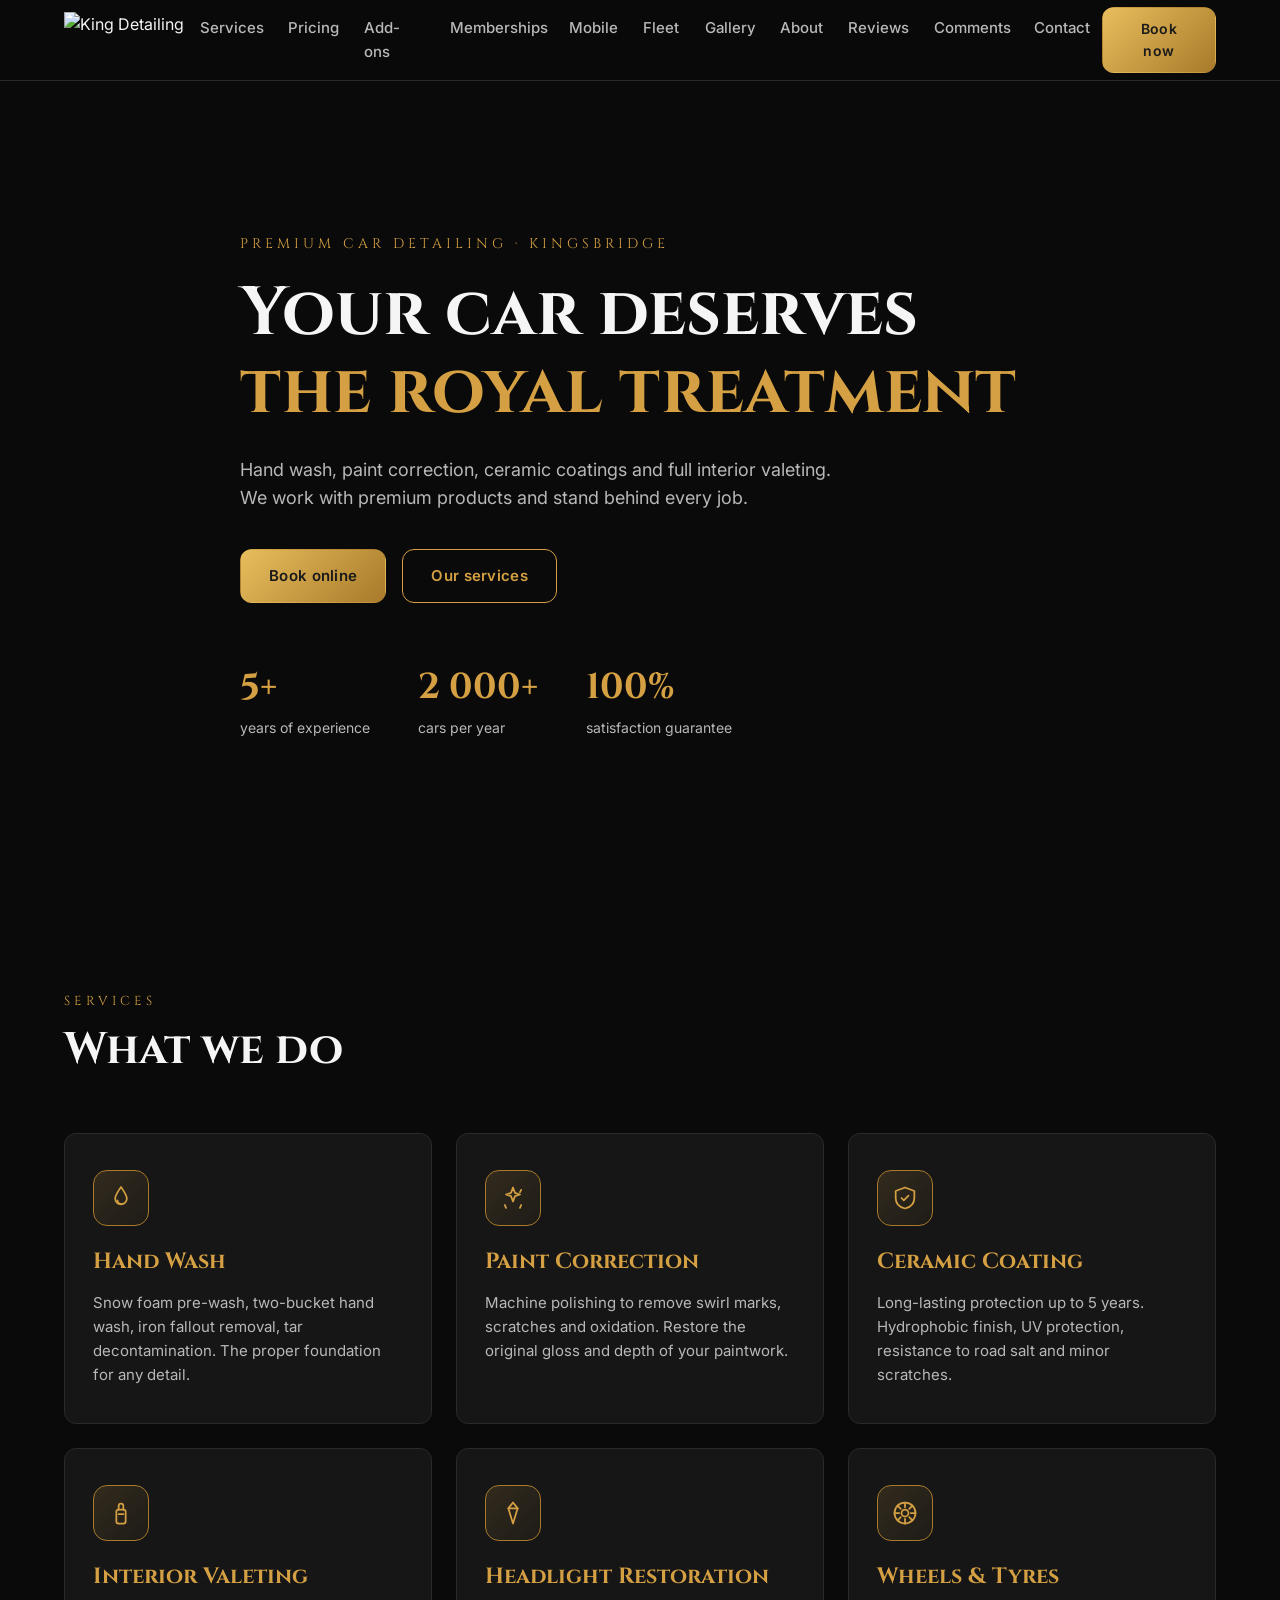
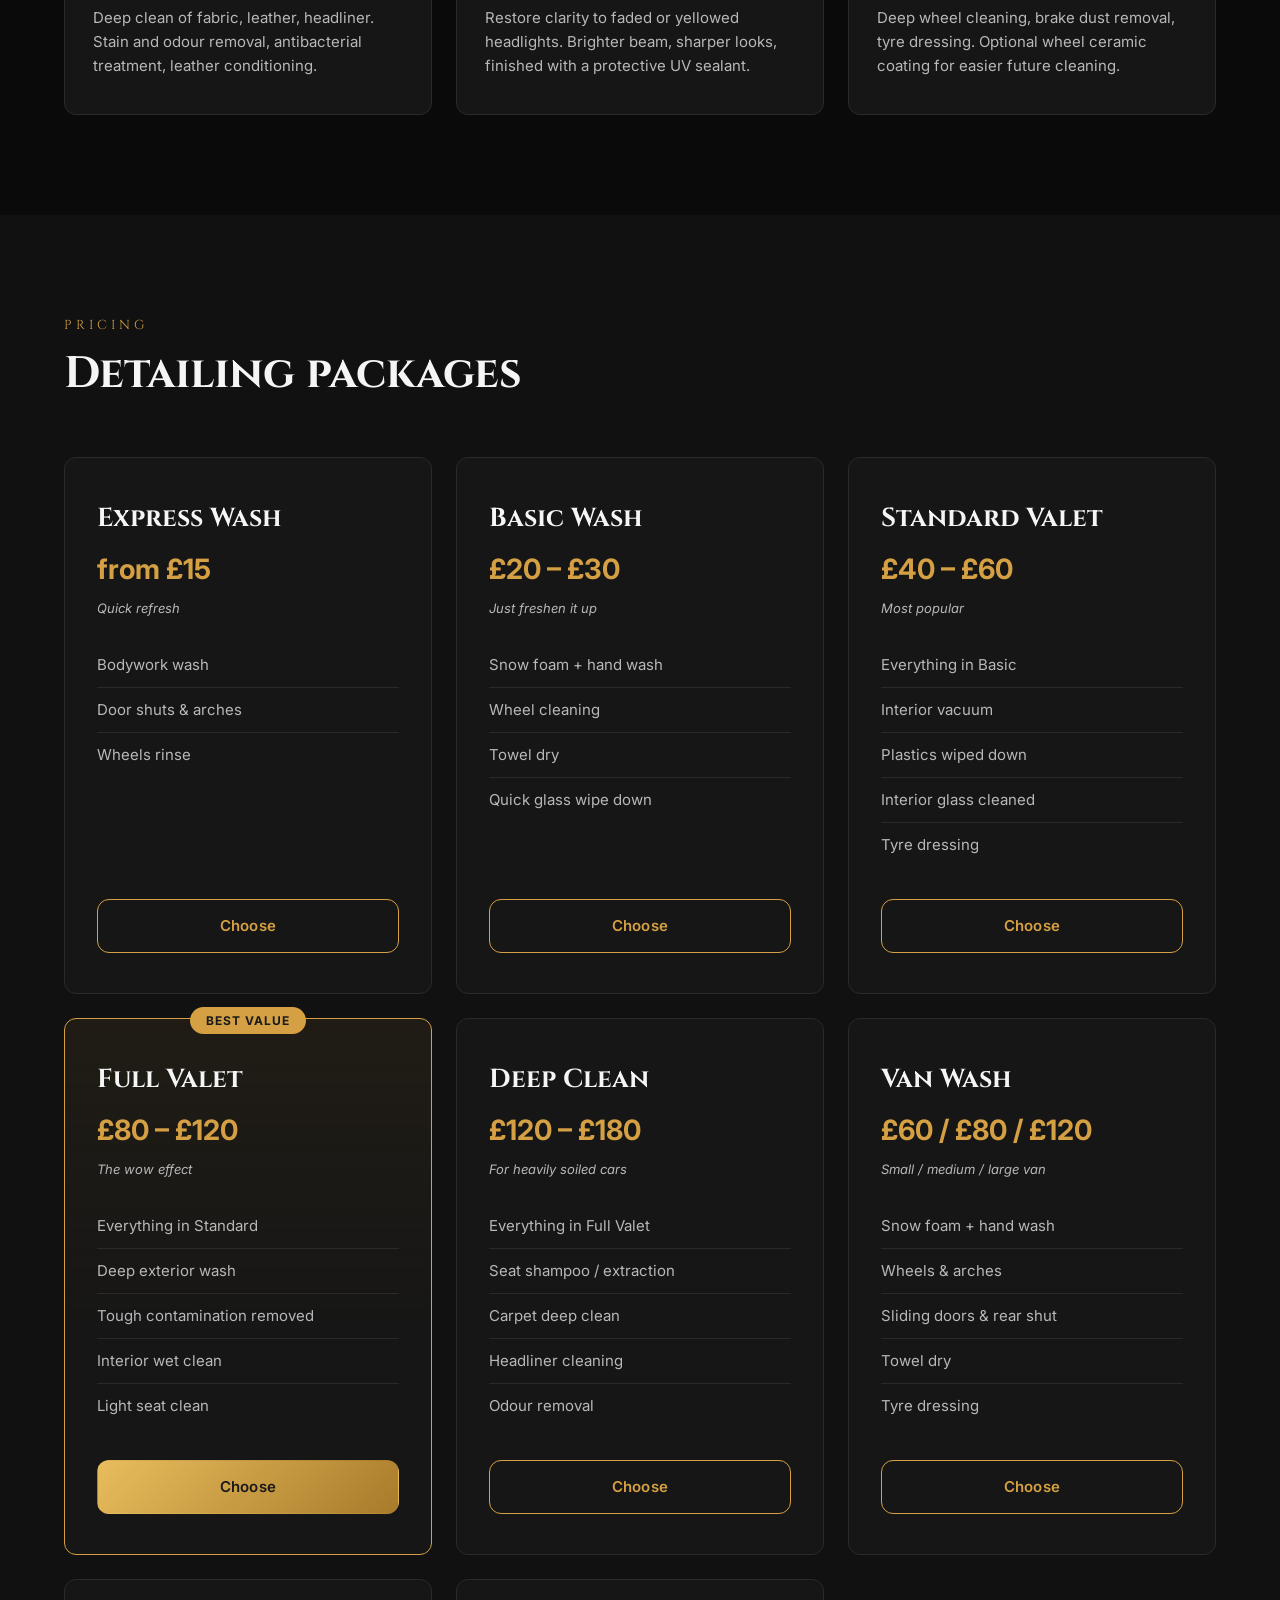
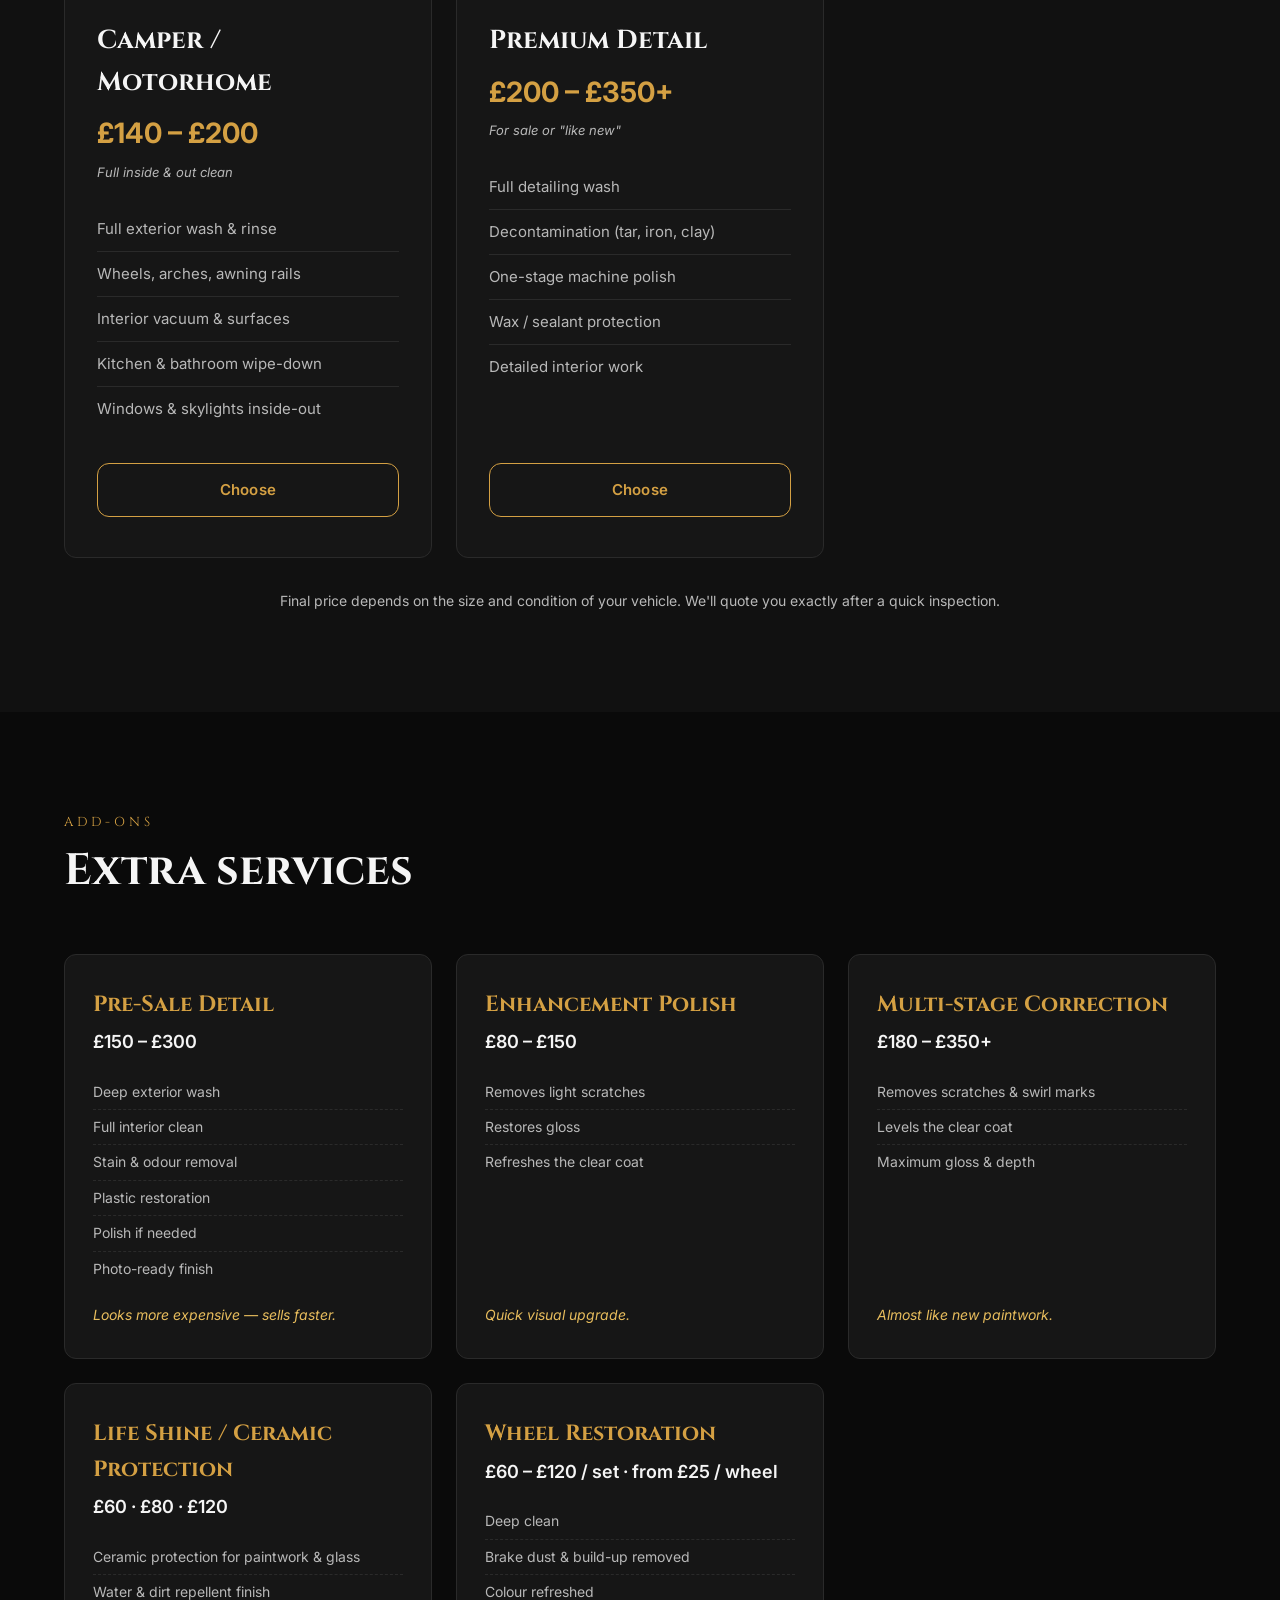
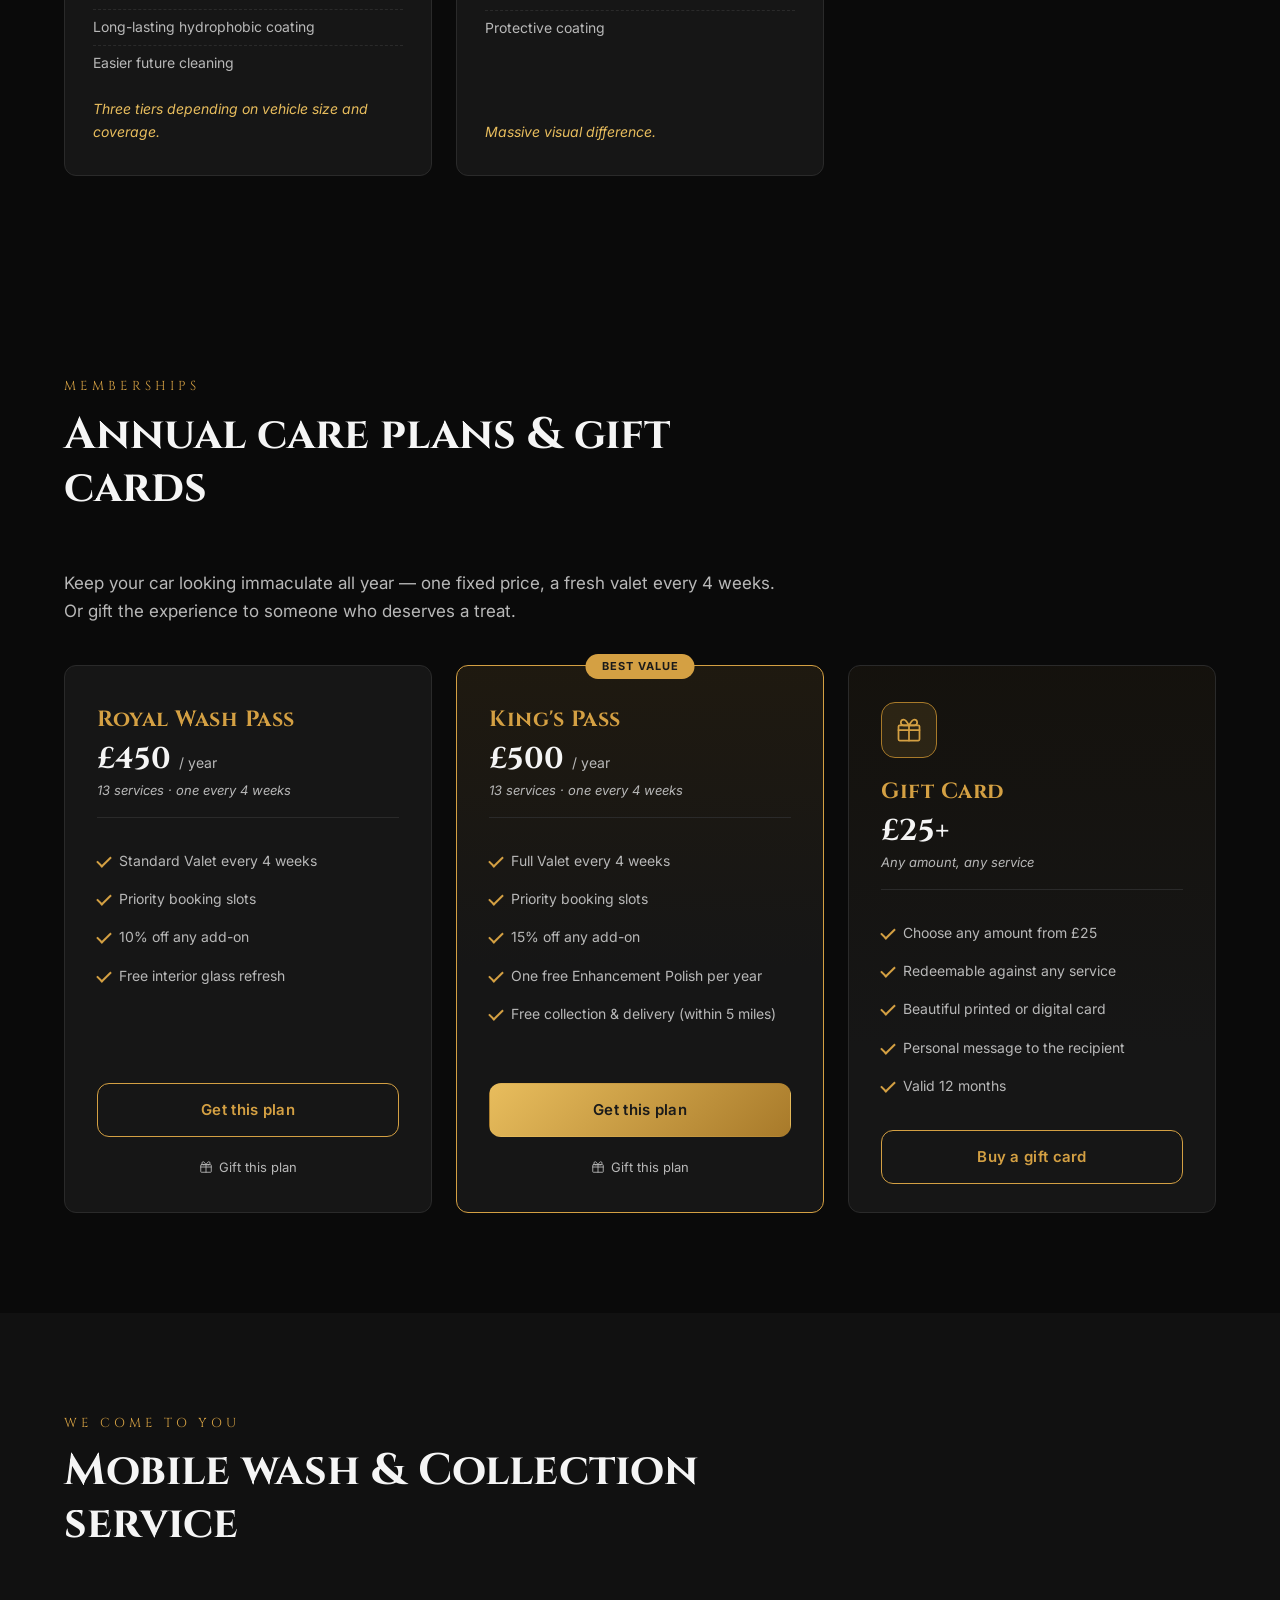
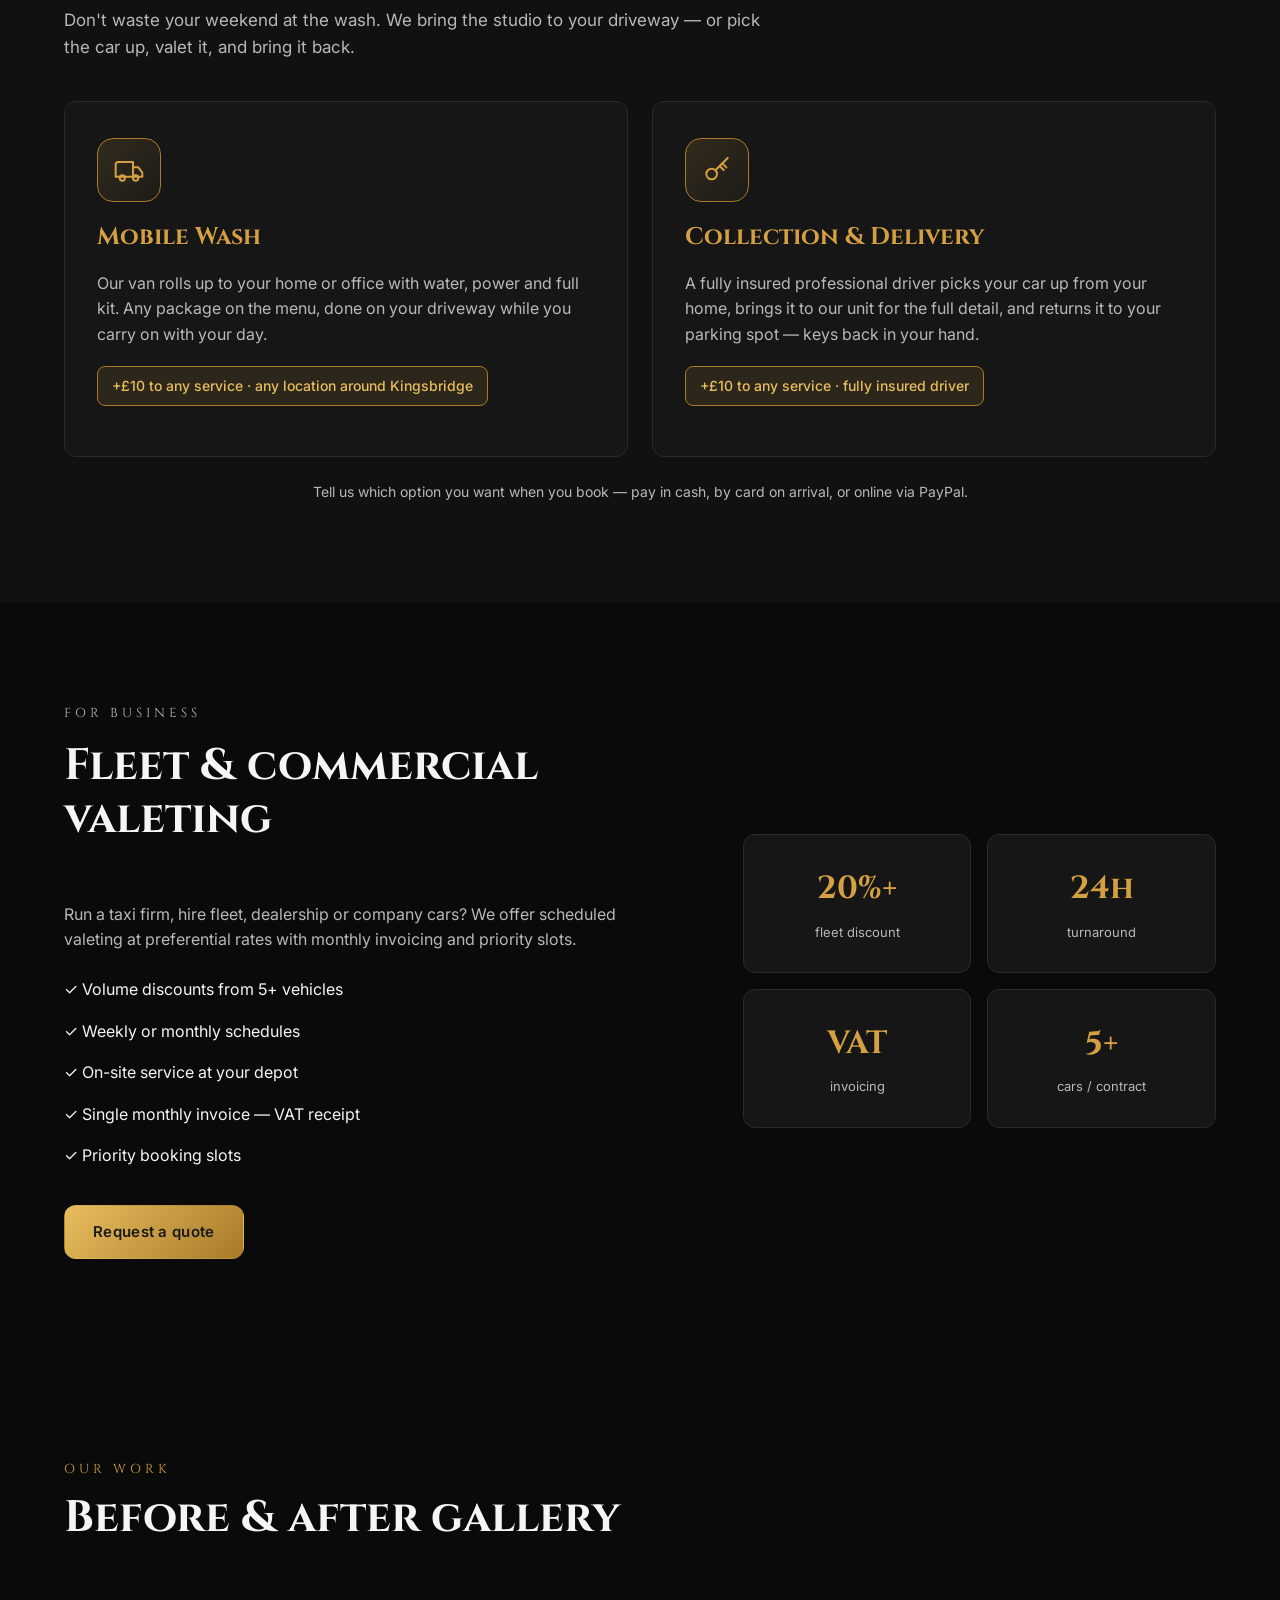
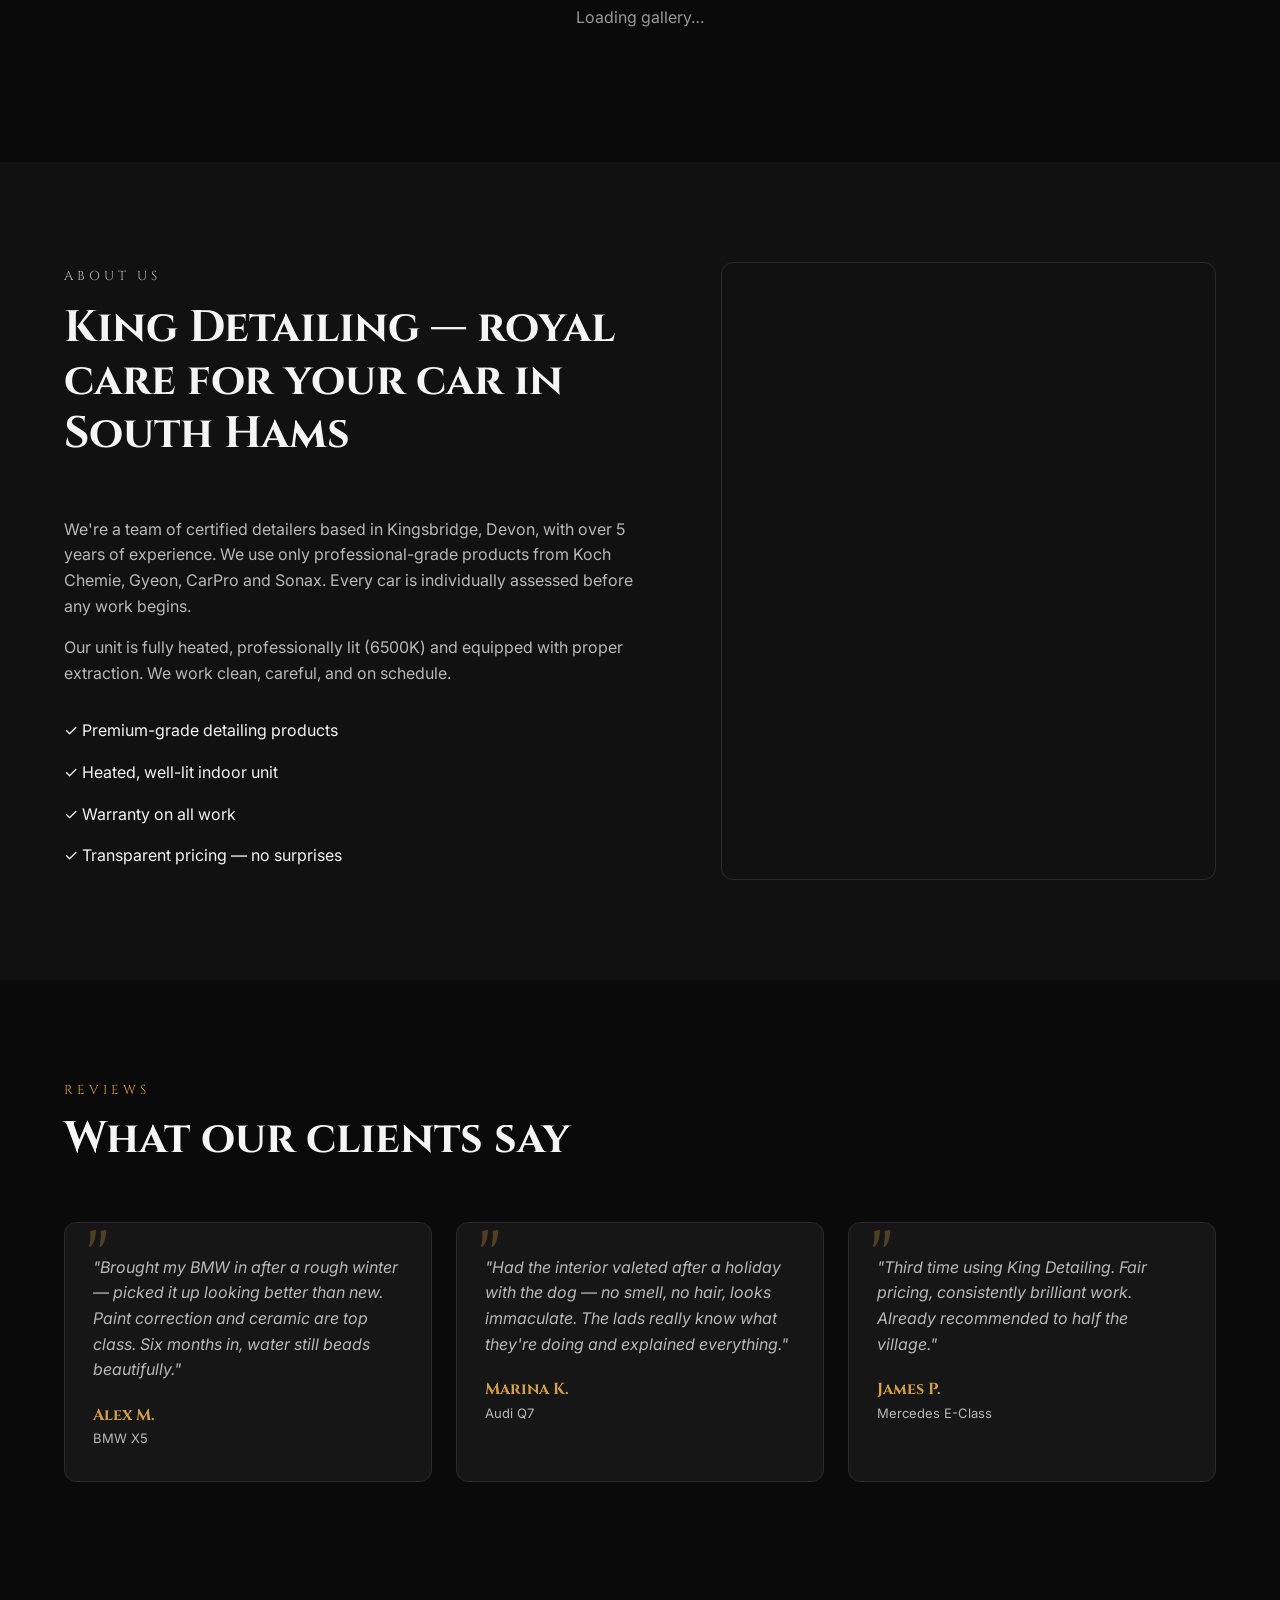
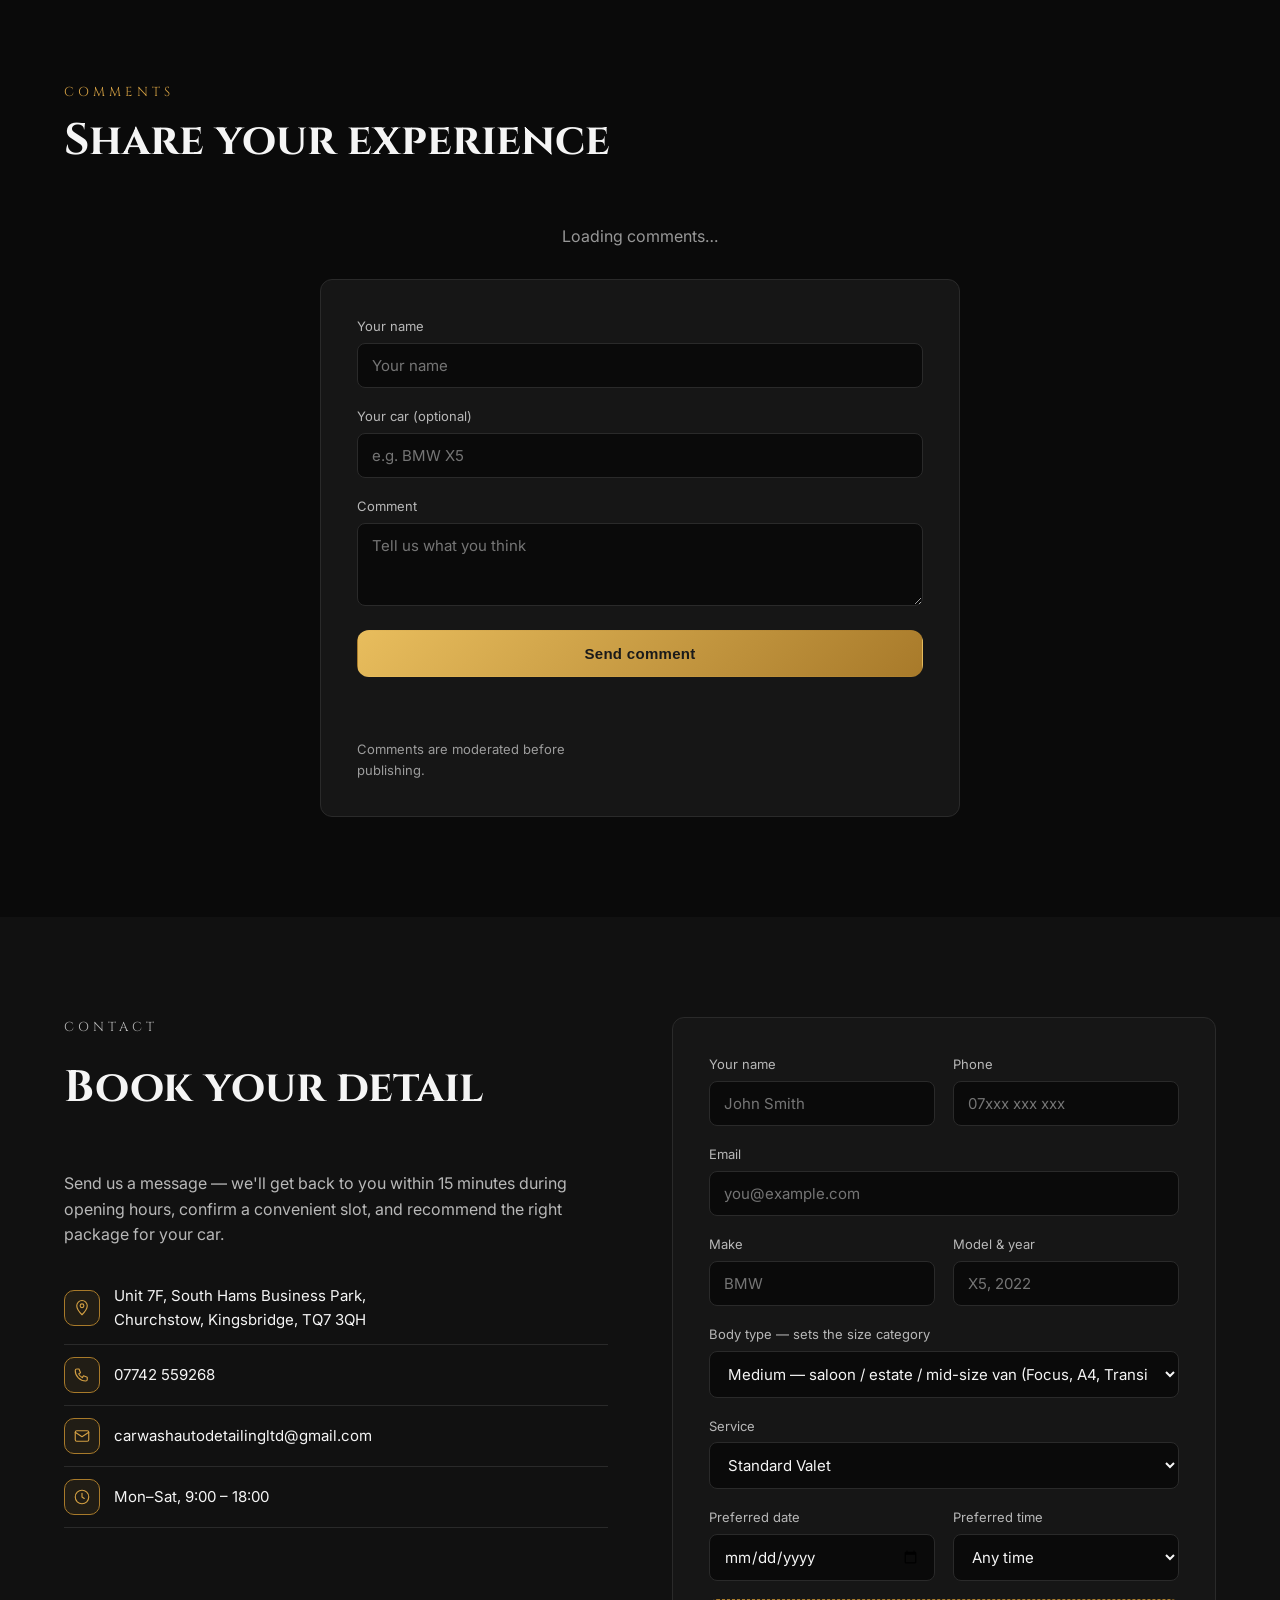
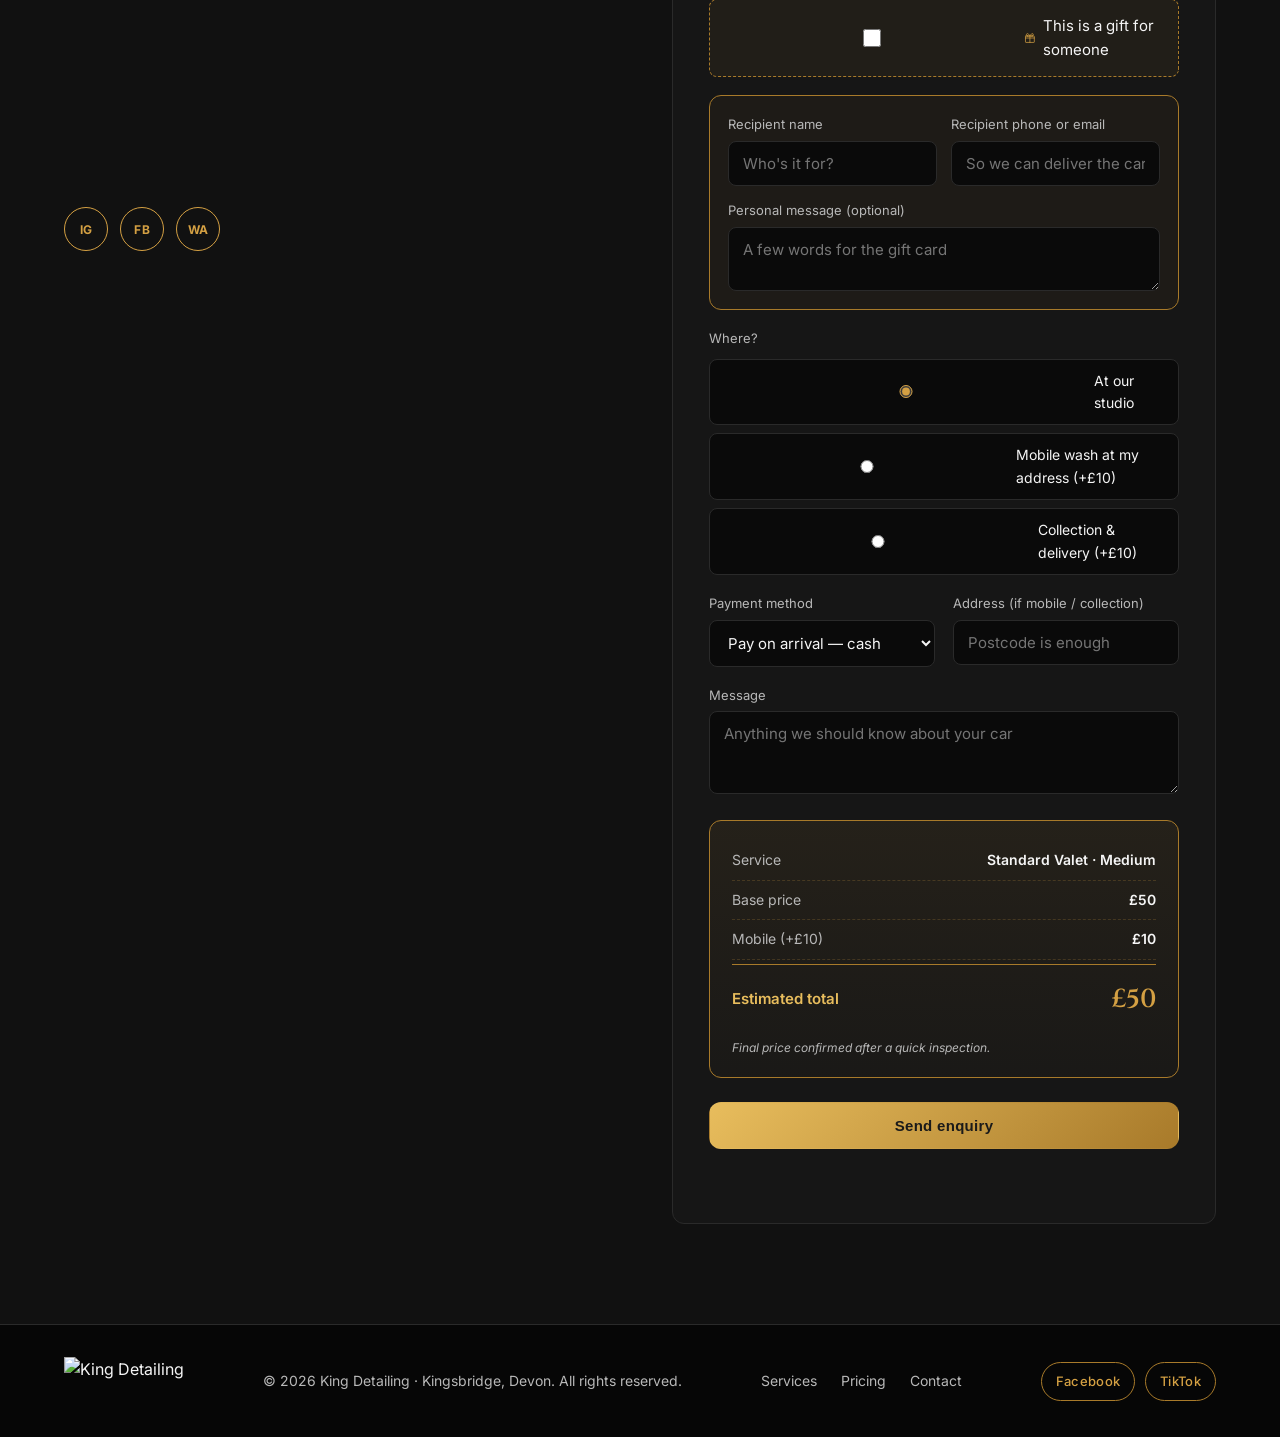
==== commit 8f13d286: "Update index.html" ====
--- a/index.html
+++ b/index.html
@@ -464,7 +464,7 @@
         <ul class="contact__list">
           <li><span class="contact__icon"><svg viewBox="0 0 24 24" fill="none" stroke="currentColor" stroke-width="1.5" stroke-linecap="round" stroke-linejoin="round"><path d="M12 21s7-7 7-12a7 7 0 10-14 0c0 5 7 12 7 12z"/><circle cx="12" cy="9" r="2.5"/></svg></span> Unit 7F, South Hams Business Park,<br />Churchstow, Kingsbridge, TQ7 3QH</li>
           <li><span class="contact__icon"><svg viewBox="0 0 24 24" fill="none" stroke="currentColor" stroke-width="1.5" stroke-linecap="round" stroke-linejoin="round"><path d="M5 4h3l2 5-2.5 1.5a11 11 0 005 5L14 13l5 2v3a2 2 0 01-2 2A14 14 0 013 6a2 2 0 012-2z"/></svg></span> <a href="tel:+447742559268">07742 559268</a></li>
-          <li><span class="contact__icon"><svg viewBox="0 0 24 24" fill="none" stroke="currentColor" stroke-width="1.5" stroke-linecap="round" stroke-linejoin="round"><rect x="3" y="5" width="18" height="14" rx="2"/><path d="M3 7l9 6 9-6"/></svg></span> <a href="mailto:carwashautodetailingitd@gmail.com">carwashautodetailingitd@gmail.com</a></li>
+          <li><span class="contact__icon"><svg viewBox="0 0 24 24" fill="none" stroke="currentColor" stroke-width="1.5" stroke-linecap="round" stroke-linejoin="round"><rect x="3" y="5" width="18" height="14" rx="2"/><path d="M3 7l9 6 9-6"/></svg></span> <a href="mailto:carwashautodetailingltd@gmail.com">carwashautodetailingltd@gmail.com</a></li>
           <li><span class="contact__icon"><svg viewBox="0 0 24 24" fill="none" stroke="currentColor" stroke-width="1.5" stroke-linecap="round" stroke-linejoin="round"><circle cx="12" cy="12" r="9"/><path d="M12 7v5l3 2"/></svg></span> Mon–Sat, 9:00 – 18:00</li>
         </ul>
         <div class="contact__map">
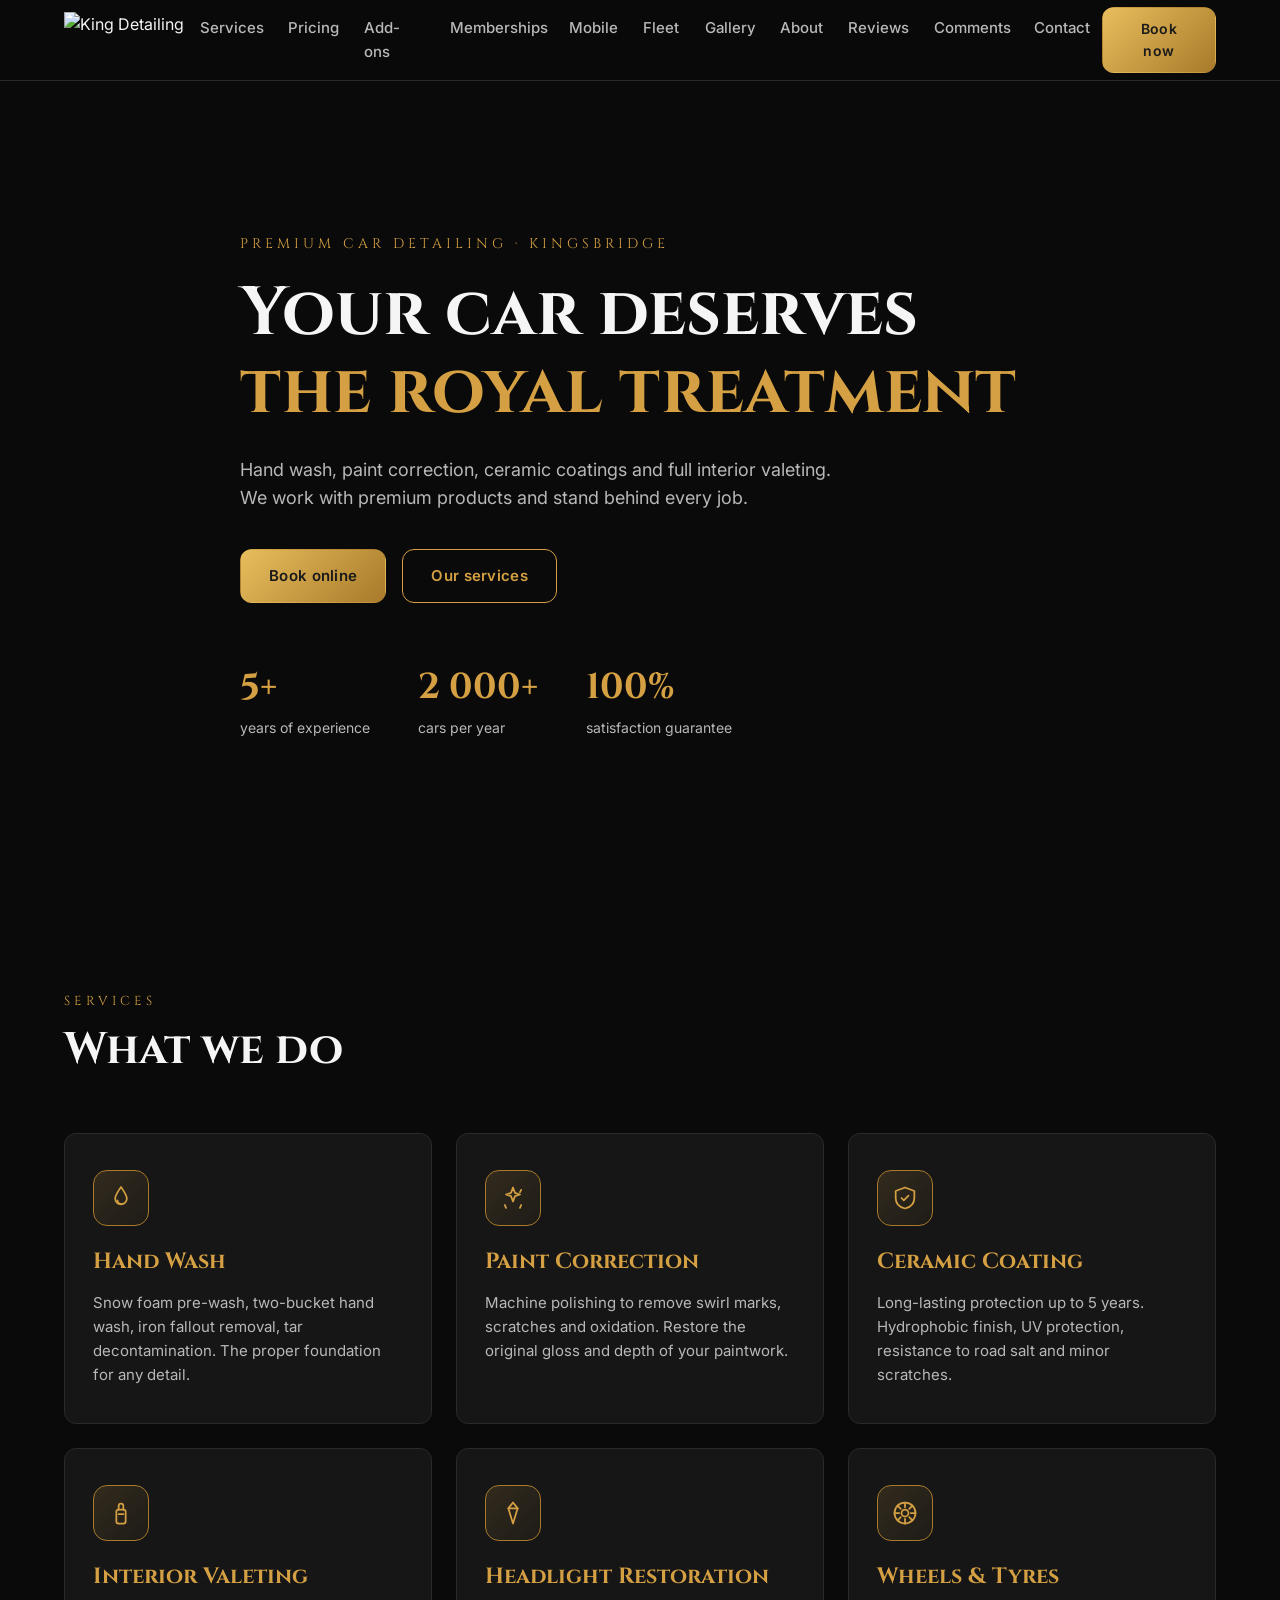
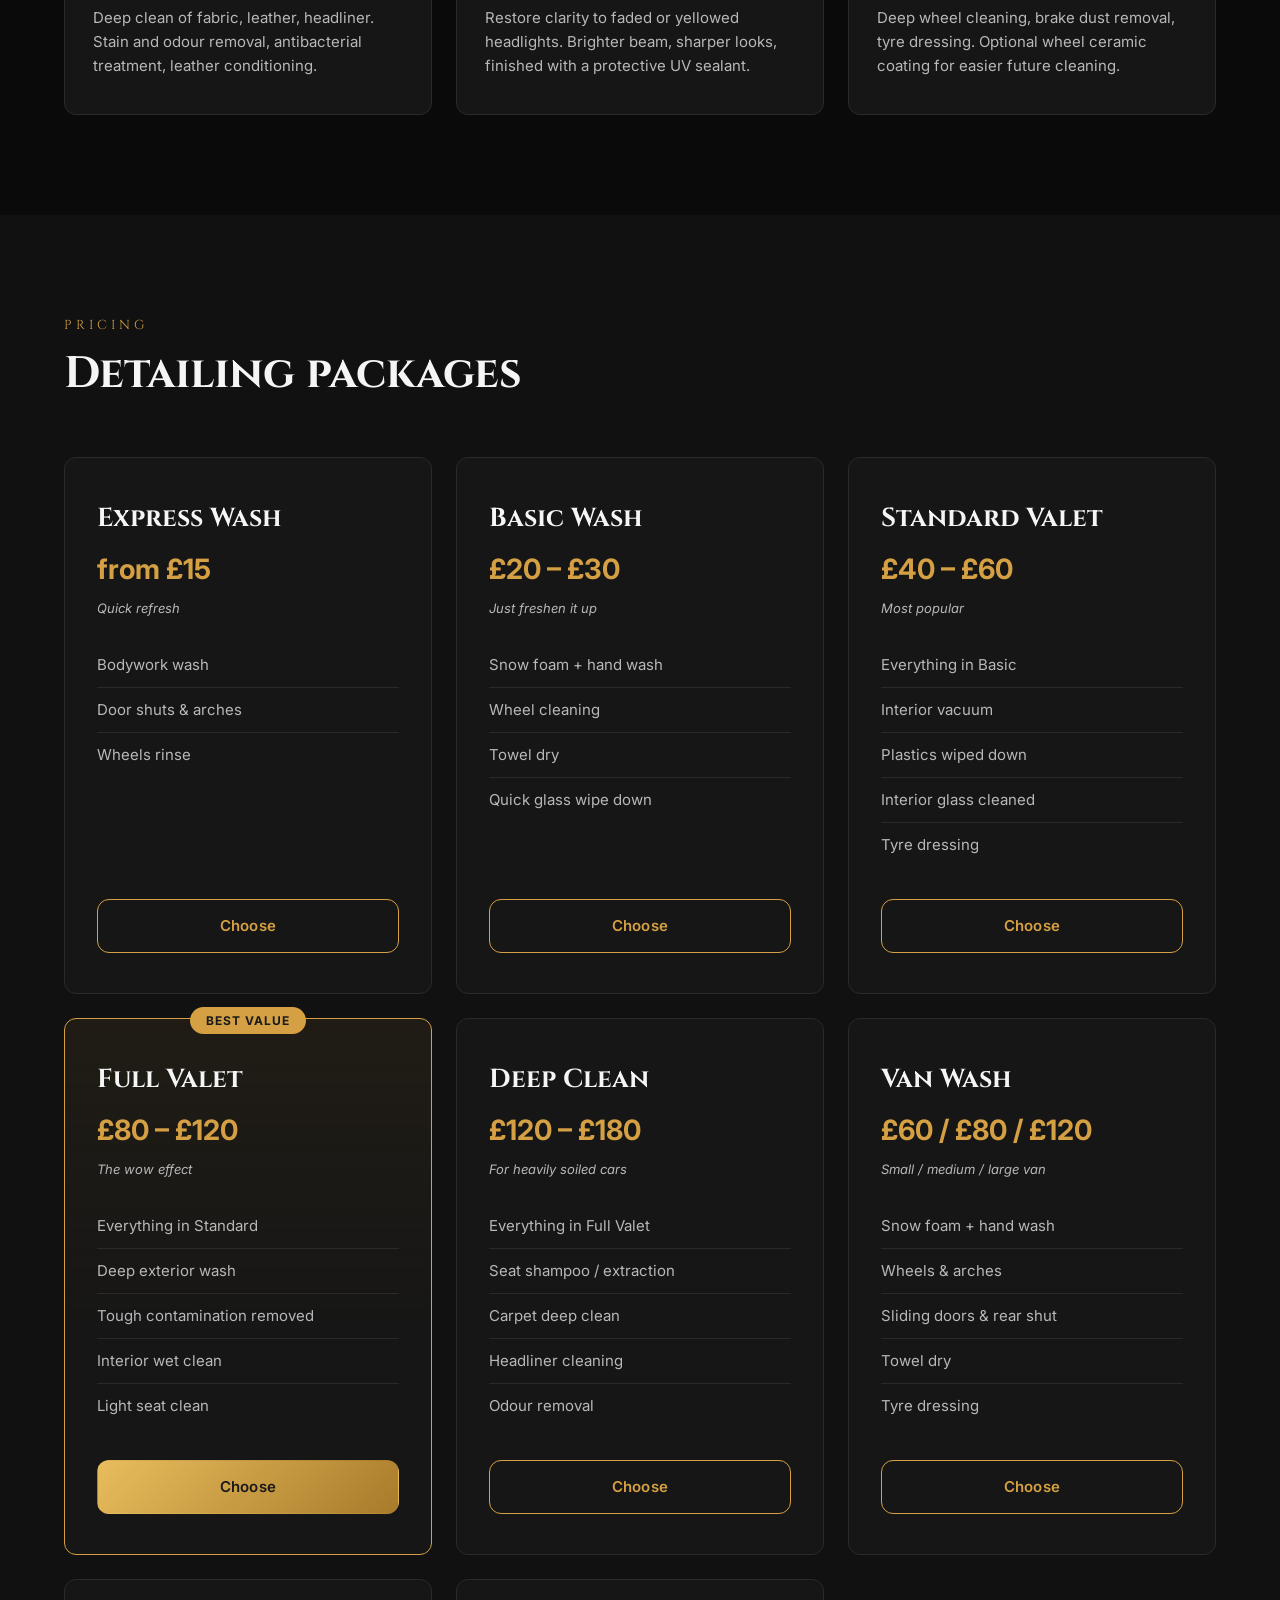
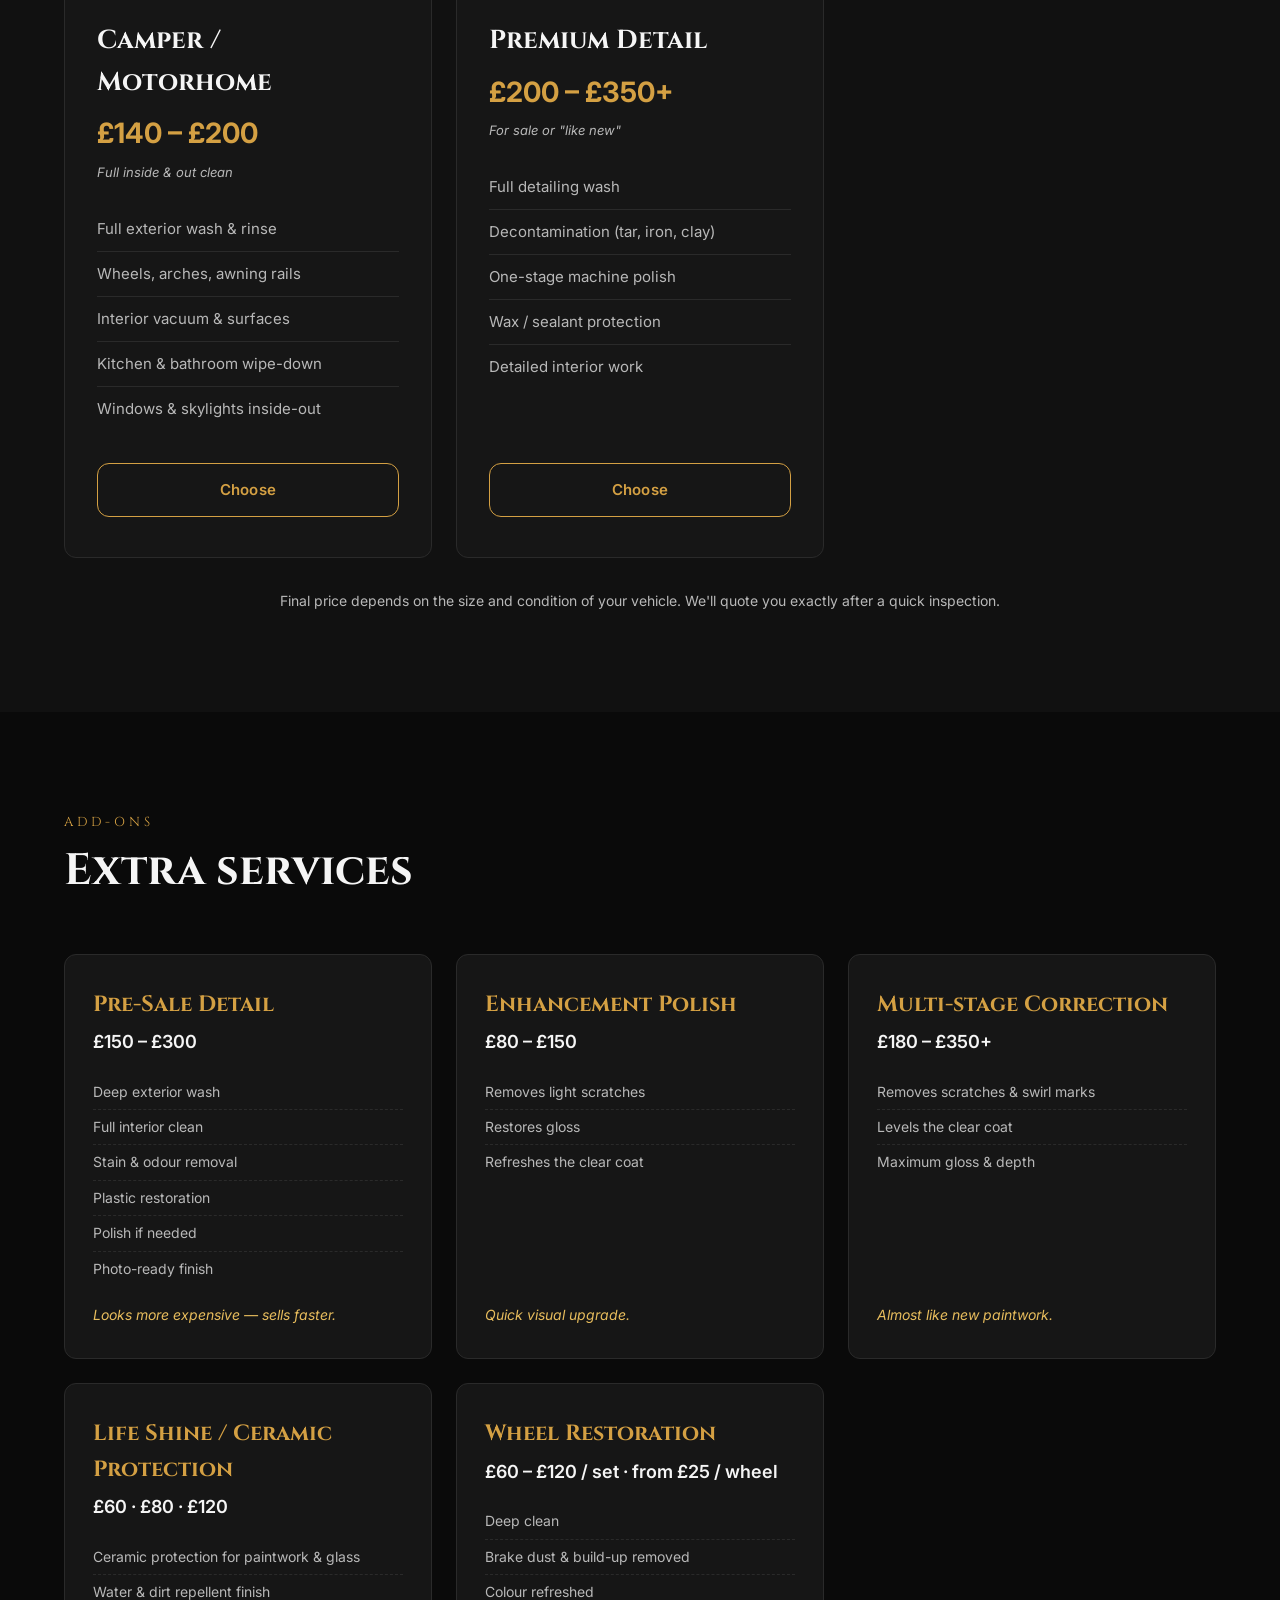
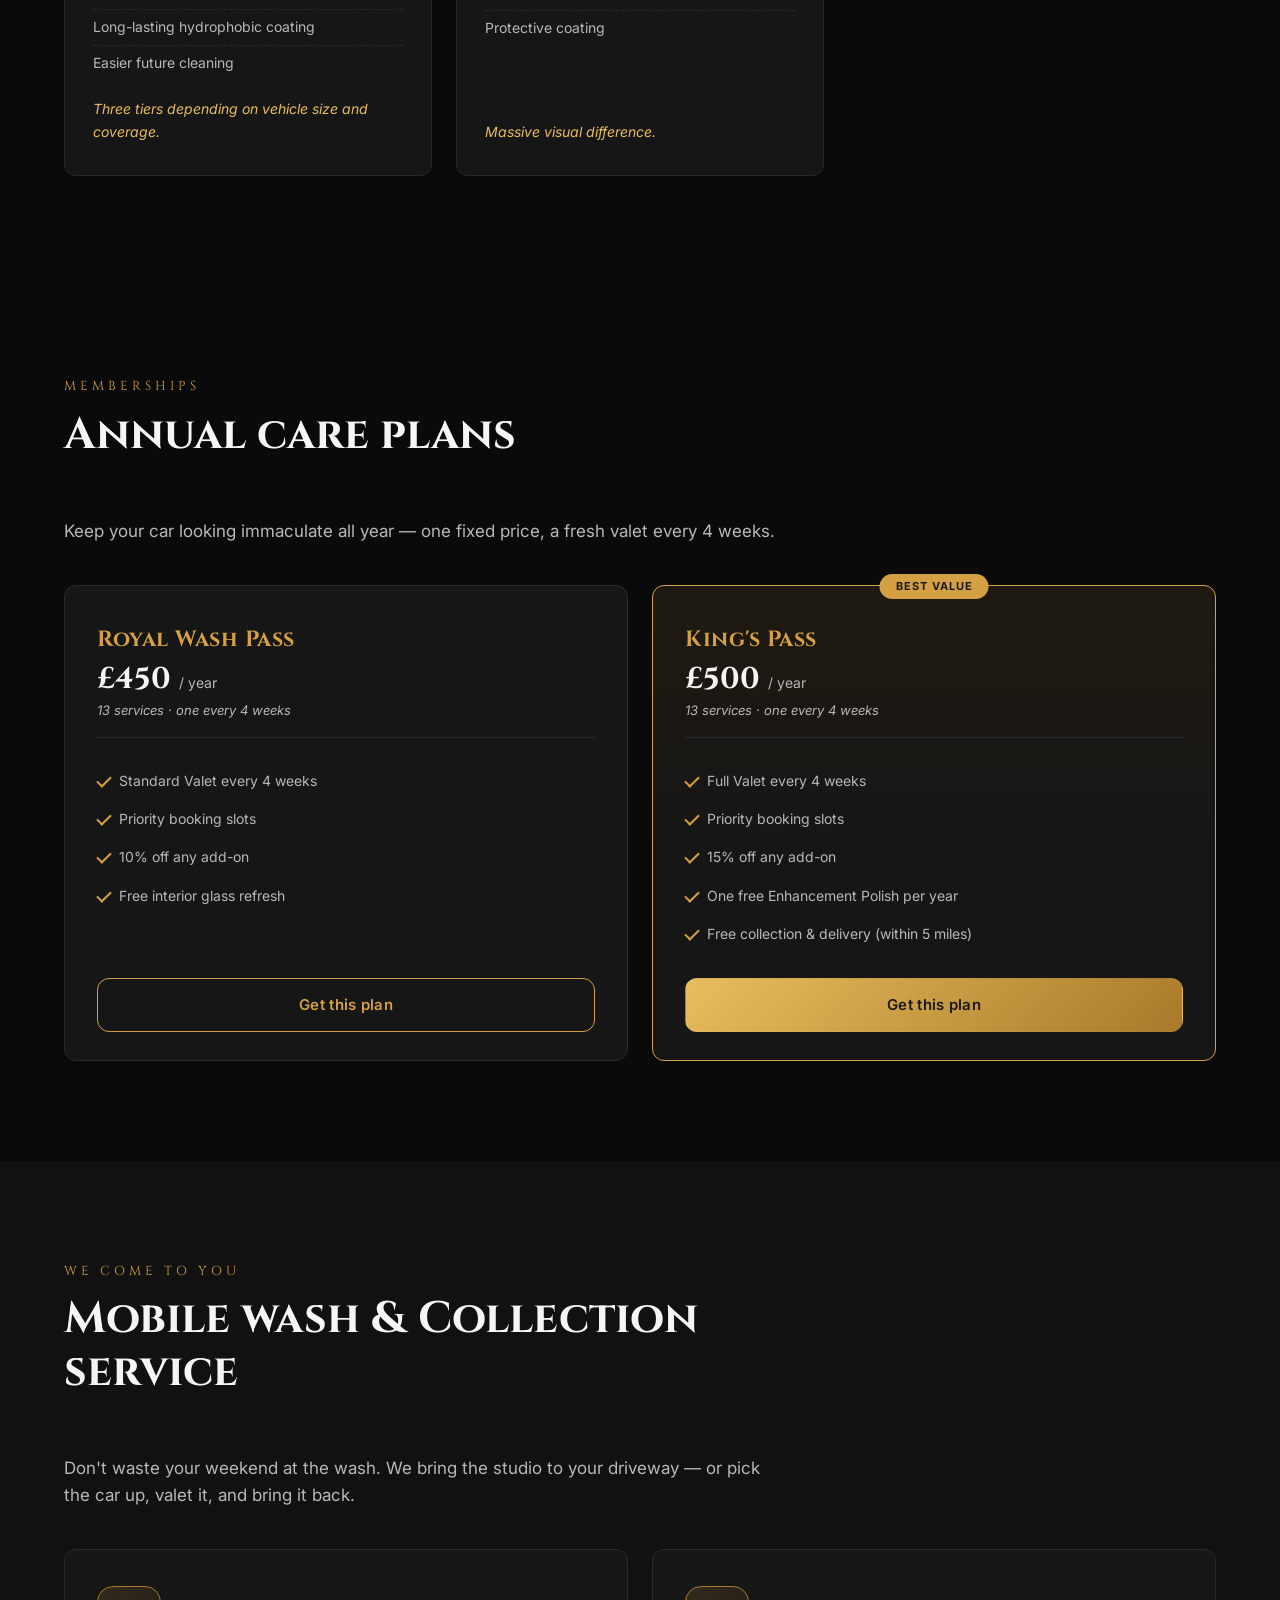
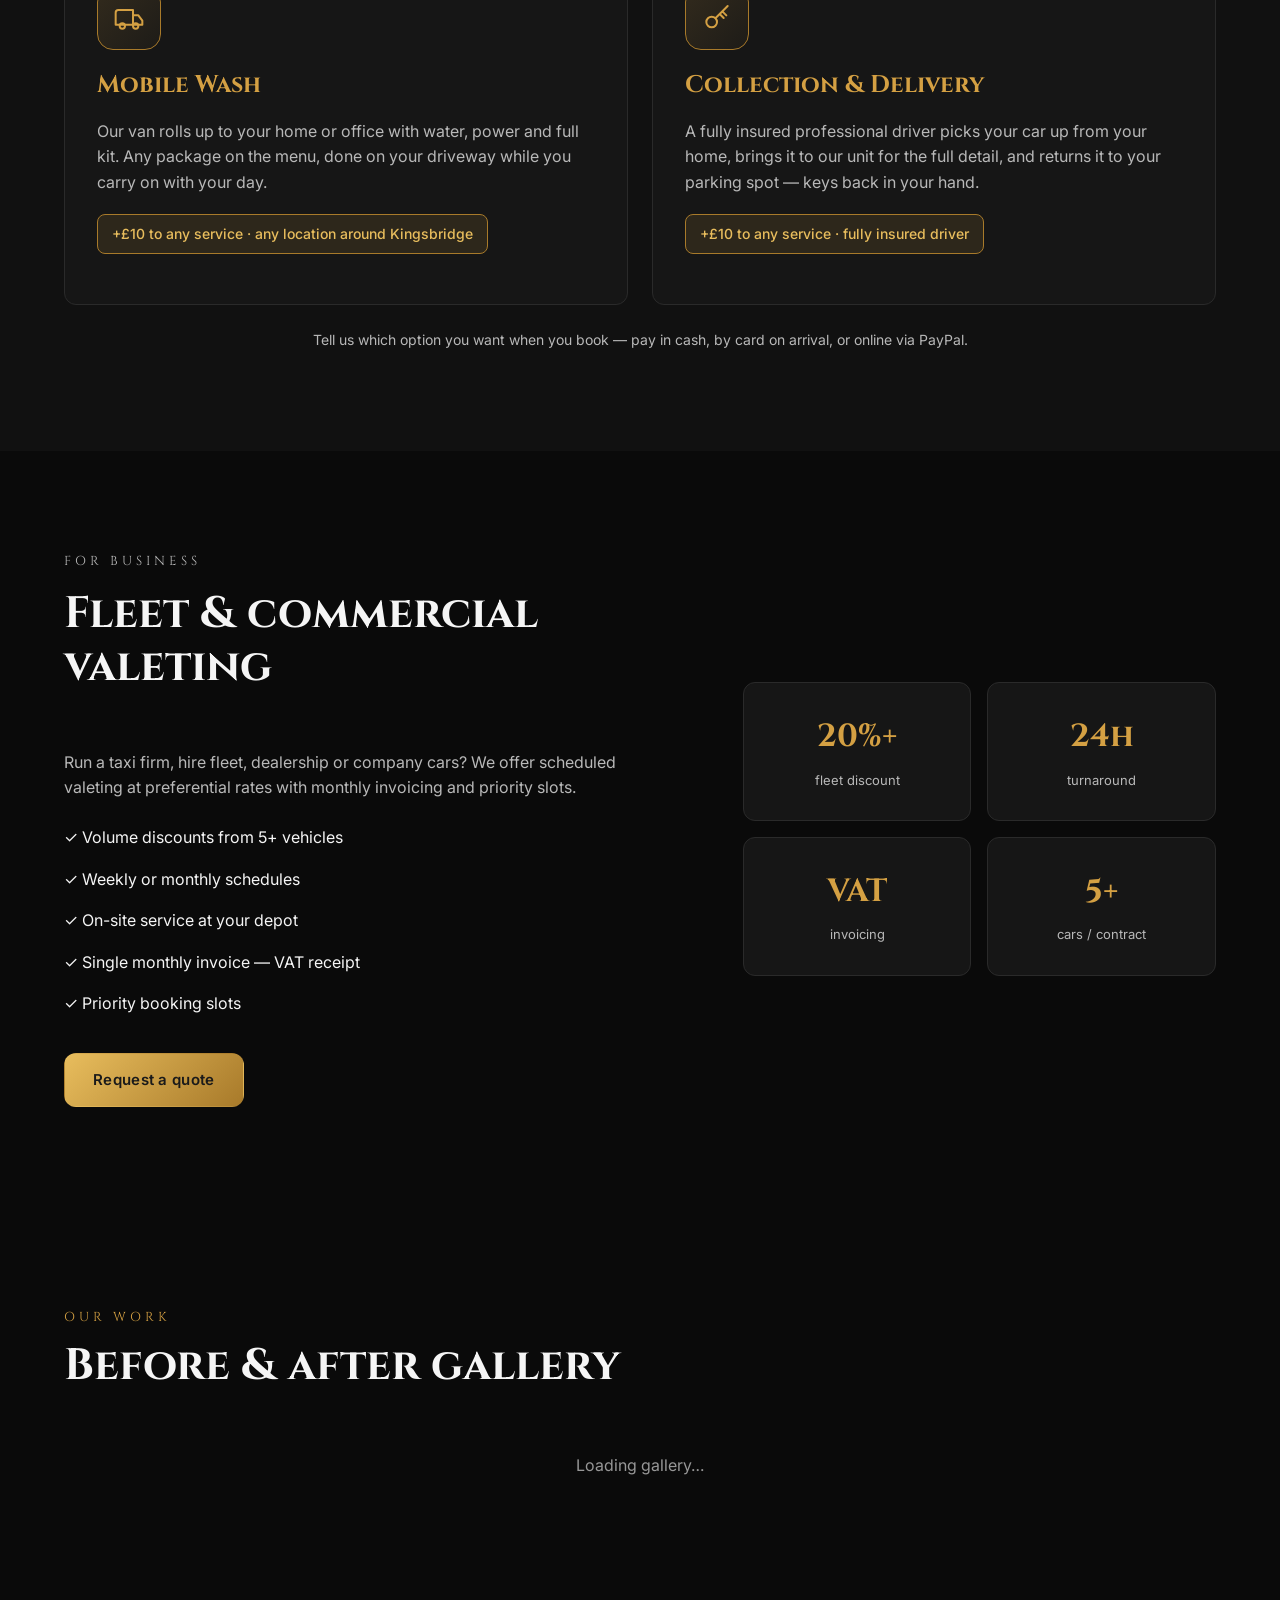
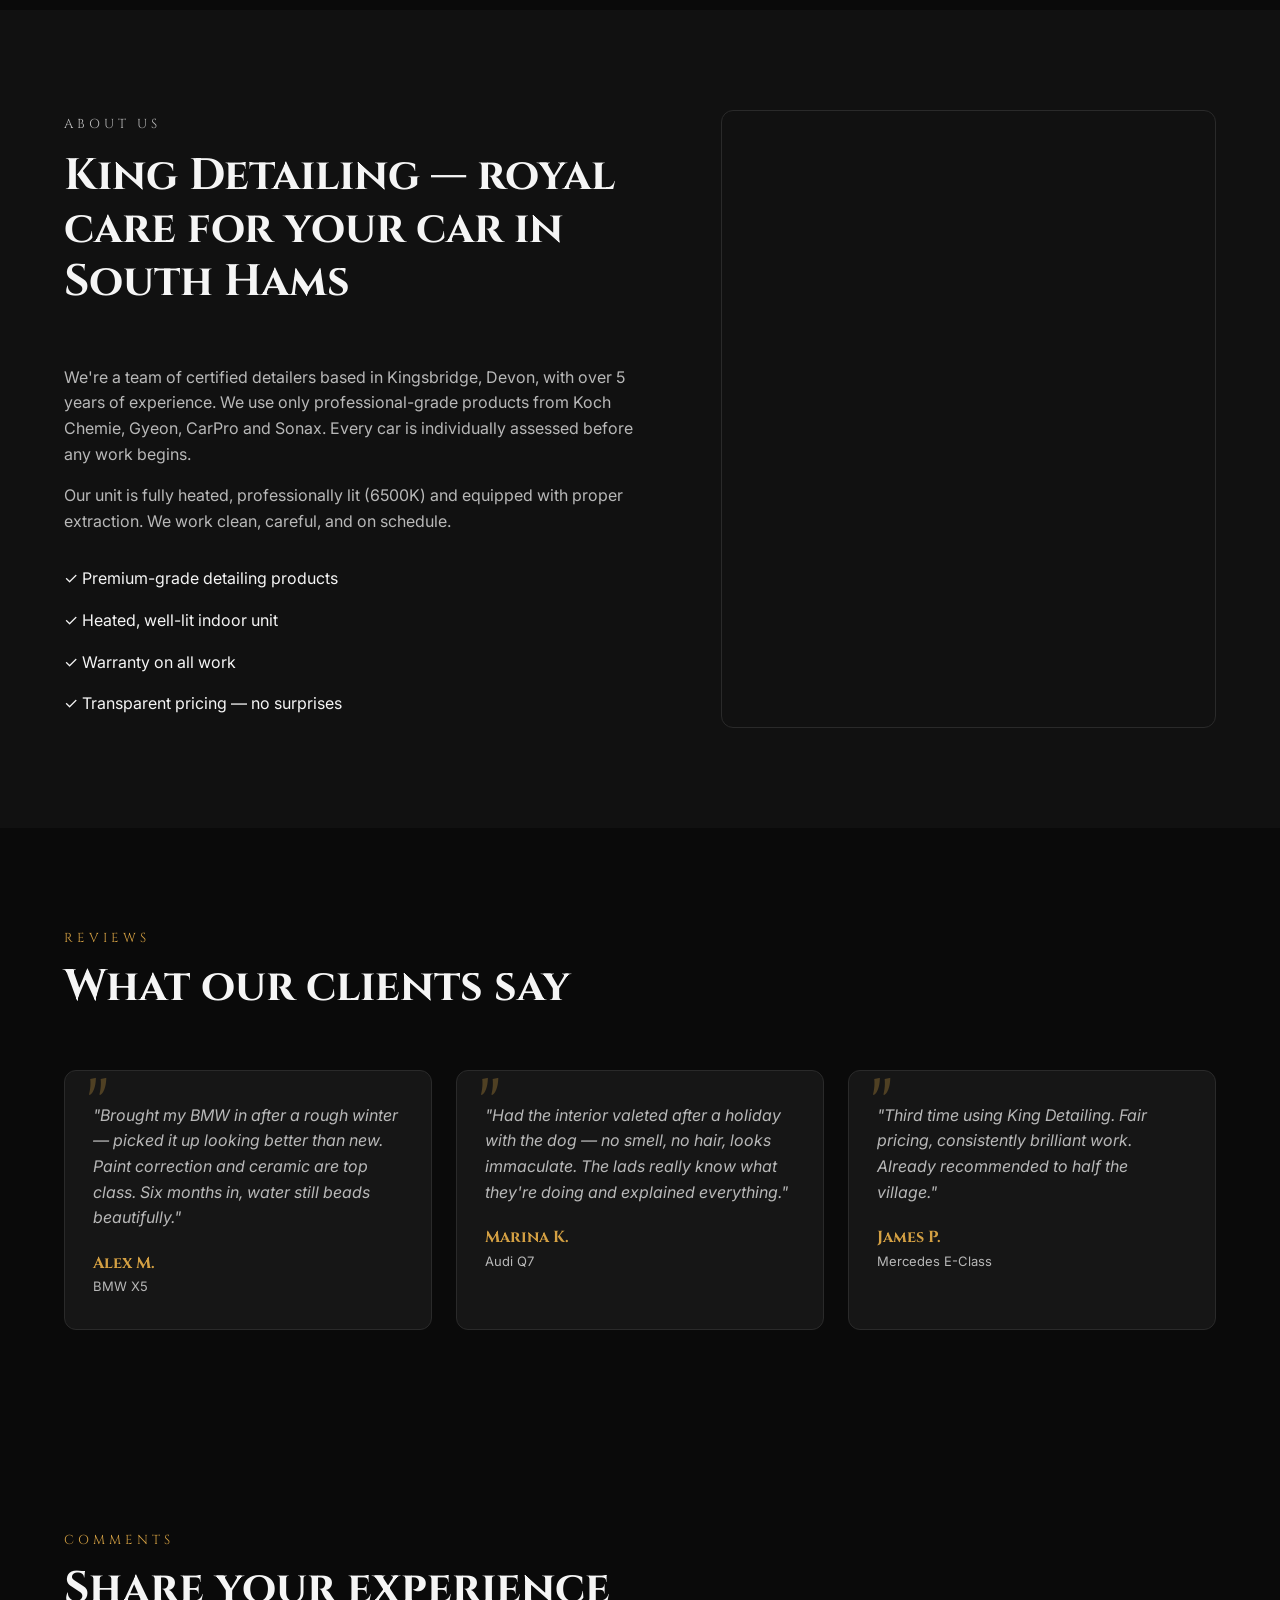
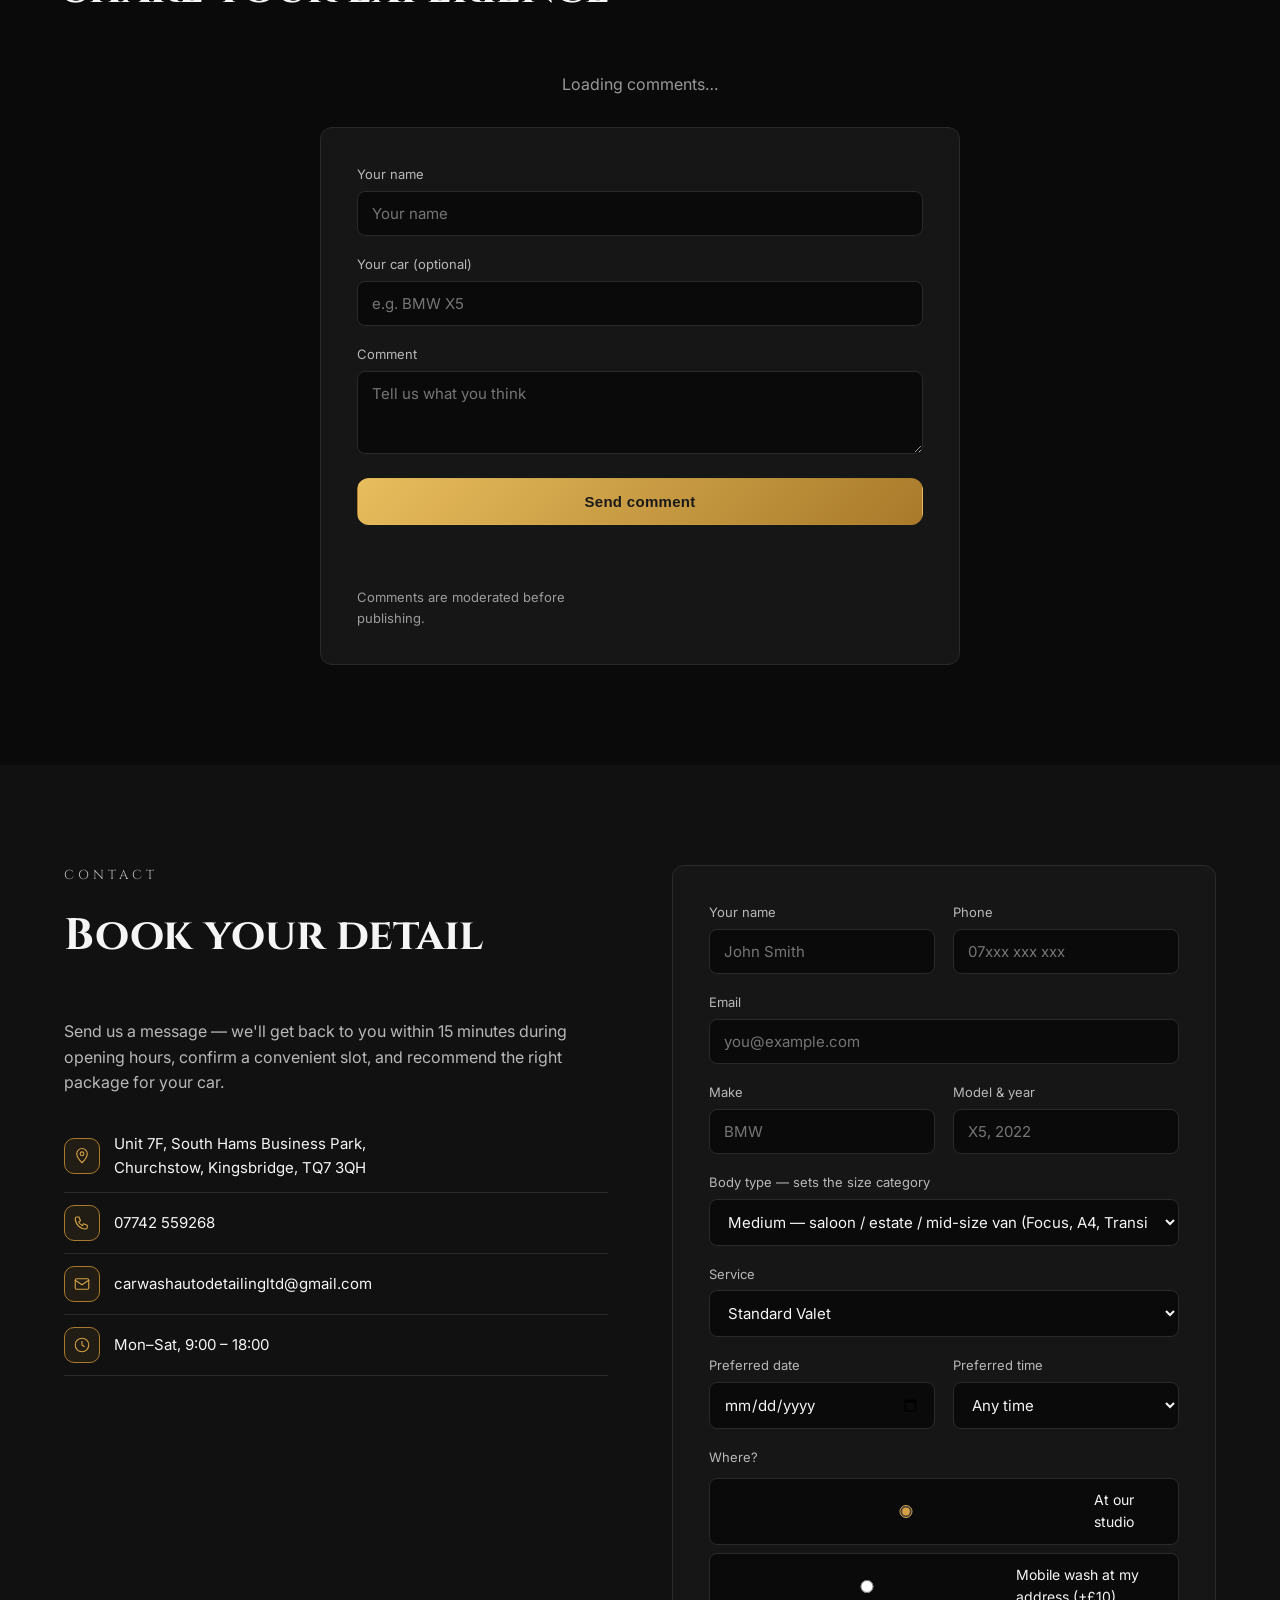
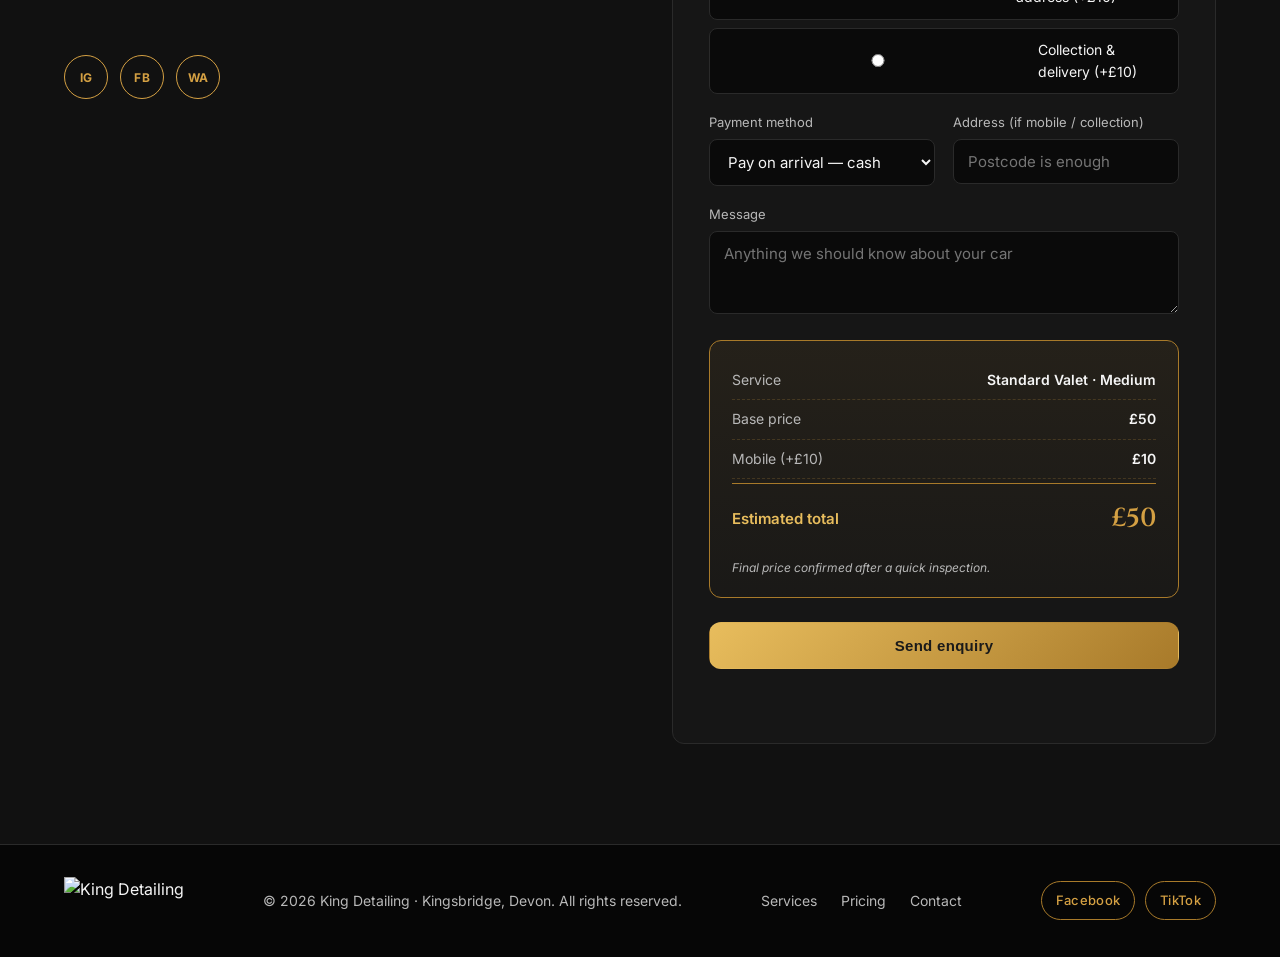
==== commit 75963972: "Remove gift cards entirely (card, CTAs, form gift toggle, JS branches) Co-Authored-By: Claude Opus 4" ====
--- a/index.html
+++ b/index.html
@@ -2,7 +2,7 @@
 <html lang="en">
 <head>
   <meta charset="UTF-8" />
-  <meta name="viewport" content="width=device-width, initial-scale=1.0" />
+  <meta name="viewport" content="width=device-width, initial-scale=1.0, viewport-fit=cover" />
   <title>King Detailing — Premium Car Detailing in Kingsbridge, Devon</title>
   <meta name="description" content="King Detailing — premium car detailing studio in Kingsbridge, South Hams. Hand wash, paint correction, ceramic coating, interior valeting. Book online." />
   <link rel="icon" href="assets/img/logo.png" />
@@ -278,8 +278,8 @@
   <section class="section" id="memberships">
     <div class="container">
       <p class="section__eyebrow">Memberships</p>
-      <h2 class="section__title">Annual care plans &amp; gift cards</h2>
-      <p class="memberships__lead">Keep your car looking immaculate all year — one fixed price, a fresh valet every 4 weeks. Or gift the experience to someone who deserves a treat.</p>
+      <h2 class="section__title">Annual care plans</h2>
+      <p class="memberships__lead">Keep your car looking immaculate all year — one fixed price, a fresh valet every 4 weeks.</p>
 
       <div class="memberships">
         <article class="membership">
@@ -293,7 +293,6 @@
             <li>Free interior glass refresh</li>
           </ul>
           <a href="#contact" class="btn btn--ghost membership__cta" data-plan="royal">Get this plan</a>
-          <a href="#contact" class="membership__gift" data-plan="royal" data-gift="1"><svg viewBox="0 0 24 24" fill="none" stroke="currentColor" stroke-width="1.5" stroke-linecap="round" stroke-linejoin="round"><rect x="3" y="8" width="18" height="13" rx="1"/><path d="M3 12h18M12 8v13"/><path d="M7.5 8a2.5 2.5 0 010-5c1.7 0 4.5 5 4.5 5s-2.8 0-4.5 0zM16.5 8a2.5 2.5 0 000-5c-1.7 0-4.5 5-4.5 5s2.8 0 4.5 0z"/></svg> Gift this plan</a>
         </article>
 
         <article class="membership membership--featured">
@@ -309,22 +308,6 @@
             <li>Free collection &amp; delivery (within 5 miles)</li>
           </ul>
           <a href="#contact" class="btn btn--gold membership__cta" data-plan="kings">Get this plan</a>
-          <a href="#contact" class="membership__gift" data-plan="kings" data-gift="1"><svg viewBox="0 0 24 24" fill="none" stroke="currentColor" stroke-width="1.5" stroke-linecap="round" stroke-linejoin="round"><rect x="3" y="8" width="18" height="13" rx="1"/><path d="M3 12h18M12 8v13"/><path d="M7.5 8a2.5 2.5 0 010-5c1.7 0 4.5 5 4.5 5s-2.8 0-4.5 0zM16.5 8a2.5 2.5 0 000-5c-1.7 0-4.5 5-4.5 5s2.8 0 4.5 0z"/></svg> Gift this plan</a>
-        </article>
-
-        <article class="membership membership--gift">
-          <div class="membership__icon"><svg viewBox="0 0 24 24" fill="none" stroke="currentColor" stroke-width="1.5" stroke-linecap="round" stroke-linejoin="round"><rect x="3" y="8" width="18" height="13" rx="1"/><path d="M3 12h18M12 8v13"/><path d="M7.5 8a2.5 2.5 0 010-5c1.7 0 4.5 5 4.5 5s-2.8 0-4.5 0zM16.5 8a2.5 2.5 0 000-5c-1.7 0-4.5 5-4.5 5s2.8 0 4.5 0z"/></svg></div>
-          <h3 class="membership__name">Gift Card</h3>
-          <p class="membership__price">£25+</p>
-          <p class="membership__tag">Any amount, any service</p>
-          <ul>
-            <li>Choose any amount from £25</li>
-            <li>Redeemable against any service</li>
-            <li>Beautiful printed or digital card</li>
-            <li>Personal message to the recipient</li>
-            <li>Valid 12 months</li>
-          </ul>
-          <a href="#contact" class="btn btn--ghost membership__cta" data-plan="gift" data-gift="1">Buy a gift card</a>
         </article>
       </div>
     </div>
@@ -526,7 +509,6 @@
             <option value="premium">Premium Detail</option>
             <option value="royal">Royal Wash Pass — £450 / year</option>
             <option value="kings">King's Pass — £500 / year</option>
-            <option value="gift">Gift card — any amount</option>
             <option value="quote">Add-on / detailing — quote on inspection</option>
             <option value="fleet">Fleet / Commercial enquiry</option>
           </select>
@@ -551,26 +533,6 @@
             <option>17:00</option>
           </select>
         </label>
-
-        <label class="form__full form__check">
-          <input type="checkbox" name="gift" id="giftToggle" />
-          <span class="form__check-label"><svg viewBox="0 0 24 24" fill="none" stroke="currentColor" stroke-width="1.5" stroke-linecap="round" stroke-linejoin="round"><rect x="3" y="8" width="18" height="13" rx="1"/><path d="M3 12h18M12 8v13"/><path d="M7.5 8a2.5 2.5 0 010-5c1.7 0 4.5 5 4.5 5s-2.8 0-4.5 0zM16.5 8a2.5 2.5 0 000-5c-1.7 0-4.5 5-4.5 5s2.8 0 4.5 0z"/></svg> This is a gift for someone</span>
-        </label>
-
-        <div class="form__gift form__full" id="giftFields" hidden>
-          <label>
-            <span>Recipient name</span>
-            <input type="text" name="recipient_name" placeholder="Who's it for?" />
-          </label>
-          <label>
-            <span>Recipient phone or email</span>
-            <input type="text" name="recipient_contact" placeholder="So we can deliver the card" />
-          </label>
-          <label class="form__full">
-            <span>Personal message (optional)</span>
-            <textarea name="gift_message" rows="2" placeholder="A few words for the gift card"></textarea>
-          </label>
-        </div>
 
         <label class="form__full">
           <span>Where?</span>
@@ -638,7 +600,7 @@
     </div>
   </footer>
 
-  <script src="assets/js/main.js"></script>
+  <script src="assets/js/main.js?v=4"></script>
   <script type="module" src="assets/js/site-supabase.js"></script>
 </body>
 </html>
--- a/assets/css/style.css
+++ b/assets/css/style.css
@@ -578,6 +578,45 @@
 }
 .form__total-note { color: var(--text-dim); font-size: 12px; margin-top: 10px; font-style: italic; }
 
+/* === Floating scroll button === */
+.scroll-fab {
+  position: fixed;
+  right: 20px;
+  bottom: 24px;
+  width: 48px;
+  height: 48px;
+  border-radius: 50%;
+  border: 1px solid var(--gold);
+  background: #0f1115;
+  color: var(--gold);
+  display: flex;
+  align-items: center;
+  justify-content: center;
+  cursor: pointer;
+  opacity: 0;
+  transform: translateY(12px);
+  pointer-events: none;
+  transition: opacity .25s, transform .25s, background .2s, color .2s;
+  z-index: 95;
+  box-shadow: 0 6px 20px rgba(0,0,0,0.5);
+  -webkit-tap-highlight-color: transparent;
+}
+.scroll-fab.is-visible { opacity: 1; transform: translateY(0); pointer-events: auto; }
+.scroll-fab:hover { background: var(--gold); color: #0f1115; }
+.scroll-fab:active { background: var(--gold); color: #0f1115; }
+.scroll-fab svg { width: 22px; height: 22px; transition: transform .25s; }
+.scroll-fab.is-up svg { transform: rotate(180deg); }
+
+@media (max-width: 900px) {
+  .scroll-fab {
+    width: 50px;
+    height: 50px;
+    right: 16px;
+    bottom: 28px;
+  }
+  .scroll-fab svg { width: 24px; height: 24px; }
+}
+
 /* === Gallery (horizontal scroll) === */
 .gallery {
   display: flex;
@@ -818,26 +857,33 @@
     top: 0;
     right: 0;
     bottom: 0;
-    width: min(320px, 85vw);
-    background: var(--bg-alt);
+    width: min(360px, 88vw);
+    height: 100vh;
+    height: 100dvh;
+    background: linear-gradient(180deg, #16191f 0%, #0f1115 100%);
     flex-direction: column;
     align-items: stretch;
-    padding: 96px 28px 32px;
-    gap: 4px;
+    padding: calc(env(safe-area-inset-top, 0px) + 80px) 24px calc(env(safe-area-inset-bottom, 0px) + 24px);
+    gap: 0;
     border-left: 1px solid var(--border);
     transform: translateX(105%);
-    transition: transform 0.3s ease;
+    transition: transform 0.32s cubic-bezier(.32,.72,.0,1);
     overflow-y: auto;
+    -webkit-overflow-scrolling: touch;
+    overscroll-behavior: contain;
     z-index: 100;
-    box-shadow: -20px 0 40px rgba(0,0,0,0.4);
+    box-shadow: -20px 0 40px rgba(0,0,0,0.5);
   }
   .nav.open { transform: translateX(0); }
   .nav a {
     font-size: 17px;
-    padding: 14px 4px;
-    border-bottom: 1px solid var(--border);
+    padding: 16px 4px;
+    border-bottom: 1px solid rgba(255,255,255,0.06);
     color: var(--text);
+    letter-spacing: 0.3px;
+    transition: color var(--transition), padding-left var(--transition);
   }
+  .nav a:hover, .nav a:active { color: var(--gold); padding-left: 8px; }
   .nav a:last-child { border-bottom: none; }
   body.nav-locked { overflow: hidden; }
   .burger { display: flex; }
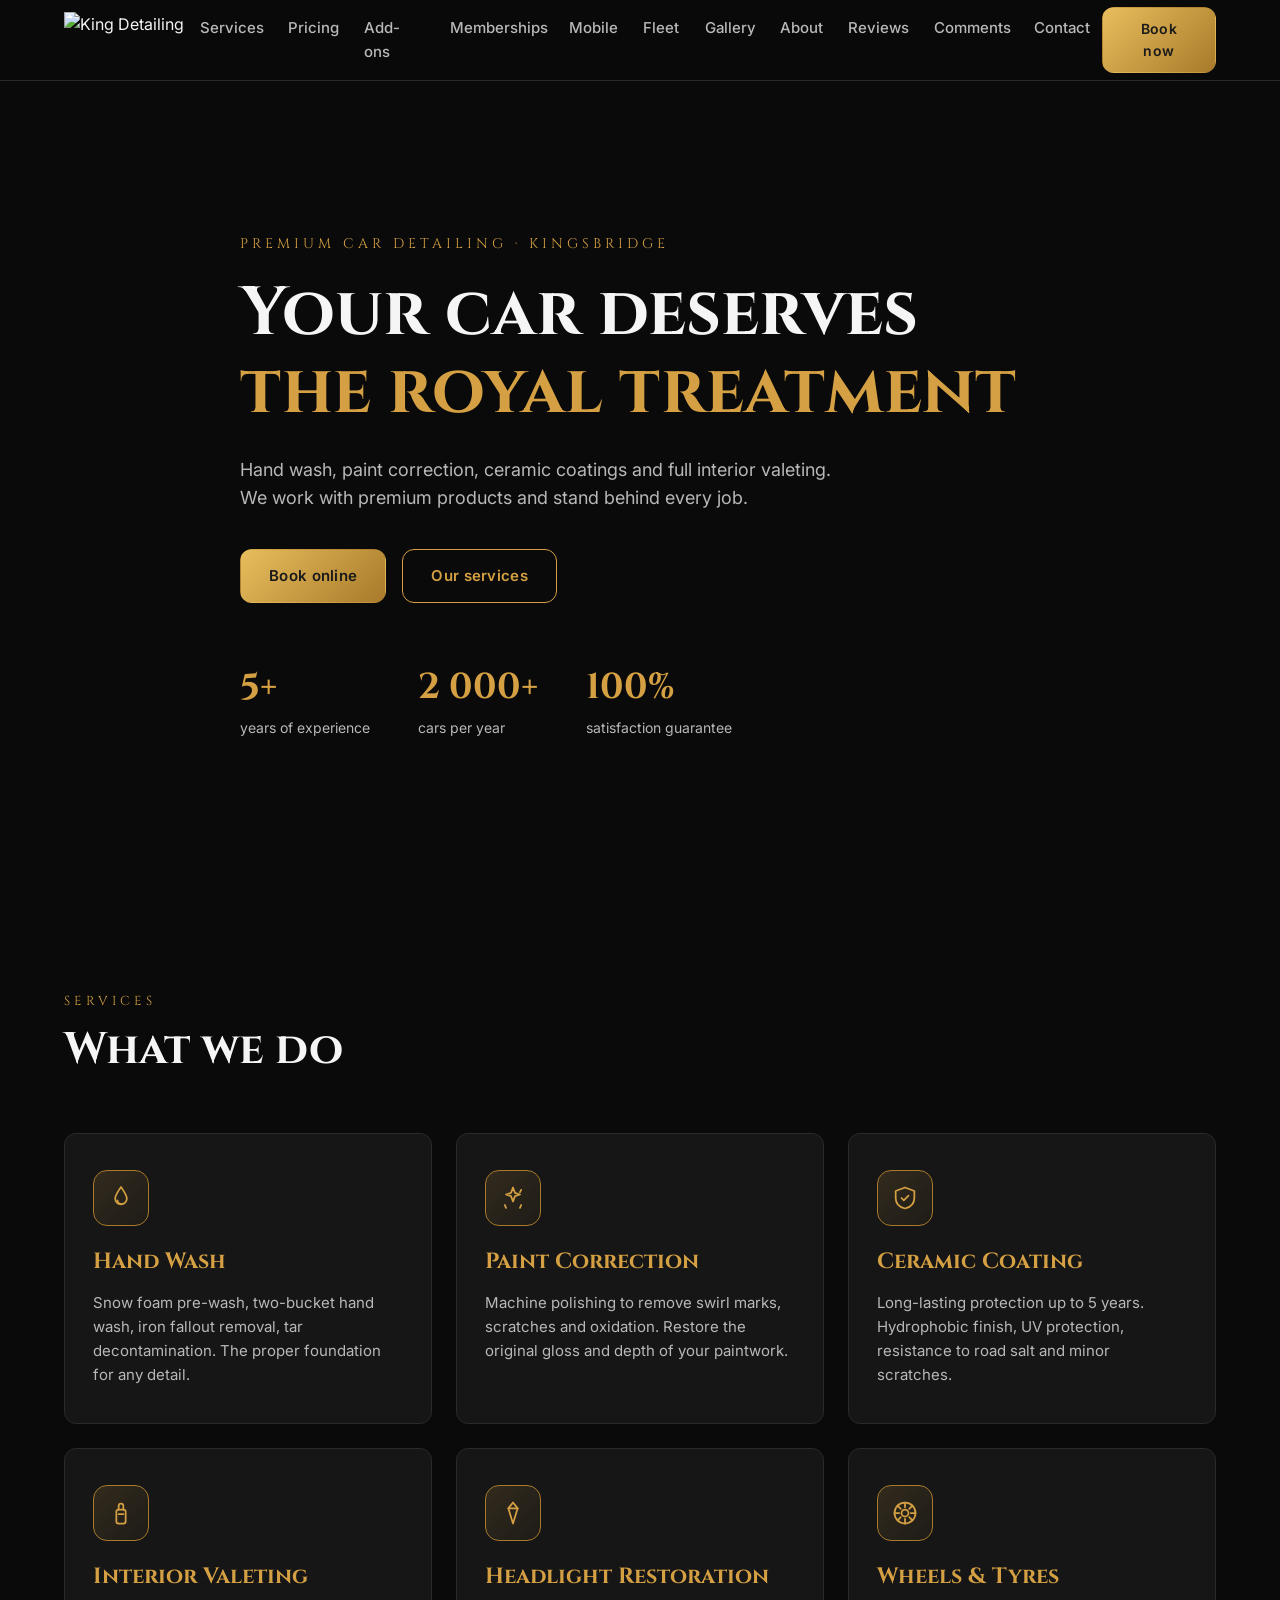
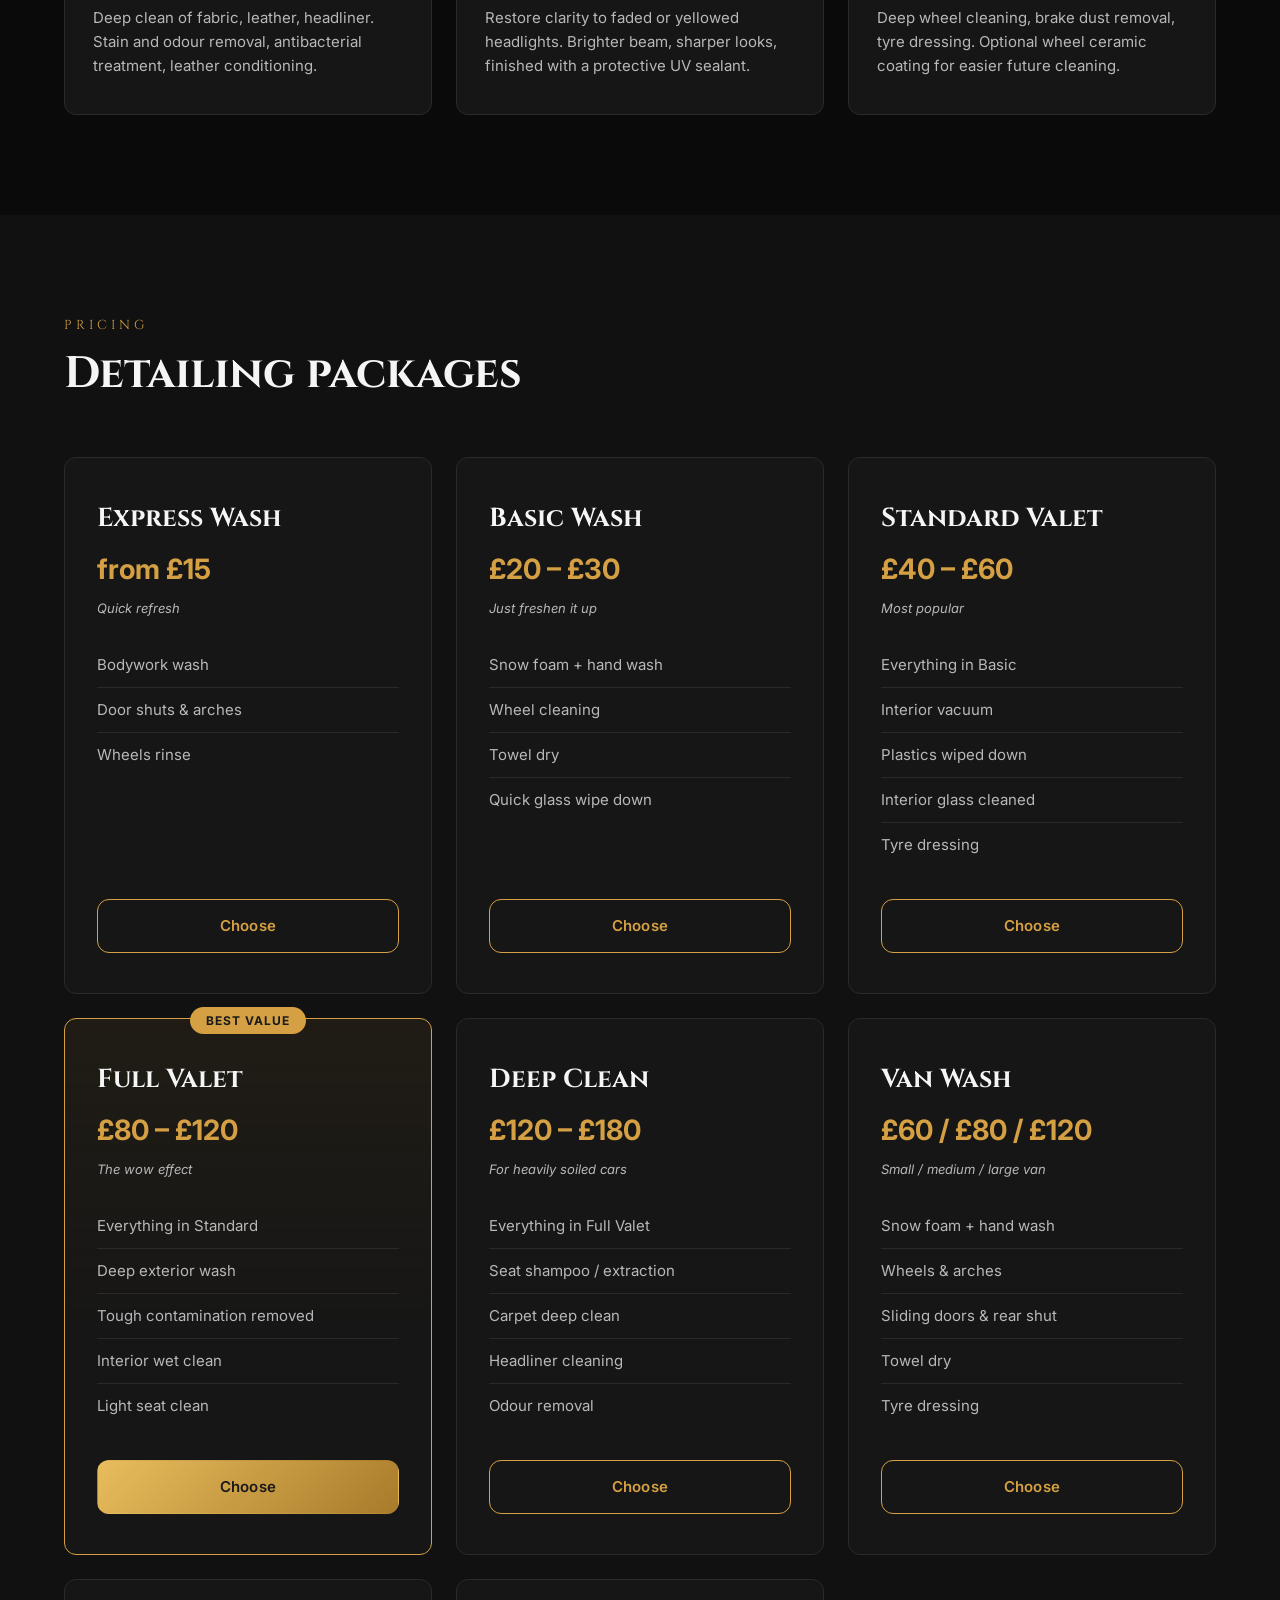
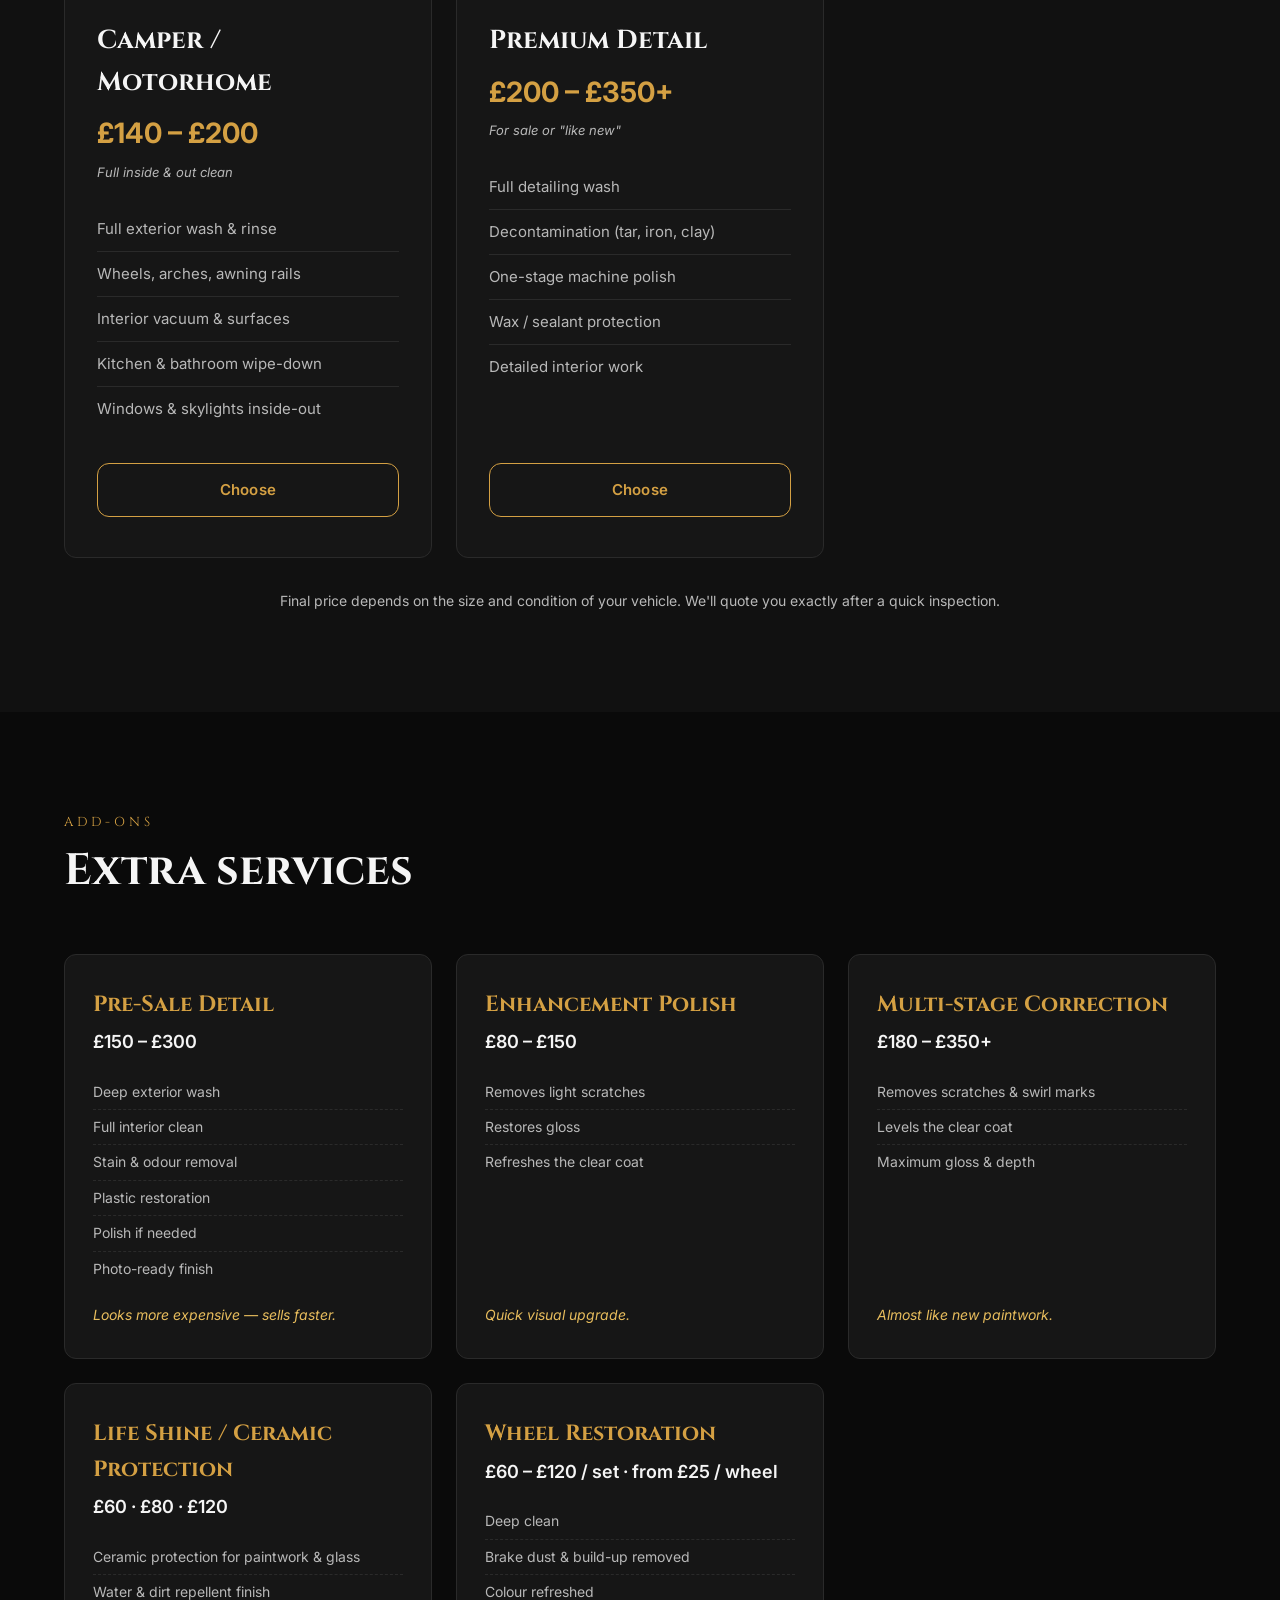
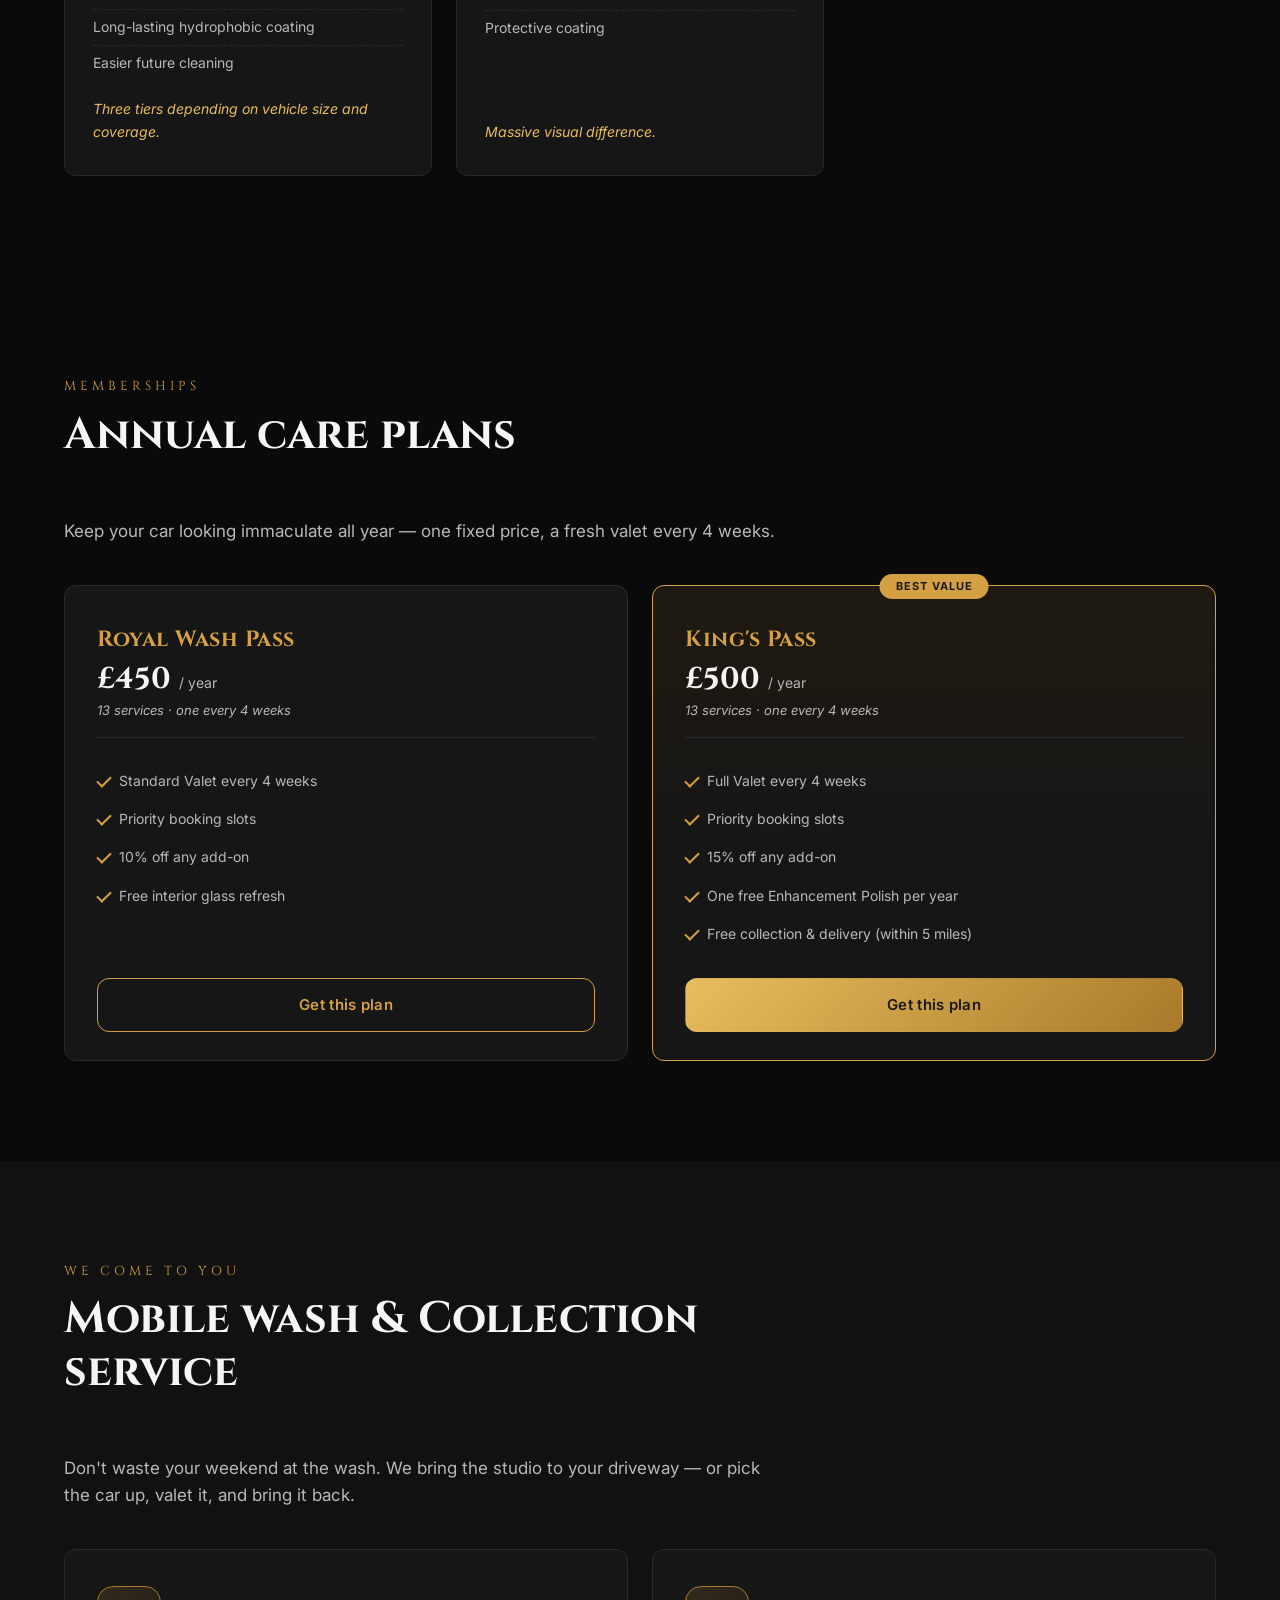
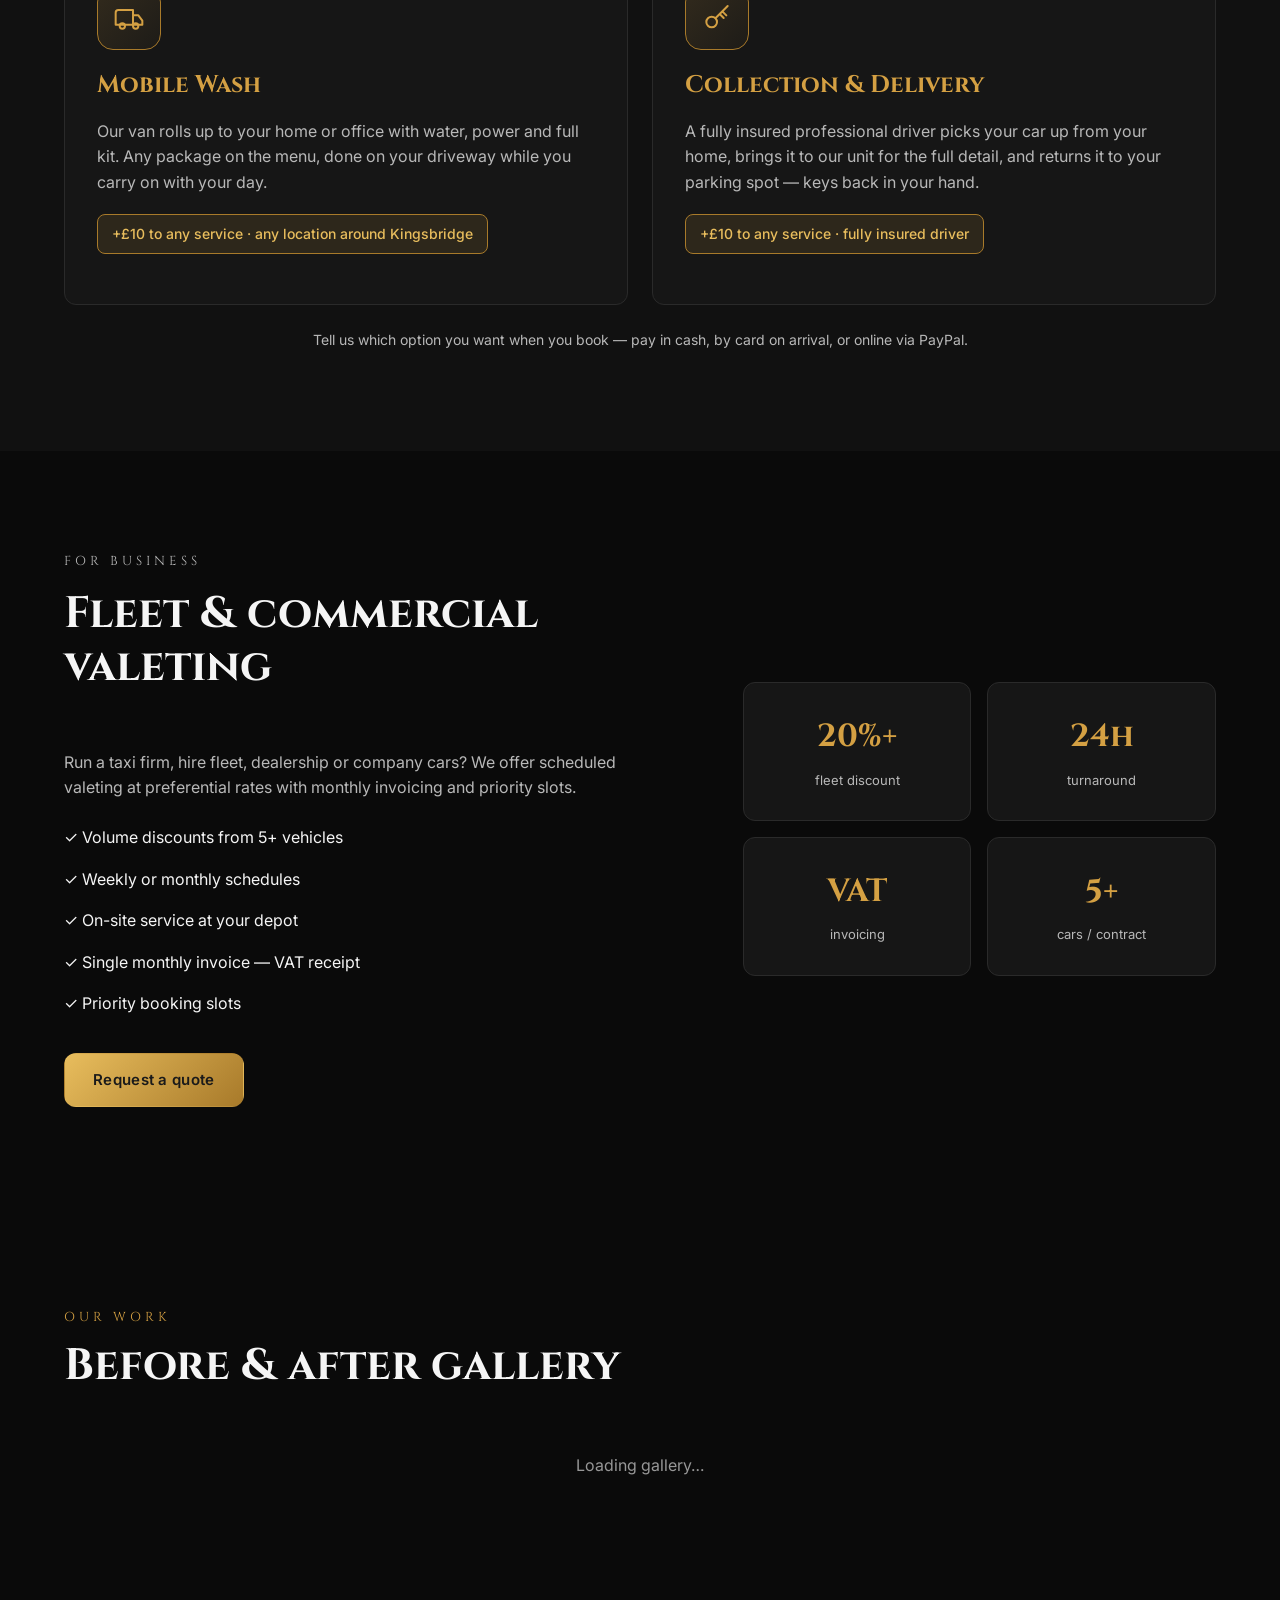
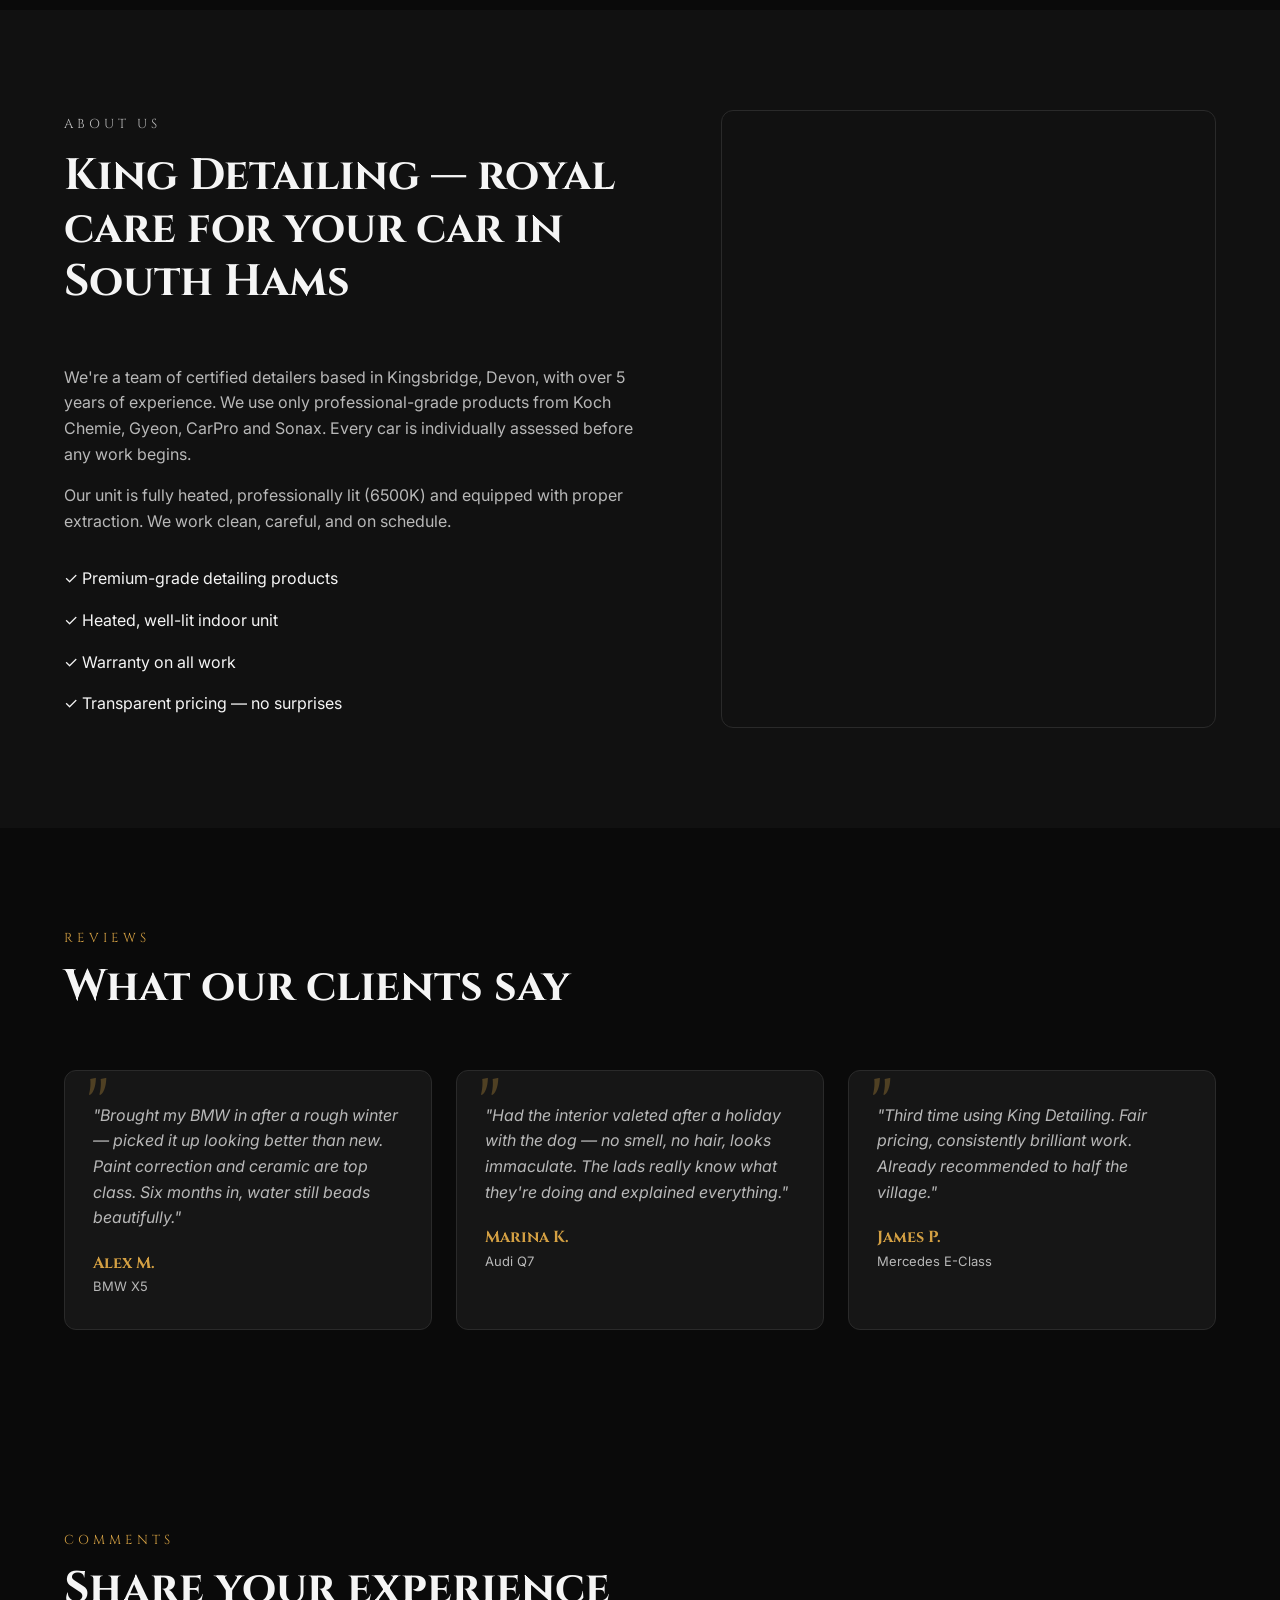
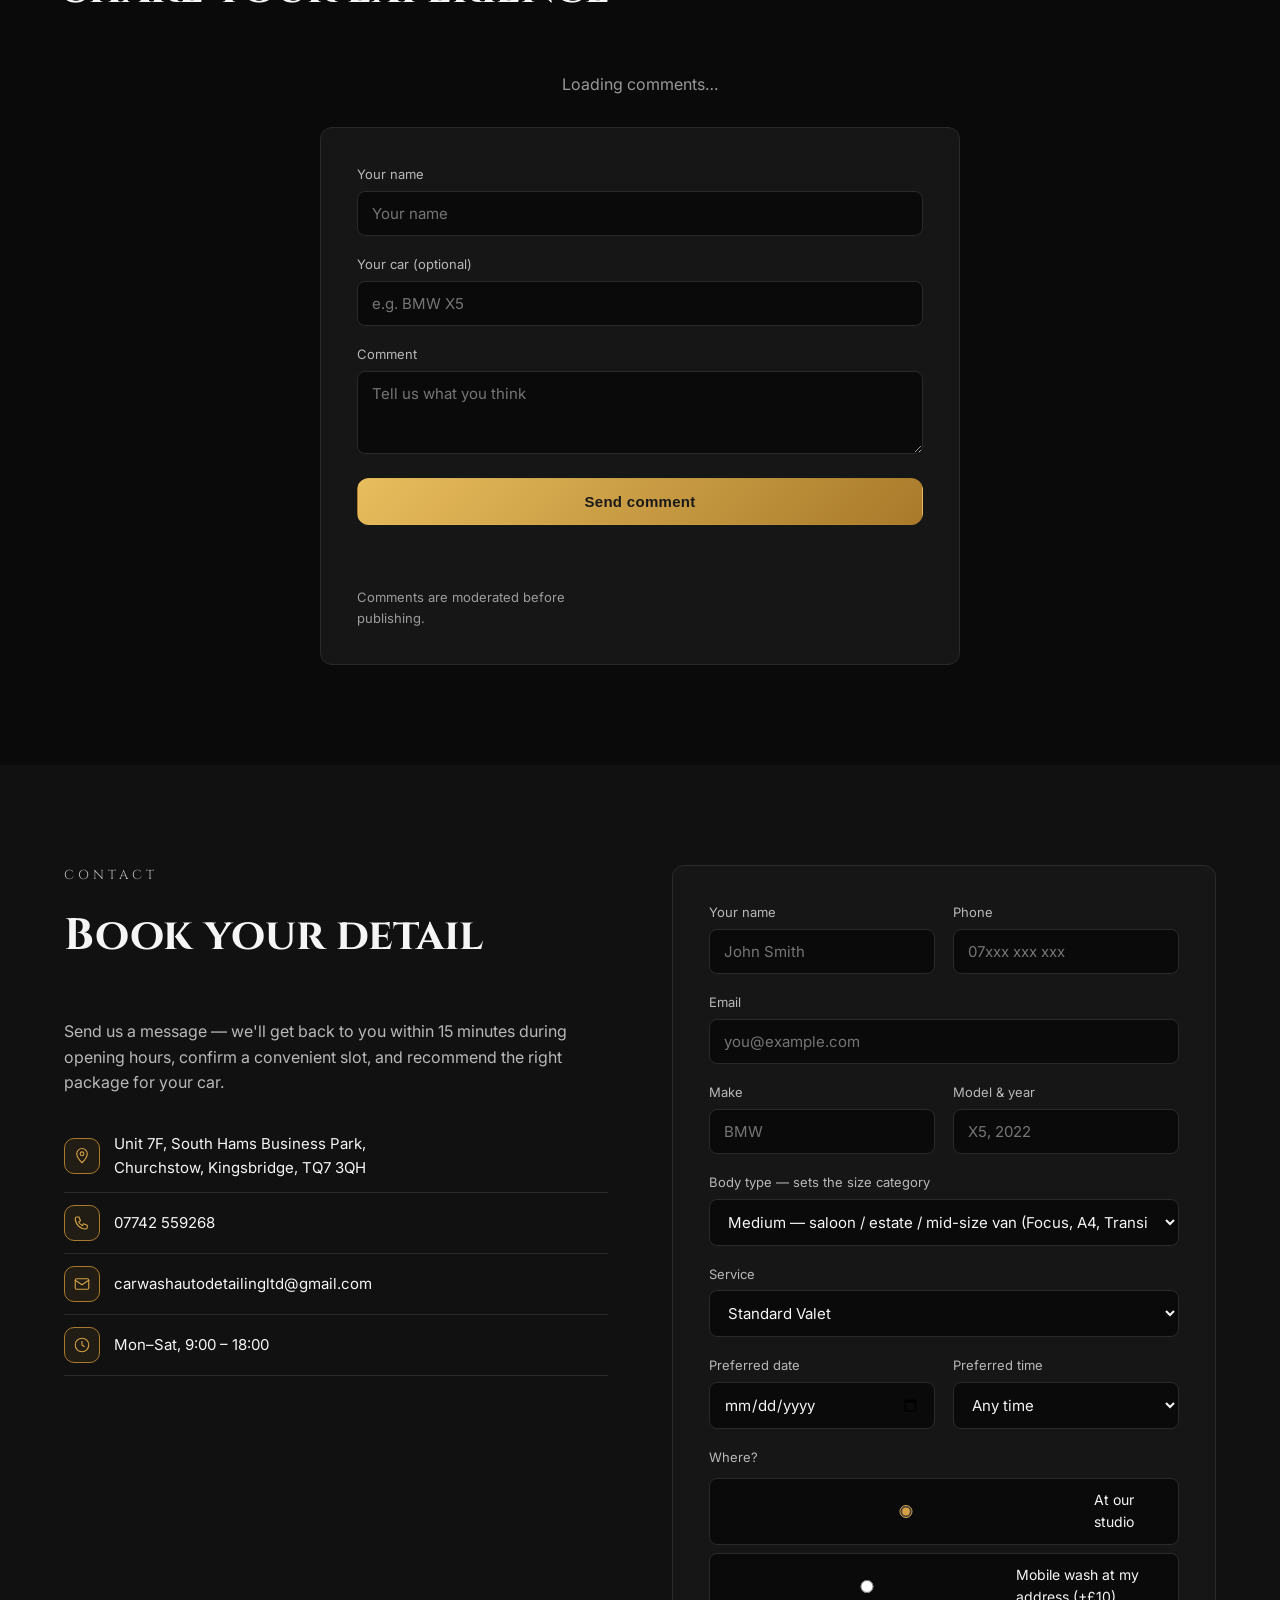
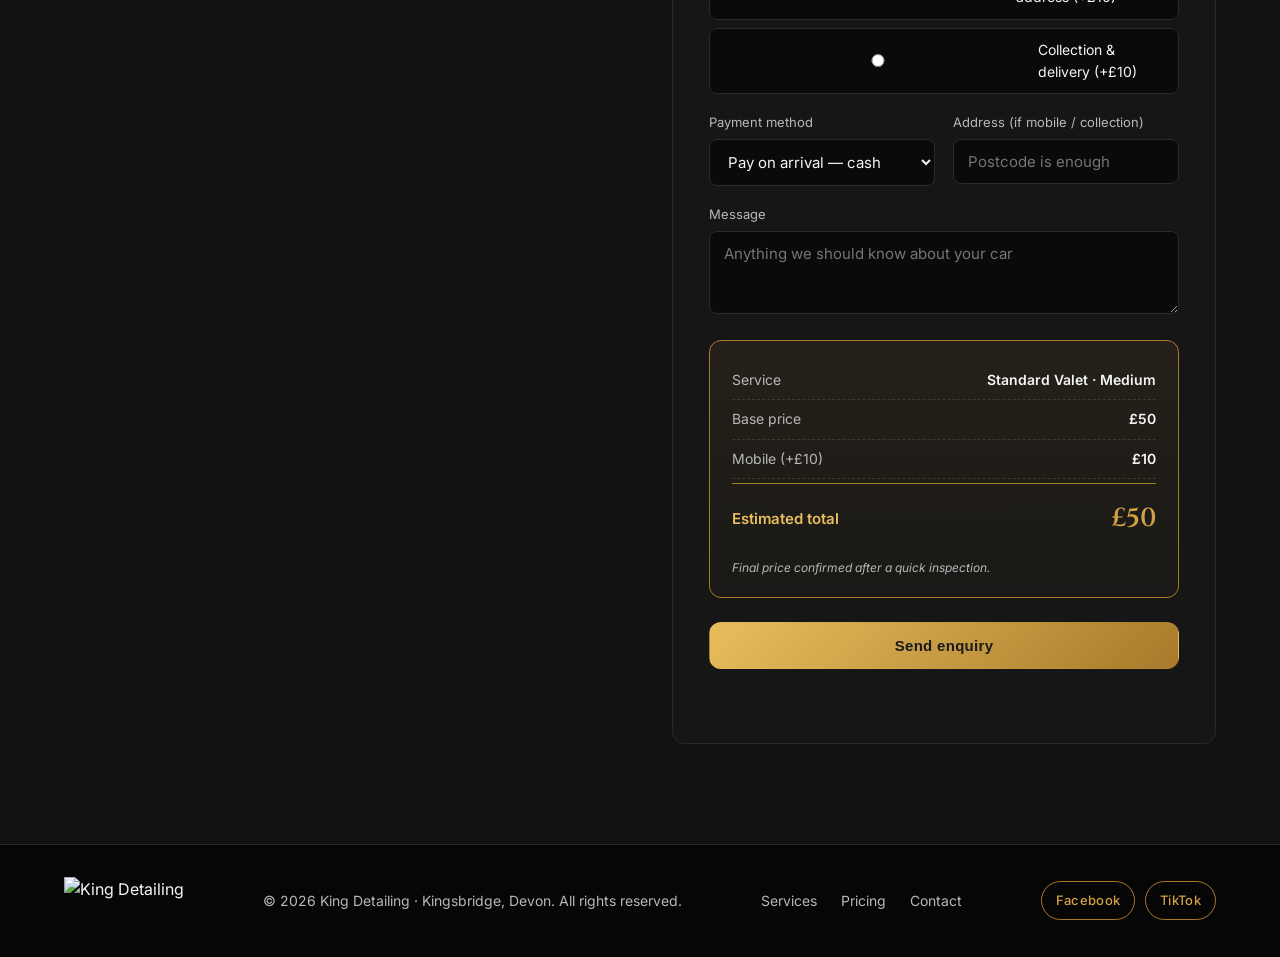
==== commit 93c9fb72: "Remove duplicate social icons from contact (kept in footer) Co-Authored-By: Claude Opus 4.7 (1M cont" ====
--- a/index.html
+++ b/index.html
@@ -458,11 +458,6 @@
             tabindex="-1"
             title="King Detailing location"></iframe>
         </div>
-        <div class="contact__socials">
-          <a href="#" aria-label="Instagram">IG</a>
-          <a href="https://www.facebook.com/profile.php?id=100092609274395" aria-label="Facebook" target="_blank" rel="noopener">FB</a>
-          <a href="#" aria-label="WhatsApp">WA</a>
-        </div>
       </div>
       <form class="form" id="bookingForm">
         <label>
